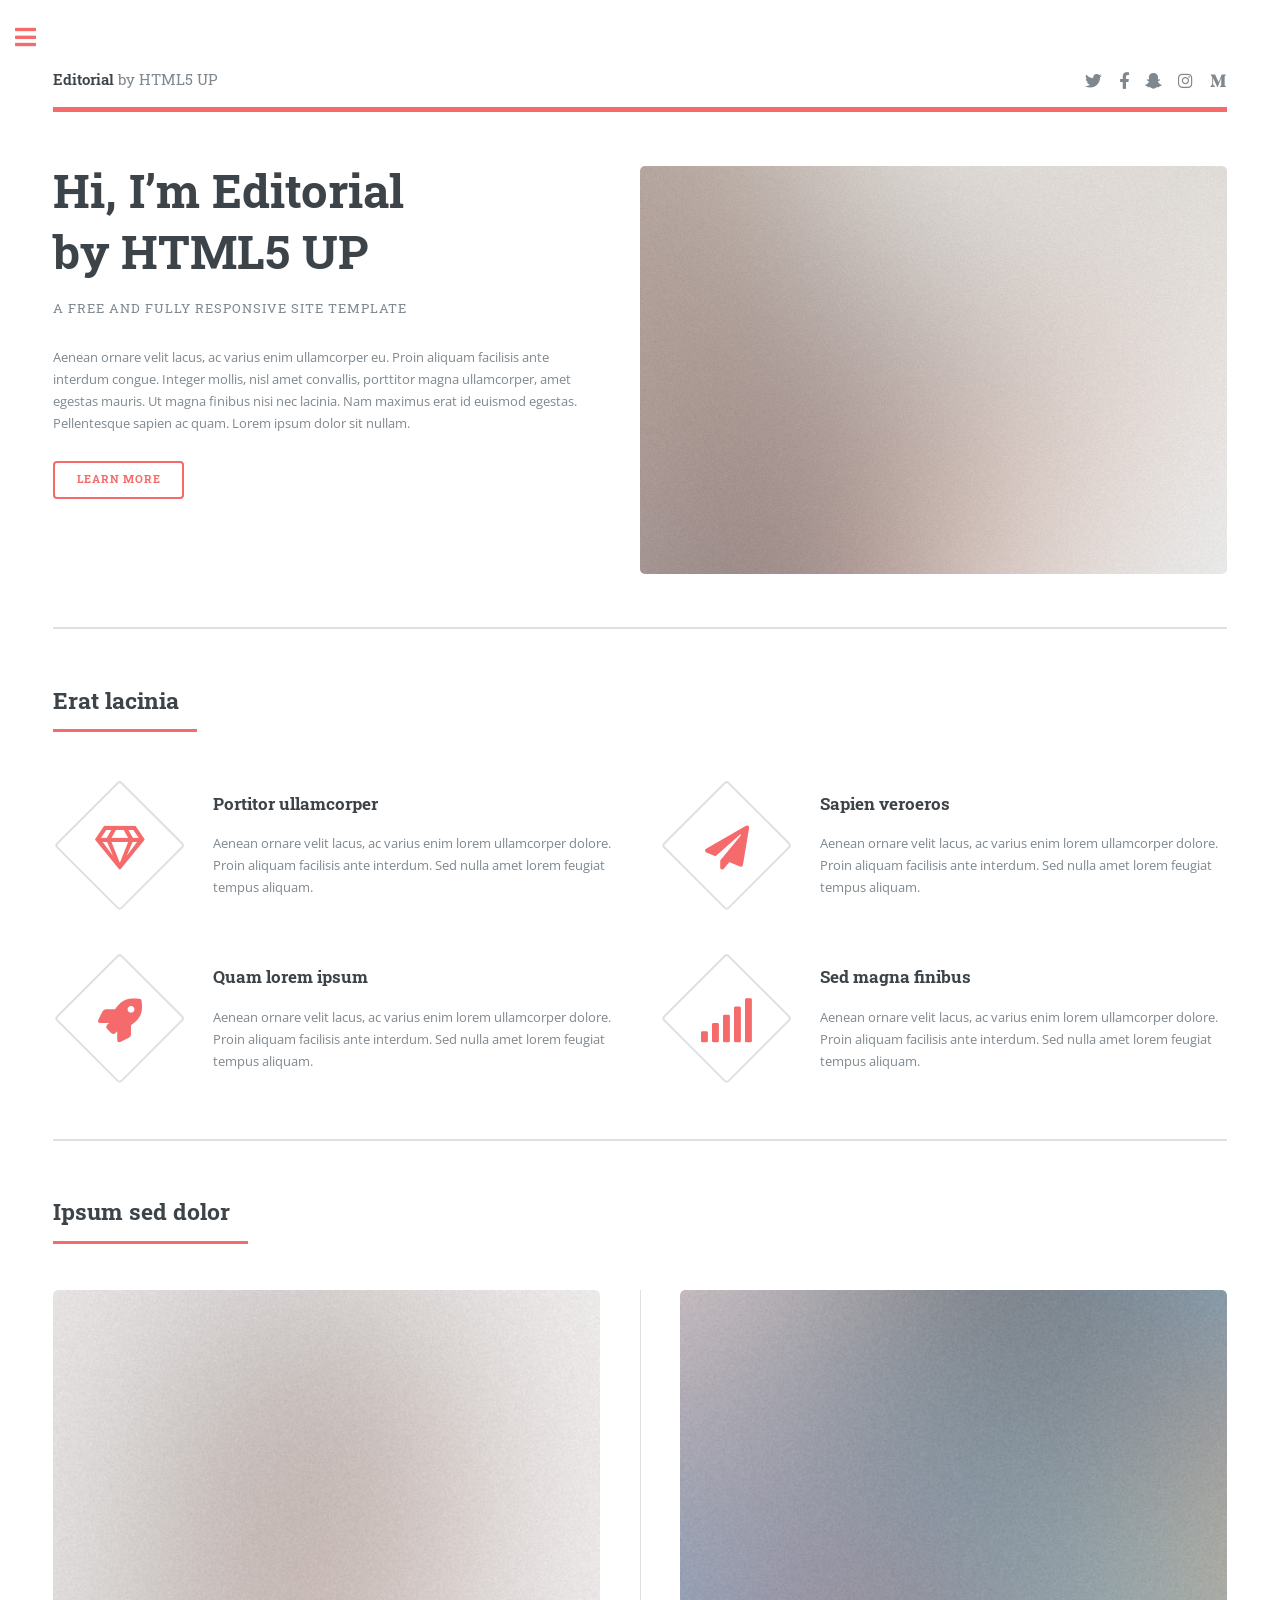
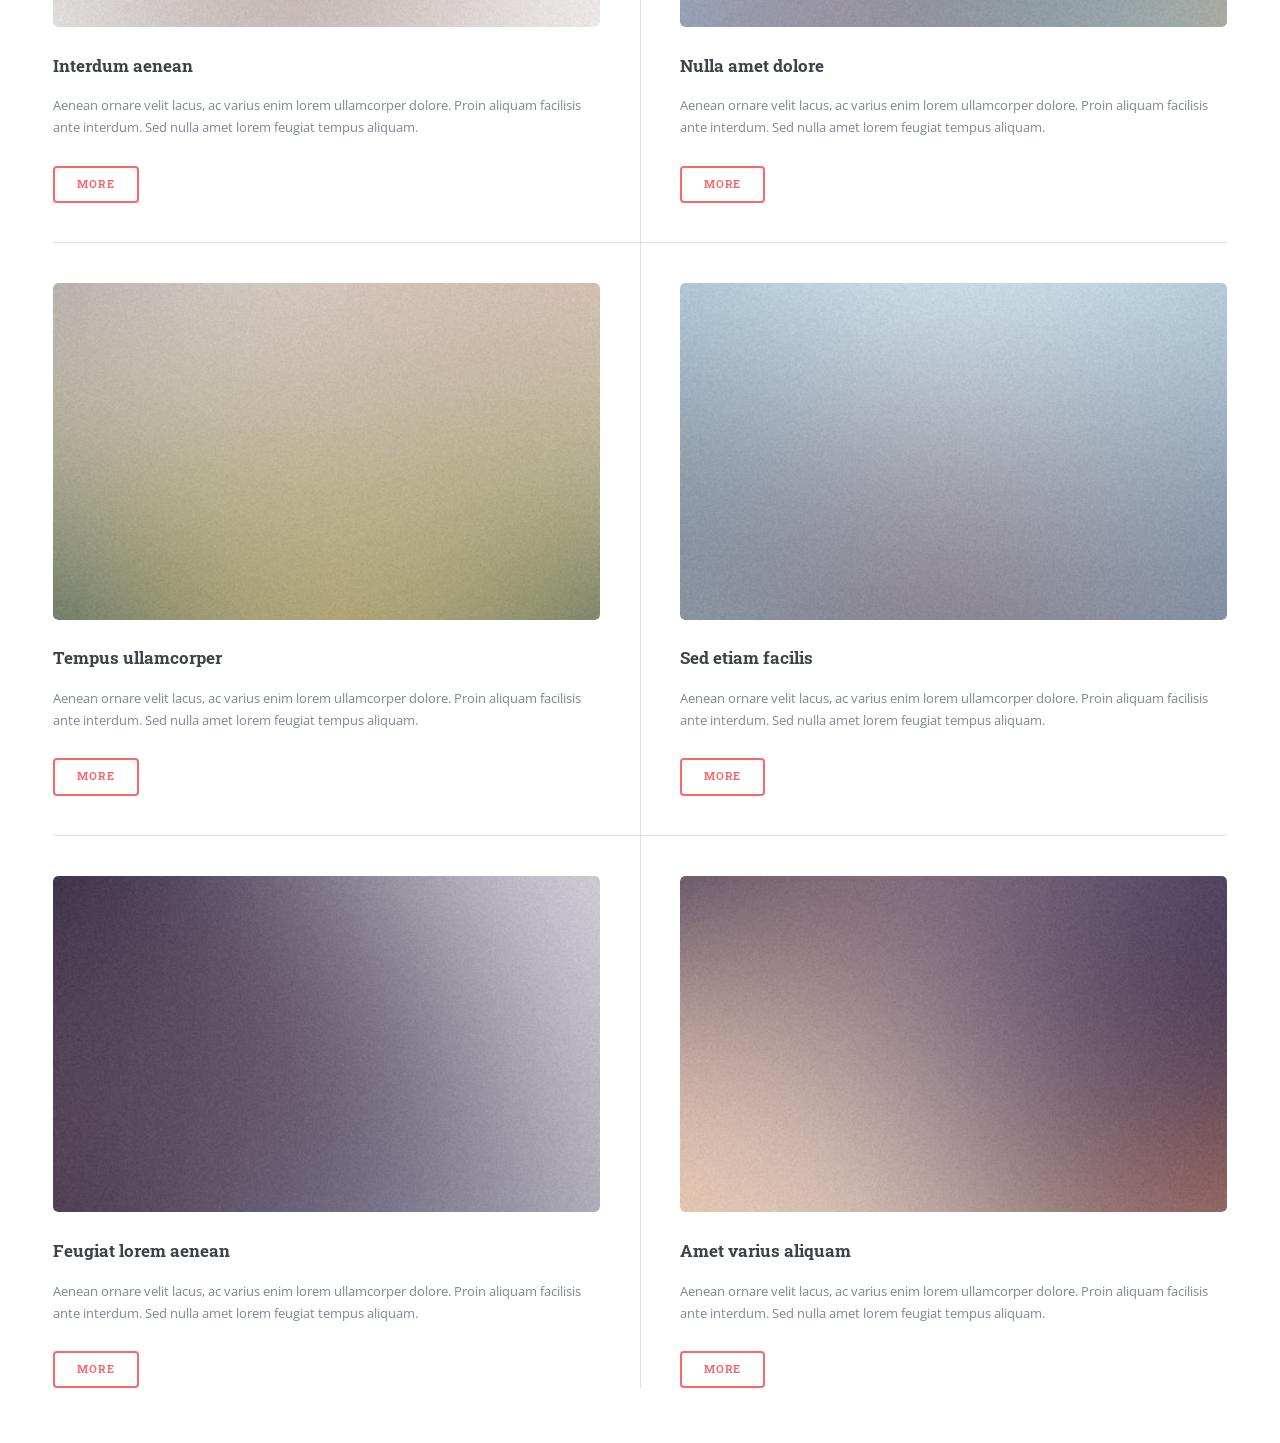
==== index.html @ febcaa9e "Template git" ====
<!DOCTYPE HTML>
<!--
	Editorial by HTML5 UP
	html5up.net | @ajlkn
	Free for personal and commercial use under the CCA 3.0 license (html5up.net/license)
-->
<html>
	<head>
		<title>Editorial by HTML5 UP</title>
		<meta charset="utf-8" />
		<meta name="viewport" content="width=device-width, initial-scale=1, user-scalable=no" />
		<link rel="stylesheet" href="assets/css/main.css" />
	</head>
	<body class="is-preload">

		<!-- Wrapper -->
			<div id="wrapper">

				<!-- Main -->
					<div id="main">
						<div class="inner">

							<!-- Header -->
								<header id="header">
									<a href="index.html" class="logo"><strong>Editorial</strong> by HTML5 UP</a>
									<ul class="icons">
										<li><a href="#" class="icon brands fa-twitter"><span class="label">Twitter</span></a></li>
										<li><a href="#" class="icon brands fa-facebook-f"><span class="label">Facebook</span></a></li>
										<li><a href="#" class="icon brands fa-snapchat-ghost"><span class="label">Snapchat</span></a></li>
										<li><a href="#" class="icon brands fa-instagram"><span class="label">Instagram</span></a></li>
										<li><a href="#" class="icon brands fa-medium-m"><span class="label">Medium</span></a></li>
									</ul>
								</header>

							<!-- Banner -->
								<section id="banner">
									<div class="content">
										<header>
											<h1>Hi, I’m Editorial<br />
											by HTML5 UP</h1>
											<p>A free and fully responsive site template</p>
										</header>
										<p>Aenean ornare velit lacus, ac varius enim ullamcorper eu. Proin aliquam facilisis ante interdum congue. Integer mollis, nisl amet convallis, porttitor magna ullamcorper, amet egestas mauris. Ut magna finibus nisi nec lacinia. Nam maximus erat id euismod egestas. Pellentesque sapien ac quam. Lorem ipsum dolor sit nullam.</p>
										<ul class="actions">
											<li><a href="#" class="button big">Learn More</a></li>
										</ul>
									</div>
									<span class="image object">
										<img src="images/pic10.jpg" alt="" />
									</span>
								</section>

							<!-- Section -->
								<section>
									<header class="major">
										<h2>Erat lacinia</h2>
									</header>
									<div class="features">
										<article>
											<span class="icon fa-gem"></span>
											<div class="content">
												<h3>Portitor ullamcorper</h3>
												<p>Aenean ornare velit lacus, ac varius enim lorem ullamcorper dolore. Proin aliquam facilisis ante interdum. Sed nulla amet lorem feugiat tempus aliquam.</p>
											</div>
										</article>
										<article>
											<span class="icon solid fa-paper-plane"></span>
											<div class="content">
												<h3>Sapien veroeros</h3>
												<p>Aenean ornare velit lacus, ac varius enim lorem ullamcorper dolore. Proin aliquam facilisis ante interdum. Sed nulla amet lorem feugiat tempus aliquam.</p>
											</div>
										</article>
										<article>
											<span class="icon solid fa-rocket"></span>
											<div class="content">
												<h3>Quam lorem ipsum</h3>
												<p>Aenean ornare velit lacus, ac varius enim lorem ullamcorper dolore. Proin aliquam facilisis ante interdum. Sed nulla amet lorem feugiat tempus aliquam.</p>
											</div>
										</article>
										<article>
											<span class="icon solid fa-signal"></span>
											<div class="content">
												<h3>Sed magna finibus</h3>
												<p>Aenean ornare velit lacus, ac varius enim lorem ullamcorper dolore. Proin aliquam facilisis ante interdum. Sed nulla amet lorem feugiat tempus aliquam.</p>
											</div>
										</article>
									</div>
								</section>

							<!-- Section -->
								<section>
									<header class="major">
										<h2>Ipsum sed dolor</h2>
									</header>
									<div class="posts">
										<article>
											<a href="#" class="image"><img src="images/pic01.jpg" alt="" /></a>
											<h3>Interdum aenean</h3>
											<p>Aenean ornare velit lacus, ac varius enim lorem ullamcorper dolore. Proin aliquam facilisis ante interdum. Sed nulla amet lorem feugiat tempus aliquam.</p>
											<ul class="actions">
												<li><a href="#" class="button">More</a></li>
											</ul>
										</article>
										<article>
											<a href="#" class="image"><img src="images/pic02.jpg" alt="" /></a>
											<h3>Nulla amet dolore</h3>
											<p>Aenean ornare velit lacus, ac varius enim lorem ullamcorper dolore. Proin aliquam facilisis ante interdum. Sed nulla amet lorem feugiat tempus aliquam.</p>
											<ul class="actions">
												<li><a href="#" class="button">More</a></li>
											</ul>
										</article>
										<article>
											<a href="#" class="image"><img src="images/pic03.jpg" alt="" /></a>
											<h3>Tempus ullamcorper</h3>
											<p>Aenean ornare velit lacus, ac varius enim lorem ullamcorper dolore. Proin aliquam facilisis ante interdum. Sed nulla amet lorem feugiat tempus aliquam.</p>
											<ul class="actions">
												<li><a href="#" class="button">More</a></li>
											</ul>
										</article>
										<article>
											<a href="#" class="image"><img src="images/pic04.jpg" alt="" /></a>
											<h3>Sed etiam facilis</h3>
											<p>Aenean ornare velit lacus, ac varius enim lorem ullamcorper dolore. Proin aliquam facilisis ante interdum. Sed nulla amet lorem feugiat tempus aliquam.</p>
											<ul class="actions">
												<li><a href="#" class="button">More</a></li>
											</ul>
										</article>
										<article>
											<a href="#" class="image"><img src="images/pic05.jpg" alt="" /></a>
											<h3>Feugiat lorem aenean</h3>
											<p>Aenean ornare velit lacus, ac varius enim lorem ullamcorper dolore. Proin aliquam facilisis ante interdum. Sed nulla amet lorem feugiat tempus aliquam.</p>
											<ul class="actions">
												<li><a href="#" class="button">More</a></li>
											</ul>
										</article>
										<article>
											<a href="#" class="image"><img src="images/pic06.jpg" alt="" /></a>
											<h3>Amet varius aliquam</h3>
											<p>Aenean ornare velit lacus, ac varius enim lorem ullamcorper dolore. Proin aliquam facilisis ante interdum. Sed nulla amet lorem feugiat tempus aliquam.</p>
											<ul class="actions">
												<li><a href="#" class="button">More</a></li>
											</ul>
										</article>
									</div>
								</section>

						</div>
					</div>

				<!-- Sidebar -->
					<div id="sidebar">
						<div class="inner">

							<!-- Search -->
								<section id="search" class="alt">
									<form method="post" action="#">
										<input type="text" name="query" id="query" placeholder="Search" />
									</form>
								</section>

							<!-- Menu -->
								<nav id="menu">
									<header class="major">
										<h2>Menu</h2>
									</header>
									<ul>
										<li><a href="index.html">Homepage</a></li>
										<li><a href="generic.html">Generic</a></li>
										<li><a href="elements.html">Elements</a></li>
										<li>
											<span class="opener">Submenu</span>
											<ul>
												<li><a href="#">Lorem Dolor</a></li>
												<li><a href="#">Ipsum Adipiscing</a></li>
												<li><a href="#">Tempus Magna</a></li>
												<li><a href="#">Feugiat Veroeros</a></li>
											</ul>
										</li>
										<li><a href="#">Etiam Dolore</a></li>
										<li><a href="#">Adipiscing</a></li>
										<li>
											<span class="opener">Another Submenu</span>
											<ul>
												<li><a href="#">Lorem Dolor</a></li>
												<li><a href="#">Ipsum Adipiscing</a></li>
												<li><a href="#">Tempus Magna</a></li>
												<li><a href="#">Feugiat Veroeros</a></li>
											</ul>
										</li>
										<li><a href="#">Maximus Erat</a></li>
										<li><a href="#">Sapien Mauris</a></li>
										<li><a href="#">Amet Lacinia</a></li>
									</ul>
								</nav>

							<!-- Section -->
								<section>
									<header class="major">
										<h2>Ante interdum</h2>
									</header>
									<div class="mini-posts">
										<article>
											<a href="#" class="image"><img src="images/pic07.jpg" alt="" /></a>
											<p>Aenean ornare velit lacus, ac varius enim lorem ullamcorper dolore aliquam.</p>
										</article>
										<article>
											<a href="#" class="image"><img src="images/pic08.jpg" alt="" /></a>
											<p>Aenean ornare velit lacus, ac varius enim lorem ullamcorper dolore aliquam.</p>
										</article>
										<article>
											<a href="#" class="image"><img src="images/pic09.jpg" alt="" /></a>
											<p>Aenean ornare velit lacus, ac varius enim lorem ullamcorper dolore aliquam.</p>
										</article>
									</div>
									<ul class="actions">
										<li><a href="#" class="button">More</a></li>
									</ul>
								</section>

							<!-- Section -->
								<section>
									<header class="major">
										<h2>Get in touch</h2>
									</header>
									<p>Sed varius enim lorem ullamcorper dolore aliquam aenean ornare velit lacus, ac varius enim lorem ullamcorper dolore. Proin sed aliquam facilisis ante interdum. Sed nulla amet lorem feugiat tempus aliquam.</p>
									<ul class="contact">
										<li class="icon solid fa-envelope"><a href="#">information@untitled.tld</a></li>
										<li class="icon solid fa-phone">(000) 000-0000</li>
										<li class="icon solid fa-home">1234 Somewhere Road #8254<br />
										Nashville, TN 00000-0000</li>
									</ul>
								</section>

							<!-- Footer -->
								<footer id="footer">
									<p class="copyright">&copy; Untitled. All rights reserved. Demo Images: <a href="https://unsplash.com">Unsplash</a>. Design: <a href="https://html5up.net">HTML5 UP</a>.</p>
								</footer>

						</div>
					</div>

			</div>

		<!-- Scripts -->
			<script src="assets/js/jquery.min.js"></script>
			<script src="assets/js/browser.min.js"></script>
			<script src="assets/js/breakpoints.min.js"></script>
			<script src="assets/js/util.js"></script>
			<script src="assets/js/main.js"></script>

	</body>
</html>
---- assets/css/main.css ----
@import url(fontawesome-all.min.css);
@import url("https://fonts.googleapis.com/css?family=Open+Sans:400,600,400italic,600italic|Roboto+Slab:400,700");
/*
	Editorial by HTML5 UP
	html5up.net | @ajlkn
	Free for personal and commercial use under the CCA 3.0 license (html5up.net/license)
*/
html, body, div, span, applet, object,
iframe, h1, h2, h3, h4, h5, h6, p, blockquote,
pre, a, abbr, acronym, address, big, cite,
code, del, dfn, em, img, ins, kbd, q, s, samp,
small, strike, strong, sub, sup, tt, var, b,
u, i, center, dl, dt, dd, ol, ul, li, fieldset,
form, label, legend, table, caption, tbody,
tfoot, thead, tr, th, td, article, aside,
canvas, details, embed, figure, figcaption,
footer, header, hgroup, menu, nav, output, ruby,
section, summary, time, mark, audio, video {
  margin: 0;
  padding: 0;
  border: 0;
  font-size: 100%;
  font: inherit;
  vertical-align: baseline; }

article, aside, details, figcaption, figure,
footer, header, hgroup, menu, nav, section {
  display: block; }

body {
  line-height: 1; }

ol, ul {
  list-style: none; }

blockquote, q {
  quotes: none; }
  blockquote:before, blockquote:after, q:before, q:after {
    content: '';
    content: none; }

table {
  border-collapse: collapse;
  border-spacing: 0; }

body {
  -webkit-text-size-adjust: none; }

mark {
  background-color: transparent;
  color: inherit; }

input::-moz-focus-inner {
  border: 0;
  padding: 0; }

input, select, textarea {
  -moz-appearance: none;
  -webkit-appearance: none;
  -ms-appearance: none;
  appearance: none; }

/* Basic */
@-ms-viewport {
  width: device-width; }

body {
  -ms-overflow-style: scrollbar; }

@media screen and (max-width: 480px) {
  html, body {
    min-width: 320px; } }

html {
  box-sizing: border-box; }

*, *:before, *:after {
  box-sizing: inherit; }

body {
  background: #ffffff; }
  body.is-preload *, body.is-preload *:before, body.is-preload *:after, body.is-resizing *, body.is-resizing *:before, body.is-resizing *:after {
    -moz-animation: none !important;
    -webkit-animation: none !important;
    -ms-animation: none !important;
    animation: none !important;
    -moz-transition: none !important;
    -webkit-transition: none !important;
    -ms-transition: none !important;
    transition: none !important; }

/* Type */
body, input, select, textarea {
  color: #7f888f;
  font-family: "Open Sans", sans-serif;
  font-size: 13pt;
  font-weight: 400;
  line-height: 1.65; }
  @media screen and (max-width: 1680px) {
    body, input, select, textarea {
      font-size: 11pt; } }
  @media screen and (max-width: 1280px) {
    body, input, select, textarea {
      font-size: 10pt; } }
  @media screen and (max-width: 360px) {
    body, input, select, textarea {
      font-size: 9pt; } }

a {
  -moz-transition: color 0.2s ease-in-out, border-bottom-color 0.2s ease-in-out;
  -webkit-transition: color 0.2s ease-in-out, border-bottom-color 0.2s ease-in-out;
  -ms-transition: color 0.2s ease-in-out, border-bottom-color 0.2s ease-in-out;
  transition: color 0.2s ease-in-out, border-bottom-color 0.2s ease-in-out;
  border-bottom: dotted 1px;
  color: #f56a6a;
  text-decoration: none; }
  a:hover {
    border-bottom-color: #f56a6a;
    color: #f56a6a !important; }
    a:hover strong {
      color: inherit; }

strong, b {
  color: #3d4449;
  font-weight: 600; }

em, i {
  font-style: italic; }

p {
  margin: 0 0 2em 0; }

h1, h2, h3, h4, h5, h6 {
  color: #3d4449;
  font-family: "Roboto Slab", serif;
  font-weight: 700;
  line-height: 1.5;
  margin: 0 0 1em 0; }
  h1 a, h2 a, h3 a, h4 a, h5 a, h6 a {
    color: inherit;
    text-decoration: none;
    border-bottom: 0; }

h1 {
  font-size: 4em;
  margin: 0 0 0.5em 0;
  line-height: 1.3; }

h2 {
  font-size: 1.75em; }

h3 {
  font-size: 1.25em; }

h4 {
  font-size: 1.1em; }

h5 {
  font-size: 0.9em; }

h6 {
  font-size: 0.7em; }

@media screen and (max-width: 1680px) {
  h1 {
    font-size: 3.5em; } }

@media screen and (max-width: 980px) {
  h1 {
    font-size: 3.25em; } }

@media screen and (max-width: 736px) {
  h1 {
    font-size: 2em;
    line-height: 1.4; }
  h2 {
    font-size: 1.5em; } }

sub {
  font-size: 0.8em;
  position: relative;
  top: 0.5em; }

sup {
  font-size: 0.8em;
  position: relative;
  top: -0.5em; }

blockquote {
  border-left: solid 3px rgba(210, 215, 217, 0.75);
  font-style: italic;
  margin: 0 0 2em 0;
  padding: 0.5em 0 0.5em 2em; }

code {
  background: rgba(230, 235, 237, 0.25);
  border-radius: 0.375em;
  border: solid 1px rgba(210, 215, 217, 0.75);
  font-family: "Courier New", monospace;
  font-size: 0.9em;
  margin: 0 0.25em;
  padding: 0.25em 0.65em; }

pre {
  -webkit-overflow-scrolling: touch;
  font-family: "Courier New", monospace;
  font-size: 0.9em;
  margin: 0 0 2em 0; }
  pre code {
    display: block;
    line-height: 1.75;
    padding: 1em 1.5em;
    overflow-x: auto; }

hr {
  border: 0;
  border-bottom: solid 1px rgba(210, 215, 217, 0.75);
  margin: 2em 0; }
  hr.major {
    margin: 3em 0; }

.align-left {
  text-align: left; }

.align-center {
  text-align: center; }

.align-right {
  text-align: right; }

/* Row */
.row {
  display: flex;
  flex-wrap: wrap;
  box-sizing: border-box;
  align-items: stretch; }
  .row > * {
    box-sizing: border-box; }
  .row.gtr-uniform > * > :last-child {
    margin-bottom: 0; }
  .row.aln-left {
    justify-content: flex-start; }
  .row.aln-center {
    justify-content: center; }
  .row.aln-right {
    justify-content: flex-end; }
  .row.aln-top {
    align-items: flex-start; }
  .row.aln-middle {
    align-items: center; }
  .row.aln-bottom {
    align-items: flex-end; }
  .row > .imp {
    order: -1; }
  .row > .col-1 {
    width: 8.33333%; }
  .row > .off-1 {
    margin-left: 8.33333%; }
  .row > .col-2 {
    width: 16.66667%; }
  .row > .off-2 {
    margin-left: 16.66667%; }
  .row > .col-3 {
    width: 25%; }
  .row > .off-3 {
    margin-left: 25%; }
  .row > .col-4 {
    width: 33.33333%; }
  .row > .off-4 {
    margin-left: 33.33333%; }
  .row > .col-5 {
    width: 41.66667%; }
  .row > .off-5 {
    margin-left: 41.66667%; }
  .row > .col-6 {
    width: 50%; }
  .row > .off-6 {
    margin-left: 50%; }
  .row > .col-7 {
    width: 58.33333%; }
  .row > .off-7 {
    margin-left: 58.33333%; }
  .row > .col-8 {
    width: 66.66667%; }
  .row > .off-8 {
    margin-left: 66.66667%; }
  .row > .col-9 {
    width: 75%; }
  .row > .off-9 {
    margin-left: 75%; }
  .row > .col-10 {
    width: 83.33333%; }
  .row > .off-10 {
    margin-left: 83.33333%; }
  .row > .col-11 {
    width: 91.66667%; }
  .row > .off-11 {
    margin-left: 91.66667%; }
  .row > .col-12 {
    width: 100%; }
  .row > .off-12 {
    margin-left: 100%; }
  .row.gtr-0 {
    margin-top: 0;
    margin-left: 0em; }
    .row.gtr-0 > * {
      padding: 0 0 0 0em; }
    .row.gtr-0.gtr-uniform {
      margin-top: 0em; }
      .row.gtr-0.gtr-uniform > * {
        padding-top: 0em; }
  .row.gtr-25 {
    margin-top: 0;
    margin-left: -0.375em; }
    .row.gtr-25 > * {
      padding: 0 0 0 0.375em; }
    .row.gtr-25.gtr-uniform {
      margin-top: -0.375em; }
      .row.gtr-25.gtr-uniform > * {
        padding-top: 0.375em; }
  .row.gtr-50 {
    margin-top: 0;
    margin-left: -0.75em; }
    .row.gtr-50 > * {
      padding: 0 0 0 0.75em; }
    .row.gtr-50.gtr-uniform {
      margin-top: -0.75em; }
      .row.gtr-50.gtr-uniform > * {
        padding-top: 0.75em; }
  .row {
    margin-top: 0;
    margin-left: -1.5em; }
    .row > * {
      padding: 0 0 0 1.5em; }
    .row.gtr-uniform {
      margin-top: -1.5em; }
      .row.gtr-uniform > * {
        padding-top: 1.5em; }
  .row.gtr-150 {
    margin-top: 0;
    margin-left: -2.25em; }
    .row.gtr-150 > * {
      padding: 0 0 0 2.25em; }
    .row.gtr-150.gtr-uniform {
      margin-top: -2.25em; }
      .row.gtr-150.gtr-uniform > * {
        padding-top: 2.25em; }
  .row.gtr-200 {
    margin-top: 0;
    margin-left: -3em; }
    .row.gtr-200 > * {
      padding: 0 0 0 3em; }
    .row.gtr-200.gtr-uniform {
      margin-top: -3em; }
      .row.gtr-200.gtr-uniform > * {
        padding-top: 3em; }
  @media screen and (max-width: 1680px) {
    .row {
      display: flex;
      flex-wrap: wrap;
      box-sizing: border-box;
      align-items: stretch; }
      .row > * {
        box-sizing: border-box; }
      .row.gtr-uniform > * > :last-child {
        margin-bottom: 0; }
      .row.aln-left {
        justify-content: flex-start; }
      .row.aln-center {
        justify-content: center; }
      .row.aln-right {
        justify-content: flex-end; }
      .row.aln-top {
        align-items: flex-start; }
      .row.aln-middle {
        align-items: center; }
      .row.aln-bottom {
        align-items: flex-end; }
      .row > .imp-xlarge {
        order: -1; }
      .row > .col-1-xlarge {
        width: 8.33333%; }
      .row > .off-1-xlarge {
        margin-left: 8.33333%; }
      .row > .col-2-xlarge {
        width: 16.66667%; }
      .row > .off-2-xlarge {
        margin-left: 16.66667%; }
      .row > .col-3-xlarge {
        width: 25%; }
      .row > .off-3-xlarge {
        margin-left: 25%; }
      .row > .col-4-xlarge {
        width: 33.33333%; }
      .row > .off-4-xlarge {
        margin-left: 33.33333%; }
      .row > .col-5-xlarge {
        width: 41.66667%; }
      .row > .off-5-xlarge {
        margin-left: 41.66667%; }
      .row > .col-6-xlarge {
        width: 50%; }
      .row > .off-6-xlarge {
        margin-left: 50%; }
      .row > .col-7-xlarge {
        width: 58.33333%; }
      .row > .off-7-xlarge {
        margin-left: 58.33333%; }
      .row > .col-8-xlarge {
        width: 66.66667%; }
      .row > .off-8-xlarge {
        margin-left: 66.66667%; }
      .row > .col-9-xlarge {
        width: 75%; }
      .row > .off-9-xlarge {
        margin-left: 75%; }
      .row > .col-10-xlarge {
        width: 83.33333%; }
      .row > .off-10-xlarge {
        margin-left: 83.33333%; }
      .row > .col-11-xlarge {
        width: 91.66667%; }
      .row > .off-11-xlarge {
        margin-left: 91.66667%; }
      .row > .col-12-xlarge {
        width: 100%; }
      .row > .off-12-xlarge {
        margin-left: 100%; }
      .row.gtr-0 {
        margin-top: 0;
        margin-left: 0em; }
        .row.gtr-0 > * {
          padding: 0 0 0 0em; }
        .row.gtr-0.gtr-uniform {
          margin-top: 0em; }
          .row.gtr-0.gtr-uniform > * {
            padding-top: 0em; }
      .row.gtr-25 {
        margin-top: 0;
        margin-left: -0.375em; }
        .row.gtr-25 > * {
          padding: 0 0 0 0.375em; }
        .row.gtr-25.gtr-uniform {
          margin-top: -0.375em; }
          .row.gtr-25.gtr-uniform > * {
            padding-top: 0.375em; }
      .row.gtr-50 {
        margin-top: 0;
        margin-left: -0.75em; }
        .row.gtr-50 > * {
          padding: 0 0 0 0.75em; }
        .row.gtr-50.gtr-uniform {
          margin-top: -0.75em; }
          .row.gtr-50.gtr-uniform > * {
            padding-top: 0.75em; }
      .row {
        margin-top: 0;
        margin-left: -1.5em; }
        .row > * {
          padding: 0 0 0 1.5em; }
        .row.gtr-uniform {
          margin-top: -1.5em; }
          .row.gtr-uniform > * {
            padding-top: 1.5em; }
      .row.gtr-150 {
        margin-top: 0;
        margin-left: -2.25em; }
        .row.gtr-150 > * {
          padding: 0 0 0 2.25em; }
        .row.gtr-150.gtr-uniform {
          margin-top: -2.25em; }
          .row.gtr-150.gtr-uniform > * {
            padding-top: 2.25em; }
      .row.gtr-200 {
        margin-top: 0;
        margin-left: -3em; }
        .row.gtr-200 > * {
          padding: 0 0 0 3em; }
        .row.gtr-200.gtr-uniform {
          margin-top: -3em; }
          .row.gtr-200.gtr-uniform > * {
            padding-top: 3em; } }
  @media screen and (max-width: 1280px) {
    .row {
      display: flex;
      flex-wrap: wrap;
      box-sizing: border-box;
      align-items: stretch; }
      .row > * {
        box-sizing: border-box; }
      .row.gtr-uniform > * > :last-child {
        margin-bottom: 0; }
      .row.aln-left {
        justify-content: flex-start; }
      .row.aln-center {
        justify-content: center; }
      .row.aln-right {
        justify-content: flex-end; }
      .row.aln-top {
        align-items: flex-start; }
      .row.aln-middle {
        align-items: center; }
      .row.aln-bottom {
        align-items: flex-end; }
      .row > .imp-large {
        order: -1; }
      .row > .col-1-large {
        width: 8.33333%; }
      .row > .off-1-large {
        margin-left: 8.33333%; }
      .row > .col-2-large {
        width: 16.66667%; }
      .row > .off-2-large {
        margin-left: 16.66667%; }
      .row > .col-3-large {
        width: 25%; }
      .row > .off-3-large {
        margin-left: 25%; }
      .row > .col-4-large {
        width: 33.33333%; }
      .row > .off-4-large {
        margin-left: 33.33333%; }
      .row > .col-5-large {
        width: 41.66667%; }
      .row > .off-5-large {
        margin-left: 41.66667%; }
      .row > .col-6-large {
        width: 50%; }
      .row > .off-6-large {
        margin-left: 50%; }
      .row > .col-7-large {
        width: 58.33333%; }
      .row > .off-7-large {
        margin-left: 58.33333%; }
      .row > .col-8-large {
        width: 66.66667%; }
      .row > .off-8-large {
        margin-left: 66.66667%; }
      .row > .col-9-large {
        width: 75%; }
      .row > .off-9-large {
        margin-left: 75%; }
      .row > .col-10-large {
        width: 83.33333%; }
      .row > .off-10-large {
        margin-left: 83.33333%; }
      .row > .col-11-large {
        width: 91.66667%; }
      .row > .off-11-large {
        margin-left: 91.66667%; }
      .row > .col-12-large {
        width: 100%; }
      .row > .off-12-large {
        margin-left: 100%; }
      .row.gtr-0 {
        margin-top: 0;
        margin-left: 0em; }
        .row.gtr-0 > * {
          padding: 0 0 0 0em; }
        .row.gtr-0.gtr-uniform {
          margin-top: 0em; }
          .row.gtr-0.gtr-uniform > * {
            padding-top: 0em; }
      .row.gtr-25 {
        margin-top: 0;
        margin-left: -0.375em; }
        .row.gtr-25 > * {
          padding: 0 0 0 0.375em; }
        .row.gtr-25.gtr-uniform {
          margin-top: -0.375em; }
          .row.gtr-25.gtr-uniform > * {
            padding-top: 0.375em; }
      .row.gtr-50 {
        margin-top: 0;
        margin-left: -0.75em; }
        .row.gtr-50 > * {
          padding: 0 0 0 0.75em; }
        .row.gtr-50.gtr-uniform {
          margin-top: -0.75em; }
          .row.gtr-50.gtr-uniform > * {
            padding-top: 0.75em; }
      .row {
        margin-top: 0;
        margin-left: -1.5em; }
        .row > * {
          padding: 0 0 0 1.5em; }
        .row.gtr-uniform {
          margin-top: -1.5em; }
          .row.gtr-uniform > * {
            padding-top: 1.5em; }
      .row.gtr-150 {
        margin-top: 0;
        margin-left: -2.25em; }
        .row.gtr-150 > * {
          padding: 0 0 0 2.25em; }
        .row.gtr-150.gtr-uniform {
          margin-top: -2.25em; }
          .row.gtr-150.gtr-uniform > * {
            padding-top: 2.25em; }
      .row.gtr-200 {
        margin-top: 0;
        margin-left: -3em; }
        .row.gtr-200 > * {
          padding: 0 0 0 3em; }
        .row.gtr-200.gtr-uniform {
          margin-top: -3em; }
          .row.gtr-200.gtr-uniform > * {
            padding-top: 3em; } }
  @media screen and (max-width: 980px) {
    .row {
      display: flex;
      flex-wrap: wrap;
      box-sizing: border-box;
      align-items: stretch; }
      .row > * {
        box-sizing: border-box; }
      .row.gtr-uniform > * > :last-child {
        margin-bottom: 0; }
      .row.aln-left {
        justify-content: flex-start; }
      .row.aln-center {
        justify-content: center; }
      .row.aln-right {
        justify-content: flex-end; }
      .row.aln-top {
        align-items: flex-start; }
      .row.aln-middle {
        align-items: center; }
      .row.aln-bottom {
        align-items: flex-end; }
      .row > .imp-medium {
        order: -1; }
      .row > .col-1-medium {
        width: 8.33333%; }
      .row > .off-1-medium {
        margin-left: 8.33333%; }
      .row > .col-2-medium {
        width: 16.66667%; }
      .row > .off-2-medium {
        margin-left: 16.66667%; }
      .row > .col-3-medium {
        width: 25%; }
      .row > .off-3-medium {
        margin-left: 25%; }
      .row > .col-4-medium {
        width: 33.33333%; }
      .row > .off-4-medium {
        margin-left: 33.33333%; }
      .row > .col-5-medium {
        width: 41.66667%; }
      .row > .off-5-medium {
        margin-left: 41.66667%; }
      .row > .col-6-medium {
        width: 50%; }
      .row > .off-6-medium {
        margin-left: 50%; }
      .row > .col-7-medium {
        width: 58.33333%; }
      .row > .off-7-medium {
        margin-left: 58.33333%; }
      .row > .col-8-medium {
        width: 66.66667%; }
      .row > .off-8-medium {
        margin-left: 66.66667%; }
      .row > .col-9-medium {
        width: 75%; }
      .row > .off-9-medium {
        margin-left: 75%; }
      .row > .col-10-medium {
        width: 83.33333%; }
      .row > .off-10-medium {
        margin-left: 83.33333%; }
      .row > .col-11-medium {
        width: 91.66667%; }
      .row > .off-11-medium {
        margin-left: 91.66667%; }
      .row > .col-12-medium {
        width: 100%; }
      .row > .off-12-medium {
        margin-left: 100%; }
      .row.gtr-0 {
        margin-top: 0;
        margin-left: 0em; }
        .row.gtr-0 > * {
          padding: 0 0 0 0em; }
        .row.gtr-0.gtr-uniform {
          margin-top: 0em; }
          .row.gtr-0.gtr-uniform > * {
            padding-top: 0em; }
      .row.gtr-25 {
        margin-top: 0;
        margin-left: -0.375em; }
        .row.gtr-25 > * {
          padding: 0 0 0 0.375em; }
        .row.gtr-25.gtr-uniform {
          margin-top: -0.375em; }
          .row.gtr-25.gtr-uniform > * {
            padding-top: 0.375em; }
      .row.gtr-50 {
        margin-top: 0;
        margin-left: -0.75em; }
        .row.gtr-50 > * {
          padding: 0 0 0 0.75em; }
        .row.gtr-50.gtr-uniform {
          margin-top: -0.75em; }
          .row.gtr-50.gtr-uniform > * {
            padding-top: 0.75em; }
      .row {
        margin-top: 0;
        margin-left: -1.5em; }
        .row > * {
          padding: 0 0 0 1.5em; }
        .row.gtr-uniform {
          margin-top: -1.5em; }
          .row.gtr-uniform > * {
            padding-top: 1.5em; }
      .row.gtr-150 {
        margin-top: 0;
        margin-left: -2.25em; }
        .row.gtr-150 > * {
          padding: 0 0 0 2.25em; }
        .row.gtr-150.gtr-uniform {
          margin-top: -2.25em; }
          .row.gtr-150.gtr-uniform > * {
            padding-top: 2.25em; }
      .row.gtr-200 {
        margin-top: 0;
        margin-left: -3em; }
        .row.gtr-200 > * {
          padding: 0 0 0 3em; }
        .row.gtr-200.gtr-uniform {
          margin-top: -3em; }
          .row.gtr-200.gtr-uniform > * {
            padding-top: 3em; } }
  @media screen and (max-width: 736px) {
    .row {
      display: flex;
      flex-wrap: wrap;
      box-sizing: border-box;
      align-items: stretch; }
      .row > * {
        box-sizing: border-box; }
      .row.gtr-uniform > * > :last-child {
        margin-bottom: 0; }
      .row.aln-left {
        justify-content: flex-start; }
      .row.aln-center {
        justify-content: center; }
      .row.aln-right {
        justify-content: flex-end; }
      .row.aln-top {
        align-items: flex-start; }
      .row.aln-middle {
        align-items: center; }
      .row.aln-bottom {
        align-items: flex-end; }
      .row > .imp-small {
        order: -1; }
      .row > .col-1-small {
        width: 8.33333%; }
      .row > .off-1-small {
        margin-left: 8.33333%; }
      .row > .col-2-small {
        width: 16.66667%; }
      .row > .off-2-small {
        margin-left: 16.66667%; }
      .row > .col-3-small {
        width: 25%; }
      .row > .off-3-small {
        margin-left: 25%; }
      .row > .col-4-small {
        width: 33.33333%; }
      .row > .off-4-small {
        margin-left: 33.33333%; }
      .row > .col-5-small {
        width: 41.66667%; }
      .row > .off-5-small {
        margin-left: 41.66667%; }
      .row > .col-6-small {
        width: 50%; }
      .row > .off-6-small {
        margin-left: 50%; }
      .row > .col-7-small {
        width: 58.33333%; }
      .row > .off-7-small {
        margin-left: 58.33333%; }
      .row > .col-8-small {
        width: 66.66667%; }
      .row > .off-8-small {
        margin-left: 66.66667%; }
      .row > .col-9-small {
        width: 75%; }
      .row > .off-9-small {
        margin-left: 75%; }
      .row > .col-10-small {
        width: 83.33333%; }
      .row > .off-10-small {
        margin-left: 83.33333%; }
      .row > .col-11-small {
        width: 91.66667%; }
      .row > .off-11-small {
        margin-left: 91.66667%; }
      .row > .col-12-small {
        width: 100%; }
      .row > .off-12-small {
        margin-left: 100%; }
      .row.gtr-0 {
        margin-top: 0;
        margin-left: 0em; }
        .row.gtr-0 > * {
          padding: 0 0 0 0em; }
        .row.gtr-0.gtr-uniform {
          margin-top: 0em; }
          .row.gtr-0.gtr-uniform > * {
            padding-top: 0em; }
      .row.gtr-25 {
        margin-top: 0;
        margin-left: -0.375em; }
        .row.gtr-25 > * {
          padding: 0 0 0 0.375em; }
        .row.gtr-25.gtr-uniform {
          margin-top: -0.375em; }
          .row.gtr-25.gtr-uniform > * {
            padding-top: 0.375em; }
      .row.gtr-50 {
        margin-top: 0;
        margin-left: -0.75em; }
        .row.gtr-50 > * {
          padding: 0 0 0 0.75em; }
        .row.gtr-50.gtr-uniform {
          margin-top: -0.75em; }
          .row.gtr-50.gtr-uniform > * {
            padding-top: 0.75em; }
      .row {
        margin-top: 0;
        margin-left: -1.5em; }
        .row > * {
          padding: 0 0 0 1.5em; }
        .row.gtr-uniform {
          margin-top: -1.5em; }
          .row.gtr-uniform > * {
            padding-top: 1.5em; }
      .row.gtr-150 {
        margin-top: 0;
        margin-left: -2.25em; }
        .row.gtr-150 > * {
          padding: 0 0 0 2.25em; }
        .row.gtr-150.gtr-uniform {
          margin-top: -2.25em; }
          .row.gtr-150.gtr-uniform > * {
            padding-top: 2.25em; }
      .row.gtr-200 {
        margin-top: 0;
        margin-left: -3em; }
        .row.gtr-200 > * {
          padding: 0 0 0 3em; }
        .row.gtr-200.gtr-uniform {
          margin-top: -3em; }
          .row.gtr-200.gtr-uniform > * {
            padding-top: 3em; } }
  @media screen and (max-width: 480px) {
    .row {
      display: flex;
      flex-wrap: wrap;
      box-sizing: border-box;
      align-items: stretch; }
      .row > * {
        box-sizing: border-box; }
      .row.gtr-uniform > * > :last-child {
        margin-bottom: 0; }
      .row.aln-left {
        justify-content: flex-start; }
      .row.aln-center {
        justify-content: center; }
      .row.aln-right {
        justify-content: flex-end; }
      .row.aln-top {
        align-items: flex-start; }
      .row.aln-middle {
        align-items: center; }
      .row.aln-bottom {
        align-items: flex-end; }
      .row > .imp-xsmall {
        order: -1; }
      .row > .col-1-xsmall {
        width: 8.33333%; }
      .row > .off-1-xsmall {
        margin-left: 8.33333%; }
      .row > .col-2-xsmall {
        width: 16.66667%; }
      .row > .off-2-xsmall {
        margin-left: 16.66667%; }
      .row > .col-3-xsmall {
        width: 25%; }
      .row > .off-3-xsmall {
        margin-left: 25%; }
      .row > .col-4-xsmall {
        width: 33.33333%; }
      .row > .off-4-xsmall {
        margin-left: 33.33333%; }
      .row > .col-5-xsmall {
        width: 41.66667%; }
      .row > .off-5-xsmall {
        margin-left: 41.66667%; }
      .row > .col-6-xsmall {
        width: 50%; }
      .row > .off-6-xsmall {
        margin-left: 50%; }
      .row > .col-7-xsmall {
        width: 58.33333%; }
      .row > .off-7-xsmall {
        margin-left: 58.33333%; }
      .row > .col-8-xsmall {
        width: 66.66667%; }
      .row > .off-8-xsmall {
        margin-left: 66.66667%; }
      .row > .col-9-xsmall {
        width: 75%; }
      .row > .off-9-xsmall {
        margin-left: 75%; }
      .row > .col-10-xsmall {
        width: 83.33333%; }
      .row > .off-10-xsmall {
        margin-left: 83.33333%; }
      .row > .col-11-xsmall {
        width: 91.66667%; }
      .row > .off-11-xsmall {
        margin-left: 91.66667%; }
      .row > .col-12-xsmall {
        width: 100%; }
      .row > .off-12-xsmall {
        margin-left: 100%; }
      .row.gtr-0 {
        margin-top: 0;
        margin-left: 0em; }
        .row.gtr-0 > * {
          padding: 0 0 0 0em; }
        .row.gtr-0.gtr-uniform {
          margin-top: 0em; }
          .row.gtr-0.gtr-uniform > * {
            padding-top: 0em; }
      .row.gtr-25 {
        margin-top: 0;
        margin-left: -0.375em; }
        .row.gtr-25 > * {
          padding: 0 0 0 0.375em; }
        .row.gtr-25.gtr-uniform {
          margin-top: -0.375em; }
          .row.gtr-25.gtr-uniform > * {
            padding-top: 0.375em; }
      .row.gtr-50 {
        margin-top: 0;
        margin-left: -0.75em; }
        .row.gtr-50 > * {
          padding: 0 0 0 0.75em; }
        .row.gtr-50.gtr-uniform {
          margin-top: -0.75em; }
          .row.gtr-50.gtr-uniform > * {
            padding-top: 0.75em; }
      .row {
        margin-top: 0;
        margin-left: -1.5em; }
        .row > * {
          padding: 0 0 0 1.5em; }
        .row.gtr-uniform {
          margin-top: -1.5em; }
          .row.gtr-uniform > * {
            padding-top: 1.5em; }
      .row.gtr-150 {
        margin-top: 0;
        margin-left: -2.25em; }
        .row.gtr-150 > * {
          padding: 0 0 0 2.25em; }
        .row.gtr-150.gtr-uniform {
          margin-top: -2.25em; }
          .row.gtr-150.gtr-uniform > * {
            padding-top: 2.25em; }
      .row.gtr-200 {
        margin-top: 0;
        margin-left: -3em; }
        .row.gtr-200 > * {
          padding: 0 0 0 3em; }
        .row.gtr-200.gtr-uniform {
          margin-top: -3em; }
          .row.gtr-200.gtr-uniform > * {
            padding-top: 3em; } }

/* Section/Article */
section.special, article.special {
  text-align: center; }

header p {
  font-family: "Roboto Slab", serif;
  font-size: 1em;
  font-weight: 400;
  letter-spacing: 0.075em;
  margin-top: -0.5em;
  text-transform: uppercase; }

header.major > :last-child {
  border-bottom: solid 3px #f56a6a;
  display: inline-block;
  margin: 0 0 2em 0;
  padding: 0 0.75em 0.5em 0; }

header.main > :last-child {
  margin: 0 0 1em 0; }

/* Form */
form {
  margin: 0 0 2em 0; }

label {
  color: #3d4449;
  display: block;
  font-size: 0.9em;
  font-weight: 600;
  margin: 0 0 1em 0; }

input[type="text"],
input[type="password"],
input[type="email"],
input[type="tel"],
input[type="search"],
input[type="url"],
select,
textarea {
  -moz-appearance: none;
  -webkit-appearance: none;
  -ms-appearance: none;
  appearance: none;
  background: #ffffff;
  border-radius: 0.375em;
  border: none;
  border: solid 1px rgba(210, 215, 217, 0.75);
  color: inherit;
  display: block;
  outline: 0;
  padding: 0 1em;
  text-decoration: none;
  width: 100%; }
  input[type="text"]:invalid,
  input[type="password"]:invalid,
  input[type="email"]:invalid,
  input[type="tel"]:invalid,
  input[type="search"]:invalid,
  input[type="url"]:invalid,
  select:invalid,
  textarea:invalid {
    box-shadow: none; }
  input[type="text"]:focus,
  input[type="password"]:focus,
  input[type="email"]:focus,
  input[type="tel"]:focus,
  input[type="search"]:focus,
  input[type="url"]:focus,
  select:focus,
  textarea:focus {
    border-color: #f56a6a;
    box-shadow: 0 0 0 1px #f56a6a; }

select {
  background-image: url("data:image/svg+xml;charset=utf8,%3Csvg xmlns='http://www.w3.org/2000/svg' width='40' height='40' preserveAspectRatio='none' viewBox='0 0 40 40'%3E%3Cpath d='M9.4,12.3l10.4,10.4l10.4-10.4c0.2-0.2,0.5-0.4,0.9-0.4c0.3,0,0.6,0.1,0.9,0.4l3.3,3.3c0.2,0.2,0.4,0.5,0.4,0.9 c0,0.4-0.1,0.6-0.4,0.9L20.7,31.9c-0.2,0.2-0.5,0.4-0.9,0.4c-0.3,0-0.6-0.1-0.9-0.4L4.3,17.3c-0.2-0.2-0.4-0.5-0.4-0.9 c0-0.4,0.1-0.6,0.4-0.9l3.3-3.3c0.2-0.2,0.5-0.4,0.9-0.4S9.1,12.1,9.4,12.3z' fill='rgba(210, 215, 217, 0.75)' /%3E%3C/svg%3E");
  background-size: 1.25em;
  background-repeat: no-repeat;
  background-position: calc(100% - 1em) center;
  height: 2.75em;
  padding-right: 2.75em;
  text-overflow: ellipsis; }
  select option {
    color: #3d4449;
    background: #ffffff; }
  select:focus::-ms-value {
    background-color: transparent; }
  select::-ms-expand {
    display: none; }

input[type="text"],
input[type="password"],
input[type="email"],
input[type="tel"],
input[type="search"],
input[type="url"],
select {
  height: 2.75em; }

textarea {
  padding: 0.75em 1em; }

input[type="checkbox"],
input[type="radio"] {
  -moz-appearance: none;
  -webkit-appearance: none;
  -ms-appearance: none;
  appearance: none;
  display: block;
  float: left;
  margin-right: -2em;
  opacity: 0;
  width: 1em;
  z-index: -1; }
  input[type="checkbox"] + label,
  input[type="radio"] + label {
    text-decoration: none;
    color: #7f888f;
    cursor: pointer;
    display: inline-block;
    font-size: 1em;
    font-weight: 400;
    padding-left: 2.4em;
    padding-right: 0.75em;
    position: relative; }
    input[type="checkbox"] + label:before,
    input[type="radio"] + label:before {
      -moz-osx-font-smoothing: grayscale;
      -webkit-font-smoothing: antialiased;
      display: inline-block;
      font-style: normal;
      font-variant: normal;
      text-rendering: auto;
      line-height: 1;
      text-transform: none !important;
      font-family: 'Font Awesome 5 Free';
      font-weight: 900; }
    input[type="checkbox"] + label:before,
    input[type="radio"] + label:before {
      background: #ffffff;
      border-radius: 0.375em;
      border: solid 1px rgba(210, 215, 217, 0.75);
      content: '';
      display: inline-block;
      font-size: 0.8em;
      height: 2.0625em;
      left: 0;
      line-height: 2.0625em;
      position: absolute;
      text-align: center;
      top: 0;
      width: 2.0625em; }
  input[type="checkbox"]:checked + label:before,
  input[type="radio"]:checked + label:before {
    background: #3d4449;
    border-color: #3d4449;
    color: #ffffff;
    content: '\f00c'; }
  input[type="checkbox"]:focus + label:before,
  input[type="radio"]:focus + label:before {
    border-color: #f56a6a;
    box-shadow: 0 0 0 1px #f56a6a; }

input[type="checkbox"] + label:before {
  border-radius: 0.375em; }

input[type="radio"] + label:before {
  border-radius: 100%; }

::-webkit-input-placeholder {
  color: #9fa3a6 !important;
  opacity: 1.0; }

:-moz-placeholder {
  color: #9fa3a6 !important;
  opacity: 1.0; }

::-moz-placeholder {
  color: #9fa3a6 !important;
  opacity: 1.0; }

:-ms-input-placeholder {
  color: #9fa3a6 !important;
  opacity: 1.0; }

/* Box */
.box {
  border-radius: 0.375em;
  border: solid 1px rgba(210, 215, 217, 0.75);
  margin-bottom: 2em;
  padding: 1.5em; }
  .box > :last-child,
  .box > :last-child > :last-child,
  .box > :last-child > :last-child > :last-child {
    margin-bottom: 0; }
  .box.alt {
    border: 0;
    border-radius: 0;
    padding: 0; }

/* Icon */
.icon {
  text-decoration: none;
  border-bottom: none;
  position: relative; }
  .icon:before {
    -moz-osx-font-smoothing: grayscale;
    -webkit-font-smoothing: antialiased;
    display: inline-block;
    font-style: normal;
    font-variant: normal;
    text-rendering: auto;
    line-height: 1;
    text-transform: none !important;
    font-family: 'Font Awesome 5 Free';
    font-weight: 400; }
  .icon > .label {
    display: none; }
  .icon:before {
    line-height: inherit; }
  .icon.solid:before {
    font-weight: 900; }
  .icon.brands:before {
    font-family: 'Font Awesome 5 Brands'; }

/* Image */
.image {
  border-radius: 0.375em;
  border: 0;
  display: inline-block;
  position: relative; }
  .image img {
    border-radius: 0.375em;
    display: block; }
  .image.left, .image.right {
    max-width: 40%; }
    .image.left img, .image.right img {
      width: 100%; }
  .image.left {
    float: left;
    padding: 0 1.5em 1em 0;
    top: 0.25em; }
  .image.right {
    float: right;
    padding: 0 0 1em 1.5em;
    top: 0.25em; }
  .image.fit {
    display: block;
    margin: 0 0 2em 0;
    width: 100%; }
    .image.fit img {
      width: 100%; }
  .image.main {
    display: block;
    margin: 0 0 3em 0;
    width: 100%; }
    .image.main img {
      width: 100%; }

a.image {
  overflow: hidden; }
  a.image img {
    -moz-transition: -moz-transform 0.2s ease;
    -webkit-transition: -webkit-transform 0.2s ease;
    -ms-transition: -ms-transform 0.2s ease;
    transition: transform 0.2s ease; }
  a.image:hover img {
    -moz-transform: scale(1.075);
    -webkit-transform: scale(1.075);
    -ms-transform: scale(1.075);
    transform: scale(1.075); }

/* List */
ol {
  list-style: decimal;
  margin: 0 0 2em 0;
  padding-left: 1.25em; }
  ol li {
    padding-left: 0.25em; }

ul {
  list-style: disc;
  margin: 0 0 2em 0;
  padding-left: 1em; }
  ul li {
    padding-left: 0.5em; }
  ul.alt {
    list-style: none;
    padding-left: 0; }
    ul.alt li {
      border-top: solid 1px rgba(210, 215, 217, 0.75);
      padding: 0.5em 0; }
      ul.alt li:first-child {
        border-top: 0;
        padding-top: 0; }

dl {
  margin: 0 0 2em 0; }
  dl dt {
    display: block;
    font-weight: 600;
    margin: 0 0 1em 0; }
  dl dd {
    margin-left: 2em; }

/* Actions */
ul.actions {
  display: -moz-flex;
  display: -webkit-flex;
  display: -ms-flex;
  display: flex;
  cursor: default;
  list-style: none;
  margin-left: -1em;
  padding-left: 0; }
  ul.actions li {
    padding: 0 0 0 1em;
    vertical-align: middle; }
  ul.actions.special {
    -moz-justify-content: center;
    -webkit-justify-content: center;
    -ms-justify-content: center;
    justify-content: center;
    width: 100%;
    margin-left: 0; }
    ul.actions.special li:first-child {
      padding-left: 0; }
  ul.actions.stacked {
    -moz-flex-direction: column;
    -webkit-flex-direction: column;
    -ms-flex-direction: column;
    flex-direction: column;
    margin-left: 0; }
    ul.actions.stacked li {
      padding: 1.3em 0 0 0; }
      ul.actions.stacked li:first-child {
        padding-top: 0; }
  ul.actions.fit {
    width: calc(100% + 1em); }
    ul.actions.fit li {
      -moz-flex-grow: 1;
      -webkit-flex-grow: 1;
      -ms-flex-grow: 1;
      flex-grow: 1;
      -moz-flex-shrink: 1;
      -webkit-flex-shrink: 1;
      -ms-flex-shrink: 1;
      flex-shrink: 1;
      width: 100%; }
      ul.actions.fit li > * {
        width: 100%; }
    ul.actions.fit.stacked {
      width: 100%; }

/* Icons */
ul.icons {
  cursor: default;
  list-style: none;
  padding-left: 0; }
  ul.icons li {
    display: inline-block;
    padding: 0 1em 0 0; }
    ul.icons li:last-child {
      padding-right: 0; }
    ul.icons li .icon {
      color: inherit; }
      ul.icons li .icon:before {
        font-size: 1.25em; }

/* Contact */
ul.contact {
  list-style: none;
  padding: 0; }
  ul.contact li {
    text-decoration: none;
    border-top: solid 1px rgba(210, 215, 217, 0.75);
    margin: 1.5em 0 0 0;
    padding: 1.5em 0 0 3em;
    position: relative; }
    ul.contact li:before {
      -moz-osx-font-smoothing: grayscale;
      -webkit-font-smoothing: antialiased;
      display: inline-block;
      font-style: normal;
      font-variant: normal;
      text-rendering: auto;
      line-height: 1;
      text-transform: none !important;
      font-family: 'Font Awesome 5 Free';
      font-weight: 400; }
    ul.contact li:before {
      color: #f56a6a;
      display: inline-block;
      font-size: 1.5em;
      height: 1.125em;
      left: 0;
      line-height: 1.125em;
      position: absolute;
      text-align: center;
      top: 1em;
      width: 1.5em; }
    ul.contact li:first-child {
      border-top: 0;
      margin-top: 0;
      padding-top: 0; }
      ul.contact li:first-child:before {
        top: 0; }
    ul.contact li a {
      color: inherit; }

/* Pagination */
ul.pagination {
  cursor: default;
  list-style: none;
  padding-left: 0; }
  ul.pagination li {
    display: inline-block;
    padding-left: 0;
    vertical-align: middle; }
    ul.pagination li > .page {
      -moz-transition: background-color 0.2s ease-in-out, color 0.2s ease-in-out;
      -webkit-transition: background-color 0.2s ease-in-out, color 0.2s ease-in-out;
      -ms-transition: background-color 0.2s ease-in-out, color 0.2s ease-in-out;
      transition: background-color 0.2s ease-in-out, color 0.2s ease-in-out;
      border-bottom: 0;
      border-radius: 0.375em;
      display: inline-block;
      font-size: 0.8em;
      font-weight: 600;
      height: 2em;
      line-height: 2em;
      margin: 0 0.125em;
      min-width: 2em;
      padding: 0 0.5em;
      text-align: center; }
      ul.pagination li > .page.active {
        background-color: #f56a6a;
        color: #ffffff !important; }
        ul.pagination li > .page.active:hover {
          background-color: #f67878; }
        ul.pagination li > .page.active:active {
          background-color: #f45c5c; }
    ul.pagination li:first-child {
      padding-right: 0.75em; }
    ul.pagination li:last-child {
      padding-left: 0.75em; }
  @media screen and (max-width: 480px) {
    ul.pagination li:nth-child(n+2):nth-last-child(n+2) {
      display: none; }
    ul.pagination li:first-child {
      padding-right: 0; } }

/* Table */
.table-wrapper {
  -webkit-overflow-scrolling: touch;
  overflow-x: auto; }

table {
  margin: 0 0 2em 0;
  width: 100%; }
  table tbody tr {
    border: solid 1px rgba(210, 215, 217, 0.75);
    border-left: 0;
    border-right: 0; }
    table tbody tr:nth-child(2n + 1) {
      background-color: rgba(230, 235, 237, 0.25); }
  table td {
    padding: 0.75em 0.75em; }
  table th {
    color: #3d4449;
    font-size: 0.9em;
    font-weight: 600;
    padding: 0 0.75em 0.75em 0.75em;
    text-align: left; }
  table thead {
    border-bottom: solid 2px rgba(210, 215, 217, 0.75); }
  table tfoot {
    border-top: solid 2px rgba(210, 215, 217, 0.75); }
  table.alt {
    border-collapse: separate; }
    table.alt tbody tr td {
      border: solid 1px rgba(210, 215, 217, 0.75);
      border-left-width: 0;
      border-top-width: 0; }
      table.alt tbody tr td:first-child {
        border-left-width: 1px; }
    table.alt tbody tr:first-child td {
      border-top-width: 1px; }
    table.alt thead {
      border-bottom: 0; }
    table.alt tfoot {
      border-top: 0; }

/* Button */
input[type="submit"],
input[type="reset"],
input[type="button"],
button,
.button {
  -moz-appearance: none;
  -webkit-appearance: none;
  -ms-appearance: none;
  appearance: none;
  -moz-transition: background-color 0.2s ease-in-out, color 0.2s ease-in-out;
  -webkit-transition: background-color 0.2s ease-in-out, color 0.2s ease-in-out;
  -ms-transition: background-color 0.2s ease-in-out, color 0.2s ease-in-out;
  transition: background-color 0.2s ease-in-out, color 0.2s ease-in-out;
  background-color: transparent;
  border-radius: 0.375em;
  border: 0;
  box-shadow: inset 0 0 0 2px #f56a6a;
  color: #f56a6a !important;
  cursor: pointer;
  display: inline-block;
  font-family: "Roboto Slab", serif;
  font-size: 0.8em;
  font-weight: 700;
  height: 3.5em;
  letter-spacing: 0.075em;
  line-height: 3.5em;
  padding: 0 2.25em;
  text-align: center;
  text-decoration: none;
  text-transform: uppercase;
  white-space: nowrap; }
  input[type="submit"]:hover,
  input[type="reset"]:hover,
  input[type="button"]:hover,
  button:hover,
  .button:hover {
    background-color: rgba(245, 106, 106, 0.05); }
  input[type="submit"]:active,
  input[type="reset"]:active,
  input[type="button"]:active,
  button:active,
  .button:active {
    background-color: rgba(245, 106, 106, 0.15); }
  input[type="submit"].icon:before,
  input[type="reset"].icon:before,
  input[type="button"].icon:before,
  button.icon:before,
  .button.icon:before {
    margin-right: 0.5em; }
  input[type="submit"].fit,
  input[type="reset"].fit,
  input[type="button"].fit,
  button.fit,
  .button.fit {
    width: 100%; }
  input[type="submit"].small,
  input[type="reset"].small,
  input[type="button"].small,
  button.small,
  .button.small {
    font-size: 0.6em; }
  input[type="submit"].large,
  input[type="reset"].large,
  input[type="button"].large,
  button.large,
  .button.large {
    font-size: 1em;
    height: 3.65em;
    line-height: 3.65em; }
  input[type="submit"].primary,
  input[type="reset"].primary,
  input[type="button"].primary,
  button.primary,
  .button.primary {
    background-color: #f56a6a;
    box-shadow: none;
    color: #ffffff !important; }
    input[type="submit"].primary:hover,
    input[type="reset"].primary:hover,
    input[type="button"].primary:hover,
    button.primary:hover,
    .button.primary:hover {
      background-color: #f67878; }
    input[type="submit"].primary:active,
    input[type="reset"].primary:active,
    input[type="button"].primary:active,
    button.primary:active,
    .button.primary:active {
      background-color: #f45c5c; }
  input[type="submit"].disabled, input[type="submit"]:disabled,
  input[type="reset"].disabled,
  input[type="reset"]:disabled,
  input[type="button"].disabled,
  input[type="button"]:disabled,
  button.disabled,
  button:disabled,
  .button.disabled,
  .button:disabled {
    pointer-events: none;
    opacity: 0.25; }

/* Mini Posts */
.mini-posts article {
  border-top: solid 1px rgba(210, 215, 217, 0.75);
  margin-top: 2em;
  padding-top: 2em; }
  .mini-posts article .image {
    display: block;
    margin: 0 0 1.5em 0; }
    .mini-posts article .image img {
      display: block;
      width: 100%; }
  .mini-posts article:first-child {
    border-top: 0;
    margin-top: 0;
    padding-top: 0; }

/* Features */
.features {
  display: -moz-flex;
  display: -webkit-flex;
  display: -ms-flex;
  display: flex;
  -moz-flex-wrap: wrap;
  -webkit-flex-wrap: wrap;
  -ms-flex-wrap: wrap;
  flex-wrap: wrap;
  margin: 0 0 2em -3em;
  width: calc(100% + 3em); }
  .features article {
    -moz-align-items: center;
    -webkit-align-items: center;
    -ms-align-items: center;
    align-items: center;
    display: -moz-flex;
    display: -webkit-flex;
    display: -ms-flex;
    display: flex;
    margin: 0 0 3em 3em;
    position: relative;
    width: calc(50% - 3em); }
    .features article:nth-child(2n - 1) {
      margin-right: 1.5em; }
    .features article:nth-child(2n) {
      margin-left: 1.5em; }
    .features article:nth-last-child(1), .features article:nth-last-child(2) {
      margin-bottom: 0; }
    .features article .icon {
      -moz-flex-grow: 0;
      -webkit-flex-grow: 0;
      -ms-flex-grow: 0;
      flex-grow: 0;
      -moz-flex-shrink: 0;
      -webkit-flex-shrink: 0;
      -ms-flex-shrink: 0;
      flex-shrink: 0;
      display: block;
      height: 10em;
      line-height: 10em;
      margin: 0 2em 0 0;
      text-align: center;
      width: 10em; }
      .features article .icon:before {
        color: #f56a6a;
        font-size: 2.75rem;
        position: relative;
        top: 0.05em; }
      .features article .icon:after {
        -moz-transform: rotate(45deg);
        -webkit-transform: rotate(45deg);
        -ms-transform: rotate(45deg);
        transform: rotate(45deg);
        border-radius: 0.25rem;
        border: solid 2px rgba(210, 215, 217, 0.75);
        content: '';
        display: block;
        height: 7em;
        left: 50%;
        margin: -3.5em 0 0 -3.5em;
        position: absolute;
        top: 50%;
        width: 7em; }
    .features article .content {
      -moz-flex-grow: 1;
      -webkit-flex-grow: 1;
      -ms-flex-grow: 1;
      flex-grow: 1;
      -moz-flex-shrink: 1;
      -webkit-flex-shrink: 1;
      -ms-flex-shrink: 1;
      flex-shrink: 1;
      width: 100%; }
      .features article .content > :last-child {
        margin-bottom: 0; }
  @media screen and (max-width: 980px) {
    .features {
      margin: 0 0 2em 0;
      width: 100%; }
      .features article {
        margin: 0 0 3em 0;
        width: 100%; }
        .features article:nth-child(2n - 1) {
          margin-right: 0; }
        .features article:nth-child(2n) {
          margin-left: 0; }
        .features article:nth-last-child(1), .features article:nth-last-child(2) {
          margin-bottom: 3em; }
        .features article:last-child {
          margin-bottom: 0; }
        .features article .icon {
          height: 8em;
          line-height: 8em;
          width: 8em; }
          .features article .icon:before {
            font-size: 2.25rem; }
          .features article .icon:after {
            height: 6em;
            margin: -3em 0 0 -3em;
            width: 6em; } }
  @media screen and (max-width: 480px) {
    .features article {
      -moz-flex-direction: column;
      -webkit-flex-direction: column;
      -ms-flex-direction: column;
      flex-direction: column;
      -moz-align-items: -moz-flex-start;
      -webkit-align-items: -webkit-flex-start;
      -ms-align-items: -ms-flex-start;
      align-items: flex-start; }
      .features article .icon {
        height: 6em;
        line-height: 6em;
        margin: 0 0 1.5em 0;
        width: 6em; }
        .features article .icon:before {
          font-size: 1.5rem; }
        .features article .icon:after {
          height: 4em;
          margin: -2em 0 0 -2em;
          width: 4em; } }
  @media screen and (max-width: 480px) {
    .features article .icon:before {
      font-size: 1.25rem; } }

/* Posts */
.posts {
  display: -moz-flex;
  display: -webkit-flex;
  display: -ms-flex;
  display: flex;
  -moz-flex-wrap: wrap;
  -webkit-flex-wrap: wrap;
  -ms-flex-wrap: wrap;
  flex-wrap: wrap;
  margin: 0 0 2em -6em;
  width: calc(100% + 6em); }
  .posts article {
    -moz-flex-grow: 0;
    -webkit-flex-grow: 0;
    -ms-flex-grow: 0;
    flex-grow: 0;
    -moz-flex-shrink: 1;
    -webkit-flex-shrink: 1;
    -ms-flex-shrink: 1;
    flex-shrink: 1;
    margin: 0 0 6em 6em;
    position: relative;
    width: calc(33.33333% - 6em); }
    .posts article:before {
      background: rgba(210, 215, 217, 0.75);
      content: '';
      display: block;
      height: calc(100% + 6em);
      left: -3em;
      position: absolute;
      top: 0;
      width: 1px; }
    .posts article:after {
      background: rgba(210, 215, 217, 0.75);
      bottom: -3em;
      content: '';
      display: block;
      height: 1px;
      position: absolute;
      right: 0;
      width: calc(100% + 6em); }
    .posts article > :last-child {
      margin-bottom: 0; }
    .posts article .image {
      display: block;
      margin: 0 0 2em 0; }
      .posts article .image img {
        display: block;
        width: 100%; }
  @media screen and (min-width: 1681px) {
    .posts article:nth-child(3n + 1):before {
      display: none; }
    .posts article:nth-child(3n + 1):after {
      width: 100%; }
    .posts article:nth-last-child(1), .posts article:nth-last-child(2), .posts article:nth-last-child(3) {
      margin-bottom: 0; }
      .posts article:nth-last-child(1):before, .posts article:nth-last-child(2):before, .posts article:nth-last-child(3):before {
        height: 100%; }
      .posts article:nth-last-child(1):after, .posts article:nth-last-child(2):after, .posts article:nth-last-child(3):after {
        display: none; } }
  @media screen and (max-width: 1680px) {
    .posts article {
      width: calc(50% - 6em); }
      .posts article:nth-last-child(3) {
        margin-bottom: 6em; } }
  @media screen and (min-width: 481px) and (max-width: 1680px) {
    .posts article:nth-child(2n + 1):before {
      display: none; }
    .posts article:nth-child(2n + 1):after {
      width: 100%; }
    .posts article:nth-last-child(1), .posts article:nth-last-child(2) {
      margin-bottom: 0; }
      .posts article:nth-last-child(1):before, .posts article:nth-last-child(2):before {
        height: 100%; }
      .posts article:nth-last-child(1):after, .posts article:nth-last-child(2):after {
        display: none; } }
  @media screen and (max-width: 736px) {
    .posts {
      margin: 0 0 2em -4.5em;
      width: calc(100% + 4.5em); }
      .posts article {
        margin: 0 0 4.5em 4.5em;
        width: calc(50% - 4.5em); }
        .posts article:before {
          height: calc(100% + 4.5em);
          left: -2.25em; }
        .posts article:after {
          bottom: -2.25em;
          width: calc(100% + 4.5em); }
        .posts article:nth-last-child(3) {
          margin-bottom: 4.5em; } }
  @media screen and (max-width: 480px) {
    .posts {
      margin: 0 0 2em 0;
      width: 100%; }
      .posts article {
        margin: 0 0 4.5em 0;
        width: 100%; }
        .posts article:before {
          display: none; }
        .posts article:after {
          width: 100%; }
        .posts article:last-child {
          margin-bottom: 0; }
          .posts article:last-child:after {
            display: none; } }

/* Wrapper */
#wrapper {
  display: -moz-flex;
  display: -webkit-flex;
  display: -ms-flex;
  display: flex;
  -moz-flex-direction: row-reverse;
  -webkit-flex-direction: row-reverse;
  -ms-flex-direction: row-reverse;
  flex-direction: row-reverse;
  min-height: 100vh; }

/* Main */
#main {
  -moz-flex-grow: 1;
  -webkit-flex-grow: 1;
  -ms-flex-grow: 1;
  flex-grow: 1;
  -moz-flex-shrink: 1;
  -webkit-flex-shrink: 1;
  -ms-flex-shrink: 1;
  flex-shrink: 1;
  width: 100%; }
  #main > .inner {
    padding: 0 6em 0.1em 6em ;
    margin: 0 auto;
    max-width: 110em; }
    #main > .inner > section {
      padding: 6em 0 4em 0 ;
      border-top: solid 2px rgba(210, 215, 217, 0.75); }
      #main > .inner > section:first-of-type {
        border-top: 0 !important; }
  @media screen and (max-width: 1680px) {
    #main > .inner {
      padding: 0 5em 0.1em 5em ; }
      #main > .inner > section {
        padding: 5em 0 3em 0 ; } }
  @media screen and (max-width: 1280px) {
    #main > .inner {
      padding: 0 4em 0.1em 4em ; }
      #main > .inner > section {
        padding: 4em 0 2em 0 ; } }
  @media screen and (max-width: 736px) {
    #main > .inner {
      padding: 0 2em 0.1em 2em ; }
      #main > .inner > section {
        padding: 3em 0 1em 0 ; } }

/* Sidebar */
#search form {
  text-decoration: none;
  position: relative; }
  #search form:before {
    -moz-osx-font-smoothing: grayscale;
    -webkit-font-smoothing: antialiased;
    display: inline-block;
    font-style: normal;
    font-variant: normal;
    text-rendering: auto;
    line-height: 1;
    text-transform: none !important;
    font-family: 'Font Awesome 5 Free';
    font-weight: 900; }
  #search form:before {
    -moz-transform: scaleX(-1);
    -webkit-transform: scaleX(-1);
    -ms-transform: scaleX(-1);
    transform: scaleX(-1);
    color: #7f888f;
    content: '\f002';
    cursor: default;
    display: block;
    font-size: 1.5em;
    height: 2em;
    line-height: 2em;
    opacity: 0.325;
    position: absolute;
    right: 0;
    text-align: center;
    top: 0;
    width: 2em; }
  #search form input[type="text"] {
    padding-right: 2.75em; }

#sidebar {
  -moz-flex-grow: 0;
  -webkit-flex-grow: 0;
  -ms-flex-grow: 0;
  flex-grow: 0;
  -moz-flex-shrink: 0;
  -webkit-flex-shrink: 0;
  -ms-flex-shrink: 0;
  flex-shrink: 0;
  -moz-transition: margin-left 0.5s ease, box-shadow 0.5s ease;
  -webkit-transition: margin-left 0.5s ease, box-shadow 0.5s ease;
  -ms-transition: margin-left 0.5s ease, box-shadow 0.5s ease;
  transition: margin-left 0.5s ease, box-shadow 0.5s ease;
  background-color: #f5f6f7;
  font-size: 0.9em;
  position: relative;
  width: 26em; }
  #sidebar h2 {
    font-size: 1.38889em; }
  #sidebar > .inner {
    padding: 2.22222em 2.22222em 2.44444em 2.22222em ;
    position: relative;
    width: 26em; }
    #sidebar > .inner > * {
      border-bottom: solid 2px rgba(210, 215, 217, 0.75);
      margin: 0 0 3.5em 0;
      padding: 0 0 3.5em 0; }
      #sidebar > .inner > * > :last-child {
        margin-bottom: 0; }
      #sidebar > .inner > *:last-child {
        border-bottom: 0;
        margin-bottom: 0;
        padding-bottom: 0; }
    #sidebar > .inner > .alt {
      background-color: #eff1f2;
      border-bottom: 0;
      margin: -2.22222em 0 4.44444em -2.22222em;
      padding: 2.22222em;
      width: calc(100% + 4.44444em); }
  #sidebar .toggle {
    text-decoration: none;
    -moz-transition: left 0.5s ease;
    -webkit-transition: left 0.5s ease;
    -ms-transition: left 0.5s ease;
    transition: left 0.5s ease;
    -webkit-tap-highlight-color: rgba(255, 255, 255, 0);
    border: 0;
    display: block;
    height: 7.5em;
    left: 26em;
    line-height: 7.5em;
    outline: 0;
    overflow: hidden;
    position: absolute;
    text-align: center;
    text-indent: -15em;
    white-space: nowrap;
    top: 0;
    width: 6em;
    z-index: 10000; }
    #sidebar .toggle:before {
      -moz-osx-font-smoothing: grayscale;
      -webkit-font-smoothing: antialiased;
      display: inline-block;
      font-style: normal;
      font-variant: normal;
      text-rendering: auto;
      line-height: 1;
      text-transform: none !important;
      font-family: 'Font Awesome 5 Free';
      font-weight: 900; }
    #sidebar .toggle:before {
      content: '\f0c9';
      font-size: 2rem;
      height: inherit;
      left: 0;
      line-height: inherit;
      position: absolute;
      text-indent: 0;
      top: 0;
      width: inherit; }
  #sidebar.inactive {
    margin-left: -26em; }
  @media screen and (max-width: 1680px) {
    #sidebar {
      width: 24em; }
      #sidebar > .inner {
        padding: 1.66667em 1.66667em 1.33333em 1.66667em ;
        width: 24em; }
        #sidebar > .inner > .alt {
          margin: -1.66667em 0 3.33333em -1.66667em;
          padding: 1.66667em;
          width: calc(100% + 3.33333em); }
      #sidebar .toggle {
        height: 6.25em;
        left: 24em;
        line-height: 6.25em;
        text-indent: 5em;
        width: 5em; }
        #sidebar .toggle:before {
          font-size: 1.5rem; }
      #sidebar.inactive {
        margin-left: -24em; } }
  @media screen and (max-width: 1280px) {
    #sidebar {
      box-shadow: 0 0 5em 0 rgba(0, 0, 0, 0.175);
      height: 100%;
      left: 0;
      position: fixed;
      top: 0;
      z-index: 10000; }
      #sidebar.inactive {
        box-shadow: none; }
      #sidebar > .inner {
        -webkit-overflow-scrolling: touch;
        height: 100%;
        left: 0;
        overflow-x: hidden;
        overflow-y: auto;
        position: absolute;
        top: 0; }
        #sidebar > .inner:after {
          content: '';
          display: block;
          height: 4em;
          width: 100%; }
      #sidebar .toggle {
        text-indent: 6em;
        width: 6em; }
        #sidebar .toggle:before {
          font-size: 1.5rem;
          margin-left: -0.4375em; }
      body.is-preload #sidebar {
        display: none; } }
  @media screen and (max-width: 736px) {
    #sidebar .toggle {
      text-indent: 7.25em;
      width: 7.25em; }
      #sidebar .toggle:before {
        color: #7f888f;
        margin-left: -0.0625em;
        margin-top: -0.25em;
        font-size: 1.1rem;
        z-index: 1; }
      #sidebar .toggle:after {
        background: rgba(222, 225, 226, 0.75);
        border-radius: 0.375em;
        content: '';
        height: 3.5em;
        left: 1em;
        position: absolute;
        top: 1em;
        width: 5em; } }

/* Header */
#header {
  display: -moz-flex;
  display: -webkit-flex;
  display: -ms-flex;
  display: flex;
  border-bottom: solid 5px #f56a6a;
  padding: 6em 0 1em 0;
  position: relative; }
  #header > * {
    -moz-flex: 1;
    -webkit-flex: 1;
    -ms-flex: 1;
    flex: 1;
    margin-bottom: 0; }
  #header .logo {
    border-bottom: 0;
    color: inherit;
    font-family: "Roboto Slab", serif;
    font-size: 1.125em; }
  #header .icons {
    text-align: right; }
  @media screen and (max-width: 1680px) {
    #header {
      padding-top: 5em; } }
  @media screen and (max-width: 736px) {
    #header {
      padding-top: 6.5em; }
      #header .logo {
        font-size: 1.25em;
        margin: 0; }
      #header .icons {
        height: 5em;
        line-height: 5em;
        position: absolute;
        right: -0.5em;
        top: 0; } }

/* Banner */
#banner {
  padding: 6em 0 4em 0 ;
  display: -moz-flex;
  display: -webkit-flex;
  display: -ms-flex;
  display: flex; }
  #banner h1 {
    margin-top: -0.125em; }
  #banner .content {
    -moz-flex-grow: 1;
    -webkit-flex-grow: 1;
    -ms-flex-grow: 1;
    flex-grow: 1;
    -moz-flex-shrink: 1;
    -webkit-flex-shrink: 1;
    -ms-flex-shrink: 1;
    flex-shrink: 1;
    width: 50%; }
  #banner .image {
    -moz-flex-grow: 0;
    -webkit-flex-grow: 0;
    -ms-flex-grow: 0;
    flex-grow: 0;
    -moz-flex-shrink: 0;
    -webkit-flex-shrink: 0;
    -ms-flex-shrink: 0;
    flex-shrink: 0;
    display: block;
    margin: 0 0 2em 4em;
    width: 50%; }
    #banner .image img {
      height: 100%;
      -moz-object-fit: cover;
      -webkit-object-fit: cover;
      -ms-object-fit: cover;
      object-fit: cover;
      -moz-object-position: center;
      -webkit-object-position: center;
      -ms-object-position: center;
      object-position: center;
      width: 100%; }
  @media screen and (orientation: portrait) {
    #banner {
      -moz-flex-direction: column-reverse;
      -webkit-flex-direction: column-reverse;
      -ms-flex-direction: column-reverse;
      flex-direction: column-reverse; }
      #banner h1 br {
        display: none; }
      #banner .content {
        -moz-flex-grow: 0;
        -webkit-flex-grow: 0;
        -ms-flex-grow: 0;
        flex-grow: 0;
        -moz-flex-shrink: 0;
        -webkit-flex-shrink: 0;
        -ms-flex-shrink: 0;
        flex-shrink: 0;
        width: 100%; }
      #banner .image {
        -moz-flex-grow: 0;
        -webkit-flex-grow: 0;
        -ms-flex-grow: 0;
        flex-grow: 0;
        -moz-flex-shrink: 0;
        -webkit-flex-shrink: 0;
        -ms-flex-shrink: 0;
        flex-shrink: 0;
        margin: 0 0 4em 0;
        height: 25em;
        max-height: 50vh;
        min-height: 18em;
        width: 100%; } }
  @media screen and (orientation: portrait) and (max-width: 480px) {
    #banner .image {
      max-height: 35vh; } }

/* Footer */
#footer .copyright {
  color: #9fa3a6;
  font-size: 0.9em; }
  #footer .copyright a {
    color: inherit; }

/* Menu */
#menu ul {
  -moz-user-select: none;
  -webkit-user-select: none;
  -ms-user-select: none;
  user-select: none;
  color: #3d4449;
  font-family: "Roboto Slab", serif;
  font-weight: 400;
  letter-spacing: 0.075em;
  list-style: none;
  margin-bottom: 0;
  padding: 0;
  text-transform: uppercase; }
  #menu ul a, #menu ul span {
    border-bottom: 0;
    color: inherit;
    cursor: pointer;
    display: block;
    font-size: 0.9em;
    padding: 0.625em 0; }
    #menu ul a:hover, #menu ul span:hover {
      color: #f56a6a; }
    #menu ul a.opener, #menu ul span.opener {
      -moz-transition: color 0.2s ease-in-out;
      -webkit-transition: color 0.2s ease-in-out;
      -ms-transition: color 0.2s ease-in-out;
      transition: color 0.2s ease-in-out;
      text-decoration: none;
      -webkit-tap-highlight-color: rgba(255, 255, 255, 0);
      position: relative; }
      #menu ul a.opener:before, #menu ul span.opener:before {
        -moz-osx-font-smoothing: grayscale;
        -webkit-font-smoothing: antialiased;
        display: inline-block;
        font-style: normal;
        font-variant: normal;
        text-rendering: auto;
        line-height: 1;
        text-transform: none !important;
        font-family: 'Font Awesome 5 Free';
        font-weight: 900; }
      #menu ul a.opener:before, #menu ul span.opener:before {
        -moz-transition: color 0.2s ease-in-out, -moz-transform 0.2s ease-in-out;
        -webkit-transition: color 0.2s ease-in-out, -webkit-transform 0.2s ease-in-out;
        -ms-transition: color 0.2s ease-in-out, -ms-transform 0.2s ease-in-out;
        transition: color 0.2s ease-in-out, transform 0.2s ease-in-out;
        color: #9fa3a6;
        content: '\f078';
        position: absolute;
        right: 0; }
      #menu ul a.opener:hover:before, #menu ul span.opener:hover:before {
        color: #f56a6a; }
      #menu ul a.opener.active + ul, #menu ul span.opener.active + ul {
        display: block; }
      #menu ul a.opener.active:before, #menu ul span.opener.active:before {
        -moz-transform: rotate(-180deg);
        -webkit-transform: rotate(-180deg);
        -ms-transform: rotate(-180deg);
        transform: rotate(-180deg); }

#menu > ul > li {
  border-top: solid 1px rgba(210, 215, 217, 0.75);
  margin: 0.5em 0 0 0;
  padding: 0.5em 0 0 0; }
  #menu > ul > li > ul {
    color: #9fa3a6;
    display: none;
    margin: 0.5em 0 1.5em 0;
    padding-left: 1em; }
    #menu > ul > li > ul a, #menu > ul > li > ul span {
      font-size: 0.8em; }
    #menu > ul > li > ul > li {
      margin: 0.125em 0 0 0;
      padding: 0.125em 0 0 0; }
  #menu > ul > li:first-child {
    border-top: 0;
    margin-top: 0;
    padding-top: 0; }
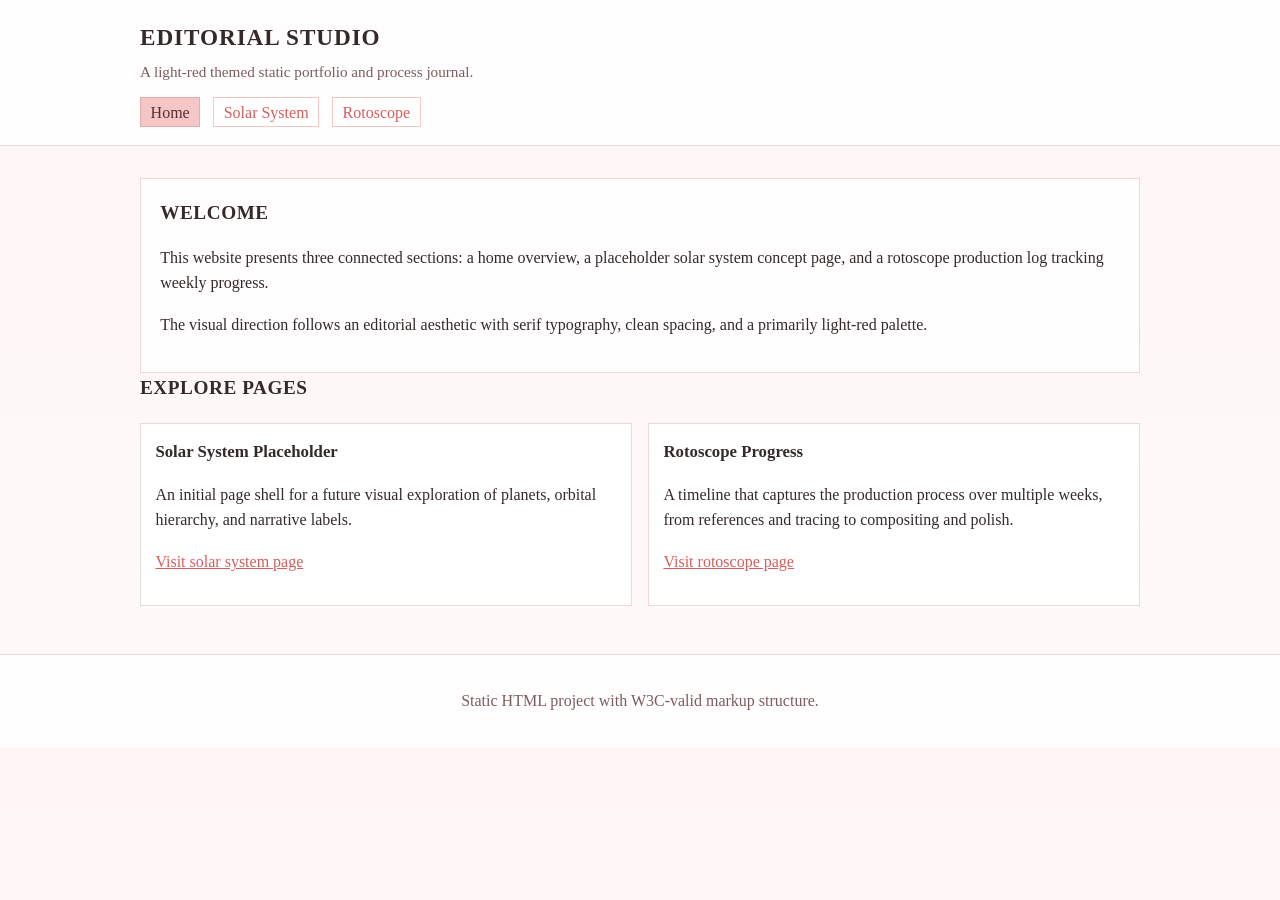
==== commit a13c7a06: "AI generated website :(" ====
--- a/index.html
+++ b/index.html
@@ -1,252 +1,64 @@
-<!DOCTYPE HTML>
-<!--
-	Editorial by HTML5 UP
-	html5up.net | @ajlkn
-	Free for personal and commercial use under the CCA 3.0 license (html5up.net/license)
--->
-<html>
-	<head>
-		<title>Editorial by HTML5 UP</title>
-		<meta charset="utf-8" />
-		<meta name="viewport" content="width=device-width, initial-scale=1, user-scalable=no" />
-		<link rel="stylesheet" href="assets/css/main.css" />
-	</head>
-	<body class="is-preload">
+<!DOCTYPE html>
+<html lang="en">
+<head>
+  <meta charset="utf-8">
+  <meta name="viewport" content="width=device-width, initial-scale=1">
+  <title>Editorial Studio | Home</title>
+  <link rel="stylesheet" href="styles.css">
+</head>
+<body>
+  <header class="site-header">
+    <div class="header-inner">
+      <h1 class="title">Editorial Studio</h1>
+      <p class="subtitle">A light-red themed static portfolio and process journal.</p>
+      <nav class="main-nav" aria-label="Main navigation">
+        <ul>
+          <li><a href="index.html" aria-current="page">Home</a></li>
+          <li><a href="solar-system.html">Solar System</a></li>
+          <li><a href="rotoscope.html">Rotoscope</a></li>
+        </ul>
+      </nav>
+    </div>
+  </header>
 
-		<!-- Wrapper -->
-			<div id="wrapper">
+  <main>
+    <section class="hero">
+      <h2 class="section-title">Welcome</h2>
+      <p>
+        This website presents three connected sections: a home overview, a placeholder
+        solar system concept page, and a rotoscope production log tracking weekly progress.
+      </p>
+      <p>
+        The visual direction follows an editorial aesthetic with serif typography, clean
+        spacing, and a primarily light-red palette.
+      </p>
+    </section>
 
-				<!-- Main -->
-					<div id="main">
-						<div class="inner">
+    <section aria-labelledby="explore-title">
+      <h2 class="section-title" id="explore-title">Explore Pages</h2>
+      <div class="grid">
+        <article class="card">
+          <h3>Solar System Placeholder</h3>
+          <p>
+            An initial page shell for a future visual exploration of planets,
+            orbital hierarchy, and narrative labels.
+          </p>
+          <p><a href="solar-system.html">Visit solar system page</a></p>
+        </article>
+        <article class="card">
+          <h3>Rotoscope Progress</h3>
+          <p>
+            A timeline that captures the production process over multiple weeks,
+            from references and tracing to compositing and polish.
+          </p>
+          <p><a href="rotoscope.html">Visit rotoscope page</a></p>
+        </article>
+      </div>
+    </section>
+  </main>
 
-							<!-- Header -->
-								<header id="header">
-									<a href="index.html" class="logo"><strong>Editorial</strong> by HTML5 UP</a>
-									<ul class="icons">
-										<li><a href="#" class="icon brands fa-twitter"><span class="label">Twitter</span></a></li>
-										<li><a href="#" class="icon brands fa-facebook-f"><span class="label">Facebook</span></a></li>
-										<li><a href="#" class="icon brands fa-snapchat-ghost"><span class="label">Snapchat</span></a></li>
-										<li><a href="#" class="icon brands fa-instagram"><span class="label">Instagram</span></a></li>
-										<li><a href="#" class="icon brands fa-medium-m"><span class="label">Medium</span></a></li>
-									</ul>
-								</header>
-
-							<!-- Banner -->
-								<section id="banner">
-									<div class="content">
-										<header>
-											<h1>Hi, I’m Editorial<br />
-											by HTML5 UP</h1>
-											<p>A free and fully responsive site template</p>
-										</header>
-										<p>Aenean ornare velit lacus, ac varius enim ullamcorper eu. Proin aliquam facilisis ante interdum congue. Integer mollis, nisl amet convallis, porttitor magna ullamcorper, amet egestas mauris. Ut magna finibus nisi nec lacinia. Nam maximus erat id euismod egestas. Pellentesque sapien ac quam. Lorem ipsum dolor sit nullam.</p>
-										<ul class="actions">
-											<li><a href="#" class="button big">Learn More</a></li>
-										</ul>
-									</div>
-									<span class="image object">
-										<img src="images/pic10.jpg" alt="" />
-									</span>
-								</section>
-
-							<!-- Section -->
-								<section>
-									<header class="major">
-										<h2>Erat lacinia</h2>
-									</header>
-									<div class="features">
-										<article>
-											<span class="icon fa-gem"></span>
-											<div class="content">
-												<h3>Portitor ullamcorper</h3>
-												<p>Aenean ornare velit lacus, ac varius enim lorem ullamcorper dolore. Proin aliquam facilisis ante interdum. Sed nulla amet lorem feugiat tempus aliquam.</p>
-											</div>
-										</article>
-										<article>
-											<span class="icon solid fa-paper-plane"></span>
-											<div class="content">
-												<h3>Sapien veroeros</h3>
-												<p>Aenean ornare velit lacus, ac varius enim lorem ullamcorper dolore. Proin aliquam facilisis ante interdum. Sed nulla amet lorem feugiat tempus aliquam.</p>
-											</div>
-										</article>
-										<article>
-											<span class="icon solid fa-rocket"></span>
-											<div class="content">
-												<h3>Quam lorem ipsum</h3>
-												<p>Aenean ornare velit lacus, ac varius enim lorem ullamcorper dolore. Proin aliquam facilisis ante interdum. Sed nulla amet lorem feugiat tempus aliquam.</p>
-											</div>
-										</article>
-										<article>
-											<span class="icon solid fa-signal"></span>
-											<div class="content">
-												<h3>Sed magna finibus</h3>
-												<p>Aenean ornare velit lacus, ac varius enim lorem ullamcorper dolore. Proin aliquam facilisis ante interdum. Sed nulla amet lorem feugiat tempus aliquam.</p>
-											</div>
-										</article>
-									</div>
-								</section>
-
-							<!-- Section -->
-								<section>
-									<header class="major">
-										<h2>Ipsum sed dolor</h2>
-									</header>
-									<div class="posts">
-										<article>
-											<a href="#" class="image"><img src="images/pic01.jpg" alt="" /></a>
-											<h3>Interdum aenean</h3>
-											<p>Aenean ornare velit lacus, ac varius enim lorem ullamcorper dolore. Proin aliquam facilisis ante interdum. Sed nulla amet lorem feugiat tempus aliquam.</p>
-											<ul class="actions">
-												<li><a href="#" class="button">More</a></li>
-											</ul>
-										</article>
-										<article>
-											<a href="#" class="image"><img src="images/pic02.jpg" alt="" /></a>
-											<h3>Nulla amet dolore</h3>
-											<p>Aenean ornare velit lacus, ac varius enim lorem ullamcorper dolore. Proin aliquam facilisis ante interdum. Sed nulla amet lorem feugiat tempus aliquam.</p>
-											<ul class="actions">
-												<li><a href="#" class="button">More</a></li>
-											</ul>
-										</article>
-										<article>
-											<a href="#" class="image"><img src="images/pic03.jpg" alt="" /></a>
-											<h3>Tempus ullamcorper</h3>
-											<p>Aenean ornare velit lacus, ac varius enim lorem ullamcorper dolore. Proin aliquam facilisis ante interdum. Sed nulla amet lorem feugiat tempus aliquam.</p>
-											<ul class="actions">
-												<li><a href="#" class="button">More</a></li>
-											</ul>
-										</article>
-										<article>
-											<a href="#" class="image"><img src="images/pic04.jpg" alt="" /></a>
-											<h3>Sed etiam facilis</h3>
-											<p>Aenean ornare velit lacus, ac varius enim lorem ullamcorper dolore. Proin aliquam facilisis ante interdum. Sed nulla amet lorem feugiat tempus aliquam.</p>
-											<ul class="actions">
-												<li><a href="#" class="button">More</a></li>
-											</ul>
-										</article>
-										<article>
-											<a href="#" class="image"><img src="images/pic05.jpg" alt="" /></a>
-											<h3>Feugiat lorem aenean</h3>
-											<p>Aenean ornare velit lacus, ac varius enim lorem ullamcorper dolore. Proin aliquam facilisis ante interdum. Sed nulla amet lorem feugiat tempus aliquam.</p>
-											<ul class="actions">
-												<li><a href="#" class="button">More</a></li>
-											</ul>
-										</article>
-										<article>
-											<a href="#" class="image"><img src="images/pic06.jpg" alt="" /></a>
-											<h3>Amet varius aliquam</h3>
-											<p>Aenean ornare velit lacus, ac varius enim lorem ullamcorper dolore. Proin aliquam facilisis ante interdum. Sed nulla amet lorem feugiat tempus aliquam.</p>
-											<ul class="actions">
-												<li><a href="#" class="button">More</a></li>
-											</ul>
-										</article>
-									</div>
-								</section>
-
-						</div>
-					</div>
-
-				<!-- Sidebar -->
-					<div id="sidebar">
-						<div class="inner">
-
-							<!-- Search -->
-								<section id="search" class="alt">
-									<form method="post" action="#">
-										<input type="text" name="query" id="query" placeholder="Search" />
-									</form>
-								</section>
-
-							<!-- Menu -->
-								<nav id="menu">
-									<header class="major">
-										<h2>Menu</h2>
-									</header>
-									<ul>
-										<li><a href="index.html">Homepage</a></li>
-										<li><a href="generic.html">Generic</a></li>
-										<li><a href="elements.html">Elements</a></li>
-										<li>
-											<span class="opener">Submenu</span>
-											<ul>
-												<li><a href="#">Lorem Dolor</a></li>
-												<li><a href="#">Ipsum Adipiscing</a></li>
-												<li><a href="#">Tempus Magna</a></li>
-												<li><a href="#">Feugiat Veroeros</a></li>
-											</ul>
-										</li>
-										<li><a href="#">Etiam Dolore</a></li>
-										<li><a href="#">Adipiscing</a></li>
-										<li>
-											<span class="opener">Another Submenu</span>
-											<ul>
-												<li><a href="#">Lorem Dolor</a></li>
-												<li><a href="#">Ipsum Adipiscing</a></li>
-												<li><a href="#">Tempus Magna</a></li>
-												<li><a href="#">Feugiat Veroeros</a></li>
-											</ul>
-										</li>
-										<li><a href="#">Maximus Erat</a></li>
-										<li><a href="#">Sapien Mauris</a></li>
-										<li><a href="#">Amet Lacinia</a></li>
-									</ul>
-								</nav>
-
-							<!-- Section -->
-								<section>
-									<header class="major">
-										<h2>Ante interdum</h2>
-									</header>
-									<div class="mini-posts">
-										<article>
-											<a href="#" class="image"><img src="images/pic07.jpg" alt="" /></a>
-											<p>Aenean ornare velit lacus, ac varius enim lorem ullamcorper dolore aliquam.</p>
-										</article>
-										<article>
-											<a href="#" class="image"><img src="images/pic08.jpg" alt="" /></a>
-											<p>Aenean ornare velit lacus, ac varius enim lorem ullamcorper dolore aliquam.</p>
-										</article>
-										<article>
-											<a href="#" class="image"><img src="images/pic09.jpg" alt="" /></a>
-											<p>Aenean ornare velit lacus, ac varius enim lorem ullamcorper dolore aliquam.</p>
-										</article>
-									</div>
-									<ul class="actions">
-										<li><a href="#" class="button">More</a></li>
-									</ul>
-								</section>
-
-							<!-- Section -->
-								<section>
-									<header class="major">
-										<h2>Get in touch</h2>
-									</header>
-									<p>Sed varius enim lorem ullamcorper dolore aliquam aenean ornare velit lacus, ac varius enim lorem ullamcorper dolore. Proin sed aliquam facilisis ante interdum. Sed nulla amet lorem feugiat tempus aliquam.</p>
-									<ul class="contact">
-										<li class="icon solid fa-envelope"><a href="#">information@untitled.tld</a></li>
-										<li class="icon solid fa-phone">(000) 000-0000</li>
-										<li class="icon solid fa-home">1234 Somewhere Road #8254<br />
-										Nashville, TN 00000-0000</li>
-									</ul>
-								</section>
-
-							<!-- Footer -->
-								<footer id="footer">
-									<p class="copyright">&copy; Untitled. All rights reserved. Demo Images: <a href="https://unsplash.com">Unsplash</a>. Design: <a href="https://html5up.net">HTML5 UP</a>.</p>
-								</footer>
-
-						</div>
-					</div>
-
-			</div>
-
-		<!-- Scripts -->
-			<script src="assets/js/jquery.min.js"></script>
-			<script src="assets/js/browser.min.js"></script>
-			<script src="assets/js/breakpoints.min.js"></script>
-			<script src="assets/js/util.js"></script>
-			<script src="assets/js/main.js"></script>
-
-	</body>
-</html>+  <footer>
+    <p>Static HTML project with W3C-valid markup structure.</p>
+  </footer>
+</body>
+</html>
--- a/styles.css
+++ b/styles.css
@@ -0,0 +1,173 @@
+:root {
+  --bg: #fff8f8;
+  --paper: #fffdfd;
+  --text: #342a2a;
+  --muted: #7b5d5d;
+  --accent: #d95c5c;
+  --accent-soft: #f4c7c7;
+  --line: #eed8d8;
+}
+
+*,
+*::before,
+*::after {
+  box-sizing: border-box;
+}
+
+html {
+  font-size: 16px;
+}
+
+body {
+  margin: 0;
+  font-family: Georgia, "Times New Roman", serif;
+  line-height: 1.6;
+  color: var(--text);
+  background: linear-gradient(to bottom, #fff5f5, #fffafa);
+}
+
+a {
+  color: var(--accent);
+}
+
+a:hover,
+a:focus {
+  color: #b34b4b;
+}
+
+.site-header {
+  border-bottom: 1px solid var(--line);
+  background: var(--paper);
+}
+
+.header-inner {
+  width: min(1000px, 92%);
+  margin: 0 auto;
+  padding: 1.2rem 0;
+}
+
+.title {
+  margin: 0;
+  font-size: 1.45rem;
+  letter-spacing: 0.04em;
+  text-transform: uppercase;
+}
+
+.subtitle {
+  margin: 0.2rem 0 0;
+  color: var(--muted);
+  font-size: 0.95rem;
+}
+
+.main-nav {
+  margin-top: 1rem;
+}
+
+.main-nav ul {
+  display: flex;
+  flex-wrap: wrap;
+  gap: 0.8rem;
+  list-style: none;
+  margin: 0;
+  padding: 0;
+}
+
+.main-nav a {
+  text-decoration: none;
+  border: 1px solid var(--accent-soft);
+  padding: 0.35rem 0.6rem;
+  background: #fff;
+}
+
+.main-nav a[aria-current="page"] {
+  background: var(--accent-soft);
+  color: #5a2f2f;
+  border-color: #e8aaaa;
+}
+
+main {
+  width: min(1000px, 92%);
+  margin: 2rem auto 3rem;
+}
+
+.hero {
+  background: var(--paper);
+  border: 1px solid var(--line);
+  padding: 1.2rem;
+}
+
+.section-title {
+  margin-top: 0;
+  font-size: 1.2rem;
+  letter-spacing: 0.03em;
+  text-transform: uppercase;
+}
+
+.grid {
+  display: grid;
+  grid-template-columns: repeat(auto-fit, minmax(220px, 1fr));
+  gap: 1rem;
+  margin-top: 1.2rem;
+}
+
+.card {
+  border: 1px solid var(--line);
+  background: #fff;
+  padding: 0.9rem;
+}
+
+.card h3 {
+  margin-top: 0;
+  margin-bottom: 0.4rem;
+  font-size: 1.05rem;
+}
+
+.timeline {
+  display: grid;
+  gap: 0.8rem;
+}
+
+.week {
+  background: #fff;
+  border-left: 4px solid #e89a9a;
+  border-top: 1px solid var(--line);
+  border-right: 1px solid var(--line);
+  border-bottom: 1px solid var(--line);
+  padding: 0.85rem;
+}
+
+.week h3 {
+  margin: 0 0 0.3rem;
+  font-size: 1.02rem;
+}
+
+.placeholder-system {
+  display: flex;
+  flex-wrap: wrap;
+  gap: 0.55rem;
+  margin: 1rem 0 0;
+  padding: 0;
+  list-style: none;
+}
+
+.placeholder-system li {
+  border: 1px solid var(--line);
+  background: #fff;
+  padding: 0.4rem 0.55rem;
+  min-width: 100px;
+  text-align: center;
+}
+
+footer {
+  border-top: 1px solid var(--line);
+  text-align: center;
+  color: var(--muted);
+  padding: 1.1rem 0;
+  background: var(--paper);
+}
+
+@media (max-width: 640px) {
+  .title {
+    font-size: 1.2rem;
+  }
+}
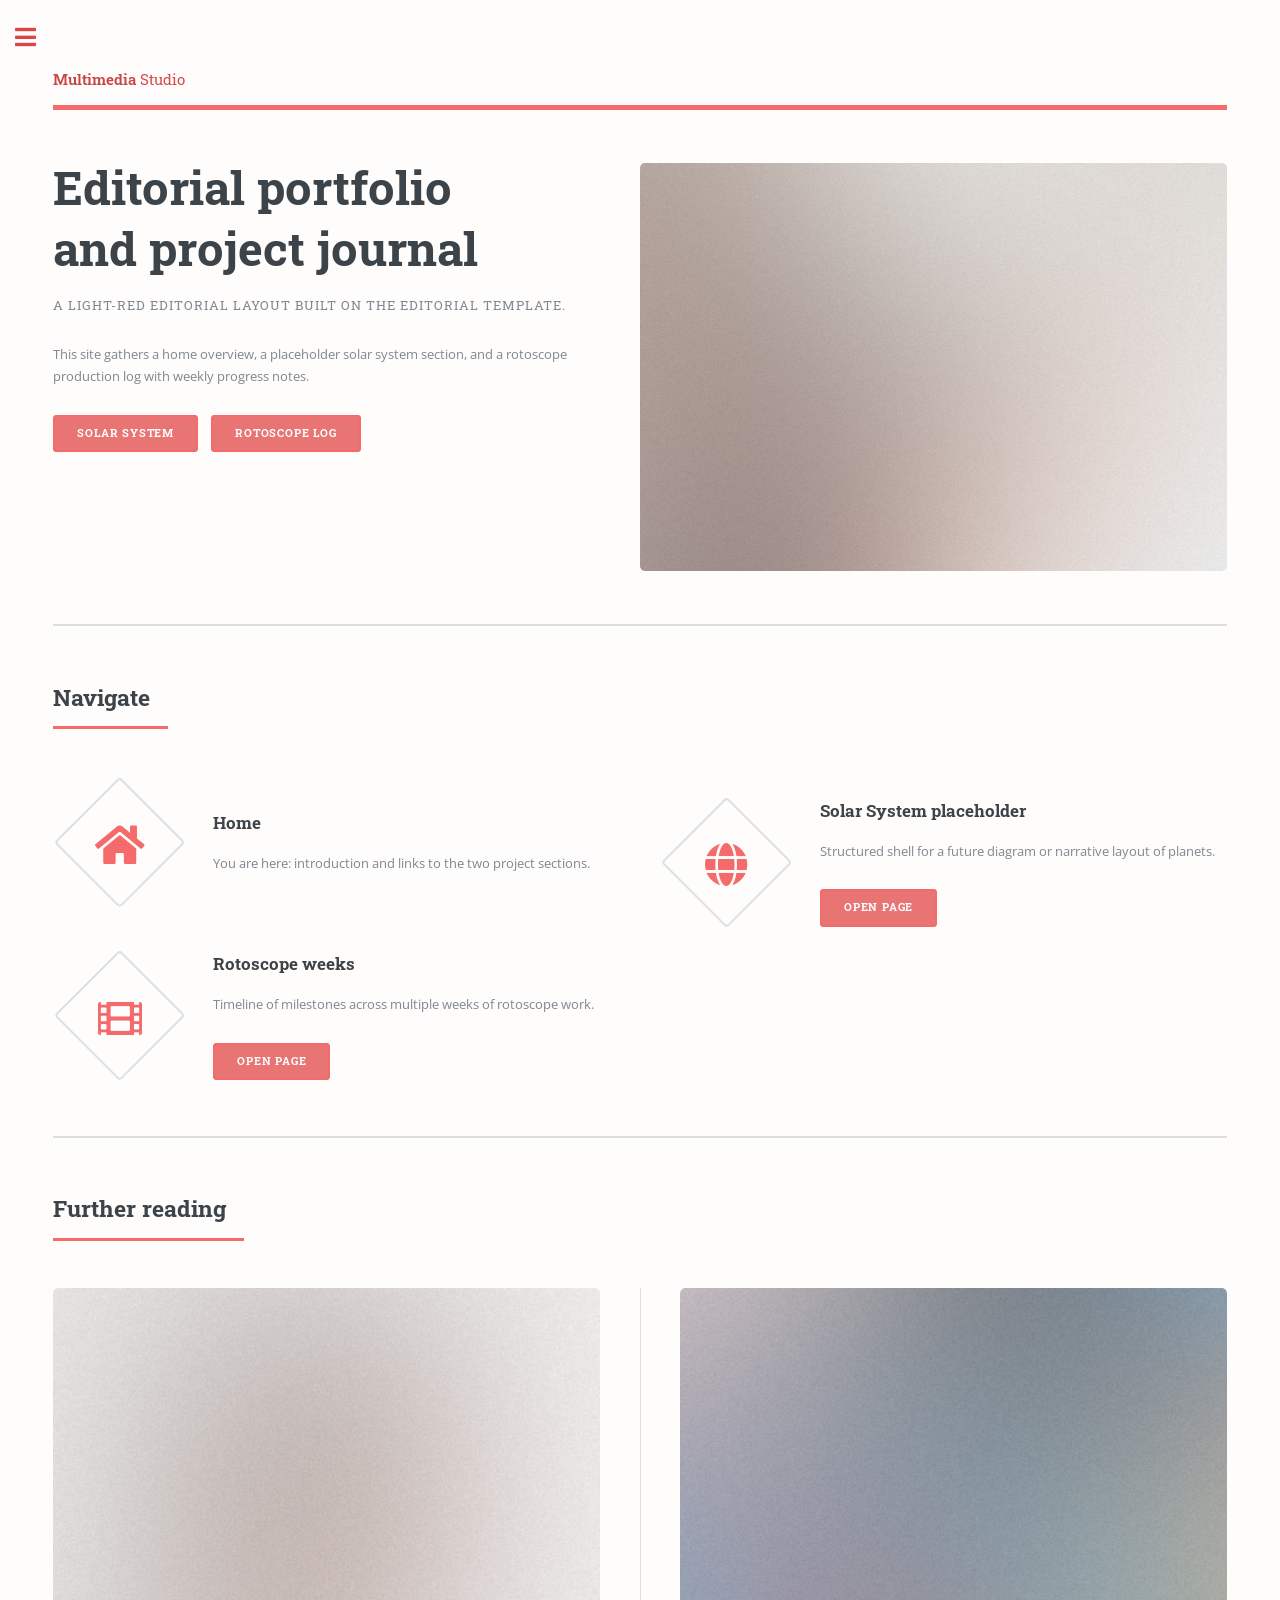
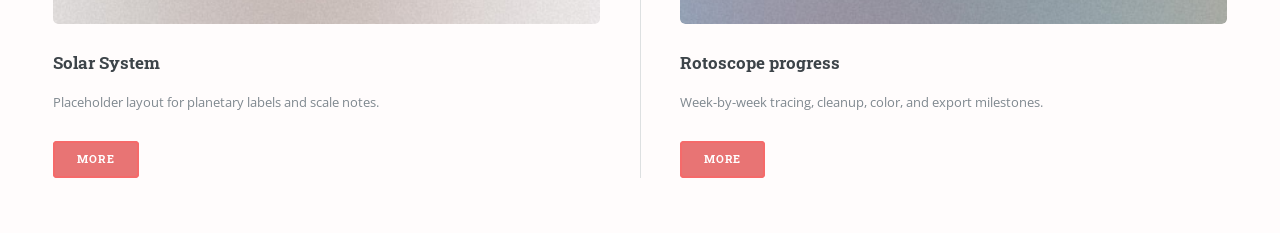
==== commit e1d8b361: "html 5 template based AI gen" ====
--- a/index.html
+++ b/index.html
@@ -1,64 +1,151 @@
 <!DOCTYPE html>
+<!--
+	Editorial by HTML5 UP — adapted for course pages.
+	html5up.net | @ajlkn | CCA 3.0 (html5up.net/license)
+-->
 <html lang="en">
 <head>
-  <meta charset="utf-8">
-  <meta name="viewport" content="width=device-width, initial-scale=1">
-  <title>Editorial Studio | Home</title>
-  <link rel="stylesheet" href="styles.css">
+	<title>Multimedia Studio | Home</title>
+	<meta charset="utf-8">
+	<meta name="viewport" content="width=device-width, initial-scale=1">
+	<link rel="stylesheet" href="assets/css/main.css">
+	<link rel="stylesheet" href="assets/css/site-theme.css">
 </head>
-<body>
-  <header class="site-header">
-    <div class="header-inner">
-      <h1 class="title">Editorial Studio</h1>
-      <p class="subtitle">A light-red themed static portfolio and process journal.</p>
-      <nav class="main-nav" aria-label="Main navigation">
-        <ul>
-          <li><a href="index.html" aria-current="page">Home</a></li>
-          <li><a href="solar-system.html">Solar System</a></li>
-          <li><a href="rotoscope.html">Rotoscope</a></li>
-        </ul>
-      </nav>
-    </div>
-  </header>
+<body class="is-preload">
 
-  <main>
-    <section class="hero">
-      <h2 class="section-title">Welcome</h2>
-      <p>
-        This website presents three connected sections: a home overview, a placeholder
-        solar system concept page, and a rotoscope production log tracking weekly progress.
-      </p>
-      <p>
-        The visual direction follows an editorial aesthetic with serif typography, clean
-        spacing, and a primarily light-red palette.
-      </p>
-    </section>
+	<div id="wrapper">
 
-    <section aria-labelledby="explore-title">
-      <h2 class="section-title" id="explore-title">Explore Pages</h2>
-      <div class="grid">
-        <article class="card">
-          <h3>Solar System Placeholder</h3>
-          <p>
-            An initial page shell for a future visual exploration of planets,
-            orbital hierarchy, and narrative labels.
-          </p>
-          <p><a href="solar-system.html">Visit solar system page</a></p>
-        </article>
-        <article class="card">
-          <h3>Rotoscope Progress</h3>
-          <p>
-            A timeline that captures the production process over multiple weeks,
-            from references and tracing to compositing and polish.
-          </p>
-          <p><a href="rotoscope.html">Visit rotoscope page</a></p>
-        </article>
-      </div>
-    </section>
-  </main>
+		<div id="main">
+			<div class="inner">
 
-  <footer>
-    <p>Static HTML project with W3C-valid markup structure.</p>
-  </footer>
+				<header id="header">
+					<a href="index.html" class="logo"><strong>Multimedia</strong> Studio</a>
+				</header>
+
+				<section id="banner">
+					<div class="content">
+						<header>
+							<h1>Editorial portfolio<br>
+							and project journal</h1>
+							<p>A light-red editorial layout built on the Editorial template.</p>
+						</header>
+						<p>This site gathers a home overview, a placeholder solar system section, and a rotoscope production log with weekly progress notes.</p>
+						<ul class="actions">
+							<li><a href="solar-system.html" class="button big">Solar System</a></li>
+							<li><a href="rotoscope.html" class="button big">Rotoscope log</a></li>
+						</ul>
+					</div>
+					<span class="image object">
+						<img src="images/pic10.jpg" alt="Abstract editorial photograph">
+					</span>
+				</section>
+
+				<section>
+					<header class="major">
+						<h2>Navigate</h2>
+					</header>
+					<div class="features">
+						<article>
+							<span class="icon solid fa-home"></span>
+							<div class="content">
+								<h3>Home</h3>
+								<p>You are here: introduction and links to the two project sections.</p>
+							</div>
+						</article>
+						<article>
+							<span class="icon solid fa-globe"></span>
+							<div class="content">
+								<h3>Solar System placeholder</h3>
+								<p>Structured shell for a future diagram or narrative layout of planets.</p>
+								<ul class="actions">
+									<li><a href="solar-system.html" class="button">Open page</a></li>
+								</ul>
+							</div>
+						</article>
+						<article>
+							<span class="icon solid fa-film"></span>
+							<div class="content">
+								<h3>Rotoscope weeks</h3>
+								<p>Timeline of milestones across multiple weeks of rotoscope work.</p>
+								<ul class="actions">
+									<li><a href="rotoscope.html" class="button">Open page</a></li>
+								</ul>
+							</div>
+						</article>
+					</div>
+				</section>
+
+				<section>
+					<header class="major">
+						<h2>Further reading</h2>
+					</header>
+					<div class="posts">
+						<article>
+							<a href="solar-system.html" class="image"><img src="images/pic01.jpg" alt="Thumbnail linking to Solar System page"></a>
+							<h3>Solar System</h3>
+							<p>Placeholder layout for planetary labels and scale notes.</p>
+							<ul class="actions">
+								<li><a href="solar-system.html" class="button">More</a></li>
+							</ul>
+						</article>
+						<article>
+							<a href="rotoscope.html" class="image"><img src="images/pic02.jpg" alt="Thumbnail linking to Rotoscope page"></a>
+							<h3>Rotoscope progress</h3>
+							<p>Week-by-week tracing, cleanup, color, and export milestones.</p>
+							<ul class="actions">
+								<li><a href="rotoscope.html" class="button">More</a></li>
+							</ul>
+						</article>
+					</div>
+				</section>
+
+			</div>
+		</div>
+
+		<div id="sidebar">
+			<div class="inner">
+
+				<nav id="menu">
+					<header class="major">
+						<h2>Menu</h2>
+					</header>
+					<ul>
+						<li><a href="index.html">Home</a></li>
+						<li><a href="solar-system.html">Solar System</a></li>
+						<li><a href="rotoscope.html">Rotoscope</a></li>
+					</ul>
+				</nav>
+
+				<section>
+					<header class="major">
+						<h2>Spotlight</h2>
+					</header>
+					<div class="mini-posts">
+						<article>
+							<a href="solar-system.html" class="image"><img src="images/pic07.jpg" alt="Solar system spotlight thumbnail"></a>
+							<p>Solar system placeholder with planet labels reserved for expansion.</p>
+						</article>
+						<article>
+							<a href="rotoscope.html" class="image"><img src="images/pic08.jpg" alt="Rotoscope spotlight thumbnail"></a>
+							<p>Rotoscope timeline spanning planning through timing adjustments.</p>
+						</article>
+					</div>
+				</section>
+
+				<footer id="footer">
+					<p class="copyright">Static HTML using Editorial by HTML5 UP. Demo images: <a href="https://unsplash.com">Unsplash</a>.</p>
+				</footer>
+
+			</div>
+		</div>
+
+	</div>
+
+	<script src="assets/js/jquery.min.js"></script>
+	<script src="assets/js/browser.min.js"></script>
+	<script src="assets/js/breakpoints.min.js"></script>
+	<script src="assets/js/util.js"></script>
+	<script src="assets/js/main.js"></script>
+
 </body>
 </html>
--- a/assets/css/main.css
+++ b/assets/css/main.css
@@ -0,0 +1,2273 @@
+@import url(fontawesome-all.min.css);
+@import url("https://fonts.googleapis.com/css?family=Open+Sans:400,600,400italic,600italic|Roboto+Slab:400,700");
+/*
+	Editorial by HTML5 UP
+	html5up.net | @ajlkn
+	Free for personal and commercial use under the CCA 3.0 license (html5up.net/license)
+*/
+html, body, div, span, applet, object,
+iframe, h1, h2, h3, h4, h5, h6, p, blockquote,
+pre, a, abbr, acronym, address, big, cite,
+code, del, dfn, em, img, ins, kbd, q, s, samp,
+small, strike, strong, sub, sup, tt, var, b,
+u, i, center, dl, dt, dd, ol, ul, li, fieldset,
+form, label, legend, table, caption, tbody,
+tfoot, thead, tr, th, td, article, aside,
+canvas, details, embed, figure, figcaption,
+footer, header, hgroup, menu, nav, output, ruby,
+section, summary, time, mark, audio, video {
+  margin: 0;
+  padding: 0;
+  border: 0;
+  font-size: 100%;
+  font: inherit;
+  vertical-align: baseline; }
+
+article, aside, details, figcaption, figure,
+footer, header, hgroup, menu, nav, section {
+  display: block; }
+
+body {
+  line-height: 1; }
+
+ol, ul {
+  list-style: none; }
+
+blockquote, q {
+  quotes: none; }
+  blockquote:before, blockquote:after, q:before, q:after {
+    content: '';
+    content: none; }
+
+table {
+  border-collapse: collapse;
+  border-spacing: 0; }
+
+body {
+  -webkit-text-size-adjust: none; }
+
+mark {
+  background-color: transparent;
+  color: inherit; }
+
+input::-moz-focus-inner {
+  border: 0;
+  padding: 0; }
+
+input, select, textarea {
+  -moz-appearance: none;
+  -webkit-appearance: none;
+  -ms-appearance: none;
+  appearance: none; }
+
+/* Basic */
+@-ms-viewport {
+  width: device-width; }
+
+body {
+  -ms-overflow-style: scrollbar; }
+
+@media screen and (max-width: 480px) {
+  html, body {
+    min-width: 320px; } }
+
+html {
+  box-sizing: border-box; }
+
+*, *:before, *:after {
+  box-sizing: inherit; }
+
+body {
+  background: #ffffff; }
+  body.is-preload *, body.is-preload *:before, body.is-preload *:after, body.is-resizing *, body.is-resizing *:before, body.is-resizing *:after {
+    -moz-animation: none !important;
+    -webkit-animation: none !important;
+    -ms-animation: none !important;
+    animation: none !important;
+    -moz-transition: none !important;
+    -webkit-transition: none !important;
+    -ms-transition: none !important;
+    transition: none !important; }
+
+/* Type */
+body, input, select, textarea {
+  color: #7f888f;
+  font-family: "Open Sans", sans-serif;
+  font-size: 13pt;
+  font-weight: 400;
+  line-height: 1.65; }
+  @media screen and (max-width: 1680px) {
+    body, input, select, textarea {
+      font-size: 11pt; } }
+  @media screen and (max-width: 1280px) {
+    body, input, select, textarea {
+      font-size: 10pt; } }
+  @media screen and (max-width: 360px) {
+    body, input, select, textarea {
+      font-size: 9pt; } }
+
+a {
+  -moz-transition: color 0.2s ease-in-out, border-bottom-color 0.2s ease-in-out;
+  -webkit-transition: color 0.2s ease-in-out, border-bottom-color 0.2s ease-in-out;
+  -ms-transition: color 0.2s ease-in-out, border-bottom-color 0.2s ease-in-out;
+  transition: color 0.2s ease-in-out, border-bottom-color 0.2s ease-in-out;
+  border-bottom: dotted 1px;
+  color: #f56a6a;
+  text-decoration: none; }
+  a:hover {
+    border-bottom-color: #f56a6a;
+    color: #f56a6a !important; }
+    a:hover strong {
+      color: inherit; }
+
+strong, b {
+  color: #3d4449;
+  font-weight: 600; }
+
+em, i {
+  font-style: italic; }
+
+p {
+  margin: 0 0 2em 0; }
+
+h1, h2, h3, h4, h5, h6 {
+  color: #3d4449;
+  font-family: "Roboto Slab", serif;
+  font-weight: 700;
+  line-height: 1.5;
+  margin: 0 0 1em 0; }
+  h1 a, h2 a, h3 a, h4 a, h5 a, h6 a {
+    color: inherit;
+    text-decoration: none;
+    border-bottom: 0; }
+
+h1 {
+  font-size: 4em;
+  margin: 0 0 0.5em 0;
+  line-height: 1.3; }
+
+h2 {
+  font-size: 1.75em; }
+
+h3 {
+  font-size: 1.25em; }
+
+h4 {
+  font-size: 1.1em; }
+
+h5 {
+  font-size: 0.9em; }
+
+h6 {
+  font-size: 0.7em; }
+
+@media screen and (max-width: 1680px) {
+  h1 {
+    font-size: 3.5em; } }
+
+@media screen and (max-width: 980px) {
+  h1 {
+    font-size: 3.25em; } }
+
+@media screen and (max-width: 736px) {
+  h1 {
+    font-size: 2em;
+    line-height: 1.4; }
+  h2 {
+    font-size: 1.5em; } }
+
+sub {
+  font-size: 0.8em;
+  position: relative;
+  top: 0.5em; }
+
+sup {
+  font-size: 0.8em;
+  position: relative;
+  top: -0.5em; }
+
+blockquote {
+  border-left: solid 3px rgba(210, 215, 217, 0.75);
+  font-style: italic;
+  margin: 0 0 2em 0;
+  padding: 0.5em 0 0.5em 2em; }
+
+code {
+  background: rgba(230, 235, 237, 0.25);
+  border-radius: 0.375em;
+  border: solid 1px rgba(210, 215, 217, 0.75);
+  font-family: "Courier New", monospace;
+  font-size: 0.9em;
+  margin: 0 0.25em;
+  padding: 0.25em 0.65em; }
+
+pre {
+  -webkit-overflow-scrolling: touch;
+  font-family: "Courier New", monospace;
+  font-size: 0.9em;
+  margin: 0 0 2em 0; }
+  pre code {
+    display: block;
+    line-height: 1.75;
+    padding: 1em 1.5em;
+    overflow-x: auto; }
+
+hr {
+  border: 0;
+  border-bottom: solid 1px rgba(210, 215, 217, 0.75);
+  margin: 2em 0; }
+  hr.major {
+    margin: 3em 0; }
+
+.align-left {
+  text-align: left; }
+
+.align-center {
+  text-align: center; }
+
+.align-right {
+  text-align: right; }
+
+/* Row */
+.row {
+  display: flex;
+  flex-wrap: wrap;
+  box-sizing: border-box;
+  align-items: stretch; }
+  .row > * {
+    box-sizing: border-box; }
+  .row.gtr-uniform > * > :last-child {
+    margin-bottom: 0; }
+  .row.aln-left {
+    justify-content: flex-start; }
+  .row.aln-center {
+    justify-content: center; }
+  .row.aln-right {
+    justify-content: flex-end; }
+  .row.aln-top {
+    align-items: flex-start; }
+  .row.aln-middle {
+    align-items: center; }
+  .row.aln-bottom {
+    align-items: flex-end; }
+  .row > .imp {
+    order: -1; }
+  .row > .col-1 {
+    width: 8.33333%; }
+  .row > .off-1 {
+    margin-left: 8.33333%; }
+  .row > .col-2 {
+    width: 16.66667%; }
+  .row > .off-2 {
+    margin-left: 16.66667%; }
+  .row > .col-3 {
+    width: 25%; }
+  .row > .off-3 {
+    margin-left: 25%; }
+  .row > .col-4 {
+    width: 33.33333%; }
+  .row > .off-4 {
+    margin-left: 33.33333%; }
+  .row > .col-5 {
+    width: 41.66667%; }
+  .row > .off-5 {
+    margin-left: 41.66667%; }
+  .row > .col-6 {
+    width: 50%; }
+  .row > .off-6 {
+    margin-left: 50%; }
+  .row > .col-7 {
+    width: 58.33333%; }
+  .row > .off-7 {
+    margin-left: 58.33333%; }
+  .row > .col-8 {
+    width: 66.66667%; }
+  .row > .off-8 {
+    margin-left: 66.66667%; }
+  .row > .col-9 {
+    width: 75%; }
+  .row > .off-9 {
+    margin-left: 75%; }
+  .row > .col-10 {
+    width: 83.33333%; }
+  .row > .off-10 {
+    margin-left: 83.33333%; }
+  .row > .col-11 {
+    width: 91.66667%; }
+  .row > .off-11 {
+    margin-left: 91.66667%; }
+  .row > .col-12 {
+    width: 100%; }
+  .row > .off-12 {
+    margin-left: 100%; }
+  .row.gtr-0 {
+    margin-top: 0;
+    margin-left: 0em; }
+    .row.gtr-0 > * {
+      padding: 0 0 0 0em; }
+    .row.gtr-0.gtr-uniform {
+      margin-top: 0em; }
+      .row.gtr-0.gtr-uniform > * {
+        padding-top: 0em; }
+  .row.gtr-25 {
+    margin-top: 0;
+    margin-left: -0.375em; }
+    .row.gtr-25 > * {
+      padding: 0 0 0 0.375em; }
+    .row.gtr-25.gtr-uniform {
+      margin-top: -0.375em; }
+      .row.gtr-25.gtr-uniform > * {
+        padding-top: 0.375em; }
+  .row.gtr-50 {
+    margin-top: 0;
+    margin-left: -0.75em; }
+    .row.gtr-50 > * {
+      padding: 0 0 0 0.75em; }
+    .row.gtr-50.gtr-uniform {
+      margin-top: -0.75em; }
+      .row.gtr-50.gtr-uniform > * {
+        padding-top: 0.75em; }
+  .row {
+    margin-top: 0;
+    margin-left: -1.5em; }
+    .row > * {
+      padding: 0 0 0 1.5em; }
+    .row.gtr-uniform {
+      margin-top: -1.5em; }
+      .row.gtr-uniform > * {
+        padding-top: 1.5em; }
+  .row.gtr-150 {
+    margin-top: 0;
+    margin-left: -2.25em; }
+    .row.gtr-150 > * {
+      padding: 0 0 0 2.25em; }
+    .row.gtr-150.gtr-uniform {
+      margin-top: -2.25em; }
+      .row.gtr-150.gtr-uniform > * {
+        padding-top: 2.25em; }
+  .row.gtr-200 {
+    margin-top: 0;
+    margin-left: -3em; }
+    .row.gtr-200 > * {
+      padding: 0 0 0 3em; }
+    .row.gtr-200.gtr-uniform {
+      margin-top: -3em; }
+      .row.gtr-200.gtr-uniform > * {
+        padding-top: 3em; }
+  @media screen and (max-width: 1680px) {
+    .row {
+      display: flex;
+      flex-wrap: wrap;
+      box-sizing: border-box;
+      align-items: stretch; }
+      .row > * {
+        box-sizing: border-box; }
+      .row.gtr-uniform > * > :last-child {
+        margin-bottom: 0; }
+      .row.aln-left {
+        justify-content: flex-start; }
+      .row.aln-center {
+        justify-content: center; }
+      .row.aln-right {
+        justify-content: flex-end; }
+      .row.aln-top {
+        align-items: flex-start; }
+      .row.aln-middle {
+        align-items: center; }
+      .row.aln-bottom {
+        align-items: flex-end; }
+      .row > .imp-xlarge {
+        order: -1; }
+      .row > .col-1-xlarge {
+        width: 8.33333%; }
+      .row > .off-1-xlarge {
+        margin-left: 8.33333%; }
+      .row > .col-2-xlarge {
+        width: 16.66667%; }
+      .row > .off-2-xlarge {
+        margin-left: 16.66667%; }
+      .row > .col-3-xlarge {
+        width: 25%; }
+      .row > .off-3-xlarge {
+        margin-left: 25%; }
+      .row > .col-4-xlarge {
+        width: 33.33333%; }
+      .row > .off-4-xlarge {
+        margin-left: 33.33333%; }
+      .row > .col-5-xlarge {
+        width: 41.66667%; }
+      .row > .off-5-xlarge {
+        margin-left: 41.66667%; }
+      .row > .col-6-xlarge {
+        width: 50%; }
+      .row > .off-6-xlarge {
+        margin-left: 50%; }
+      .row > .col-7-xlarge {
+        width: 58.33333%; }
+      .row > .off-7-xlarge {
+        margin-left: 58.33333%; }
+      .row > .col-8-xlarge {
+        width: 66.66667%; }
+      .row > .off-8-xlarge {
+        margin-left: 66.66667%; }
+      .row > .col-9-xlarge {
+        width: 75%; }
+      .row > .off-9-xlarge {
+        margin-left: 75%; }
+      .row > .col-10-xlarge {
+        width: 83.33333%; }
+      .row > .off-10-xlarge {
+        margin-left: 83.33333%; }
+      .row > .col-11-xlarge {
+        width: 91.66667%; }
+      .row > .off-11-xlarge {
+        margin-left: 91.66667%; }
+      .row > .col-12-xlarge {
+        width: 100%; }
+      .row > .off-12-xlarge {
+        margin-left: 100%; }
+      .row.gtr-0 {
+        margin-top: 0;
+        margin-left: 0em; }
+        .row.gtr-0 > * {
+          padding: 0 0 0 0em; }
+        .row.gtr-0.gtr-uniform {
+          margin-top: 0em; }
+          .row.gtr-0.gtr-uniform > * {
+            padding-top: 0em; }
+      .row.gtr-25 {
+        margin-top: 0;
+        margin-left: -0.375em; }
+        .row.gtr-25 > * {
+          padding: 0 0 0 0.375em; }
+        .row.gtr-25.gtr-uniform {
+          margin-top: -0.375em; }
+          .row.gtr-25.gtr-uniform > * {
+            padding-top: 0.375em; }
+      .row.gtr-50 {
+        margin-top: 0;
+        margin-left: -0.75em; }
+        .row.gtr-50 > * {
+          padding: 0 0 0 0.75em; }
+        .row.gtr-50.gtr-uniform {
+          margin-top: -0.75em; }
+          .row.gtr-50.gtr-uniform > * {
+            padding-top: 0.75em; }
+      .row {
+        margin-top: 0;
+        margin-left: -1.5em; }
+        .row > * {
+          padding: 0 0 0 1.5em; }
+        .row.gtr-uniform {
+          margin-top: -1.5em; }
+          .row.gtr-uniform > * {
+            padding-top: 1.5em; }
+      .row.gtr-150 {
+        margin-top: 0;
+        margin-left: -2.25em; }
+        .row.gtr-150 > * {
+          padding: 0 0 0 2.25em; }
+        .row.gtr-150.gtr-uniform {
+          margin-top: -2.25em; }
+          .row.gtr-150.gtr-uniform > * {
+            padding-top: 2.25em; }
+      .row.gtr-200 {
+        margin-top: 0;
+        margin-left: -3em; }
+        .row.gtr-200 > * {
+          padding: 0 0 0 3em; }
+        .row.gtr-200.gtr-uniform {
+          margin-top: -3em; }
+          .row.gtr-200.gtr-uniform > * {
+            padding-top: 3em; } }
+  @media screen and (max-width: 1280px) {
+    .row {
+      display: flex;
+      flex-wrap: wrap;
+      box-sizing: border-box;
+      align-items: stretch; }
+      .row > * {
+        box-sizing: border-box; }
+      .row.gtr-uniform > * > :last-child {
+        margin-bottom: 0; }
+      .row.aln-left {
+        justify-content: flex-start; }
+      .row.aln-center {
+        justify-content: center; }
+      .row.aln-right {
+        justify-content: flex-end; }
+      .row.aln-top {
+        align-items: flex-start; }
+      .row.aln-middle {
+        align-items: center; }
+      .row.aln-bottom {
+        align-items: flex-end; }
+      .row > .imp-large {
+        order: -1; }
+      .row > .col-1-large {
+        width: 8.33333%; }
+      .row > .off-1-large {
+        margin-left: 8.33333%; }
+      .row > .col-2-large {
+        width: 16.66667%; }
+      .row > .off-2-large {
+        margin-left: 16.66667%; }
+      .row > .col-3-large {
+        width: 25%; }
+      .row > .off-3-large {
+        margin-left: 25%; }
+      .row > .col-4-large {
+        width: 33.33333%; }
+      .row > .off-4-large {
+        margin-left: 33.33333%; }
+      .row > .col-5-large {
+        width: 41.66667%; }
+      .row > .off-5-large {
+        margin-left: 41.66667%; }
+      .row > .col-6-large {
+        width: 50%; }
+      .row > .off-6-large {
+        margin-left: 50%; }
+      .row > .col-7-large {
+        width: 58.33333%; }
+      .row > .off-7-large {
+        margin-left: 58.33333%; }
+      .row > .col-8-large {
+        width: 66.66667%; }
+      .row > .off-8-large {
+        margin-left: 66.66667%; }
+      .row > .col-9-large {
+        width: 75%; }
+      .row > .off-9-large {
+        margin-left: 75%; }
+      .row > .col-10-large {
+        width: 83.33333%; }
+      .row > .off-10-large {
+        margin-left: 83.33333%; }
+      .row > .col-11-large {
+        width: 91.66667%; }
+      .row > .off-11-large {
+        margin-left: 91.66667%; }
+      .row > .col-12-large {
+        width: 100%; }
+      .row > .off-12-large {
+        margin-left: 100%; }
+      .row.gtr-0 {
+        margin-top: 0;
+        margin-left: 0em; }
+        .row.gtr-0 > * {
+          padding: 0 0 0 0em; }
+        .row.gtr-0.gtr-uniform {
+          margin-top: 0em; }
+          .row.gtr-0.gtr-uniform > * {
+            padding-top: 0em; }
+      .row.gtr-25 {
+        margin-top: 0;
+        margin-left: -0.375em; }
+        .row.gtr-25 > * {
+          padding: 0 0 0 0.375em; }
+        .row.gtr-25.gtr-uniform {
+          margin-top: -0.375em; }
+          .row.gtr-25.gtr-uniform > * {
+            padding-top: 0.375em; }
+      .row.gtr-50 {
+        margin-top: 0;
+        margin-left: -0.75em; }
+        .row.gtr-50 > * {
+          padding: 0 0 0 0.75em; }
+        .row.gtr-50.gtr-uniform {
+          margin-top: -0.75em; }
+          .row.gtr-50.gtr-uniform > * {
+            padding-top: 0.75em; }
+      .row {
+        margin-top: 0;
+        margin-left: -1.5em; }
+        .row > * {
+          padding: 0 0 0 1.5em; }
+        .row.gtr-uniform {
+          margin-top: -1.5em; }
+          .row.gtr-uniform > * {
+            padding-top: 1.5em; }
+      .row.gtr-150 {
+        margin-top: 0;
+        margin-left: -2.25em; }
+        .row.gtr-150 > * {
+          padding: 0 0 0 2.25em; }
+        .row.gtr-150.gtr-uniform {
+          margin-top: -2.25em; }
+          .row.gtr-150.gtr-uniform > * {
+            padding-top: 2.25em; }
+      .row.gtr-200 {
+        margin-top: 0;
+        margin-left: -3em; }
+        .row.gtr-200 > * {
+          padding: 0 0 0 3em; }
+        .row.gtr-200.gtr-uniform {
+          margin-top: -3em; }
+          .row.gtr-200.gtr-uniform > * {
+            padding-top: 3em; } }
+  @media screen and (max-width: 980px) {
+    .row {
+      display: flex;
+      flex-wrap: wrap;
+      box-sizing: border-box;
+      align-items: stretch; }
+      .row > * {
+        box-sizing: border-box; }
+      .row.gtr-uniform > * > :last-child {
+        margin-bottom: 0; }
+      .row.aln-left {
+        justify-content: flex-start; }
+      .row.aln-center {
+        justify-content: center; }
+      .row.aln-right {
+        justify-content: flex-end; }
+      .row.aln-top {
+        align-items: flex-start; }
+      .row.aln-middle {
+        align-items: center; }
+      .row.aln-bottom {
+        align-items: flex-end; }
+      .row > .imp-medium {
+        order: -1; }
+      .row > .col-1-medium {
+        width: 8.33333%; }
+      .row > .off-1-medium {
+        margin-left: 8.33333%; }
+      .row > .col-2-medium {
+        width: 16.66667%; }
+      .row > .off-2-medium {
+        margin-left: 16.66667%; }
+      .row > .col-3-medium {
+        width: 25%; }
+      .row > .off-3-medium {
+        margin-left: 25%; }
+      .row > .col-4-medium {
+        width: 33.33333%; }
+      .row > .off-4-medium {
+        margin-left: 33.33333%; }
+      .row > .col-5-medium {
+        width: 41.66667%; }
+      .row > .off-5-medium {
+        margin-left: 41.66667%; }
+      .row > .col-6-medium {
+        width: 50%; }
+      .row > .off-6-medium {
+        margin-left: 50%; }
+      .row > .col-7-medium {
+        width: 58.33333%; }
+      .row > .off-7-medium {
+        margin-left: 58.33333%; }
+      .row > .col-8-medium {
+        width: 66.66667%; }
+      .row > .off-8-medium {
+        margin-left: 66.66667%; }
+      .row > .col-9-medium {
+        width: 75%; }
+      .row > .off-9-medium {
+        margin-left: 75%; }
+      .row > .col-10-medium {
+        width: 83.33333%; }
+      .row > .off-10-medium {
+        margin-left: 83.33333%; }
+      .row > .col-11-medium {
+        width: 91.66667%; }
+      .row > .off-11-medium {
+        margin-left: 91.66667%; }
+      .row > .col-12-medium {
+        width: 100%; }
+      .row > .off-12-medium {
+        margin-left: 100%; }
+      .row.gtr-0 {
+        margin-top: 0;
+        margin-left: 0em; }
+        .row.gtr-0 > * {
+          padding: 0 0 0 0em; }
+        .row.gtr-0.gtr-uniform {
+          margin-top: 0em; }
+          .row.gtr-0.gtr-uniform > * {
+            padding-top: 0em; }
+      .row.gtr-25 {
+        margin-top: 0;
+        margin-left: -0.375em; }
+        .row.gtr-25 > * {
+          padding: 0 0 0 0.375em; }
+        .row.gtr-25.gtr-uniform {
+          margin-top: -0.375em; }
+          .row.gtr-25.gtr-uniform > * {
+            padding-top: 0.375em; }
+      .row.gtr-50 {
+        margin-top: 0;
+        margin-left: -0.75em; }
+        .row.gtr-50 > * {
+          padding: 0 0 0 0.75em; }
+        .row.gtr-50.gtr-uniform {
+          margin-top: -0.75em; }
+          .row.gtr-50.gtr-uniform > * {
+            padding-top: 0.75em; }
+      .row {
+        margin-top: 0;
+        margin-left: -1.5em; }
+        .row > * {
+          padding: 0 0 0 1.5em; }
+        .row.gtr-uniform {
+          margin-top: -1.5em; }
+          .row.gtr-uniform > * {
+            padding-top: 1.5em; }
+      .row.gtr-150 {
+        margin-top: 0;
+        margin-left: -2.25em; }
+        .row.gtr-150 > * {
+          padding: 0 0 0 2.25em; }
+        .row.gtr-150.gtr-uniform {
+          margin-top: -2.25em; }
+          .row.gtr-150.gtr-uniform > * {
+            padding-top: 2.25em; }
+      .row.gtr-200 {
+        margin-top: 0;
+        margin-left: -3em; }
+        .row.gtr-200 > * {
+          padding: 0 0 0 3em; }
+        .row.gtr-200.gtr-uniform {
+          margin-top: -3em; }
+          .row.gtr-200.gtr-uniform > * {
+            padding-top: 3em; } }
+  @media screen and (max-width: 736px) {
+    .row {
+      display: flex;
+      flex-wrap: wrap;
+      box-sizing: border-box;
+      align-items: stretch; }
+      .row > * {
+        box-sizing: border-box; }
+      .row.gtr-uniform > * > :last-child {
+        margin-bottom: 0; }
+      .row.aln-left {
+        justify-content: flex-start; }
+      .row.aln-center {
+        justify-content: center; }
+      .row.aln-right {
+        justify-content: flex-end; }
+      .row.aln-top {
+        align-items: flex-start; }
+      .row.aln-middle {
+        align-items: center; }
+      .row.aln-bottom {
+        align-items: flex-end; }
+      .row > .imp-small {
+        order: -1; }
+      .row > .col-1-small {
+        width: 8.33333%; }
+      .row > .off-1-small {
+        margin-left: 8.33333%; }
+      .row > .col-2-small {
+        width: 16.66667%; }
+      .row > .off-2-small {
+        margin-left: 16.66667%; }
+      .row > .col-3-small {
+        width: 25%; }
+      .row > .off-3-small {
+        margin-left: 25%; }
+      .row > .col-4-small {
+        width: 33.33333%; }
+      .row > .off-4-small {
+        margin-left: 33.33333%; }
+      .row > .col-5-small {
+        width: 41.66667%; }
+      .row > .off-5-small {
+        margin-left: 41.66667%; }
+      .row > .col-6-small {
+        width: 50%; }
+      .row > .off-6-small {
+        margin-left: 50%; }
+      .row > .col-7-small {
+        width: 58.33333%; }
+      .row > .off-7-small {
+        margin-left: 58.33333%; }
+      .row > .col-8-small {
+        width: 66.66667%; }
+      .row > .off-8-small {
+        margin-left: 66.66667%; }
+      .row > .col-9-small {
+        width: 75%; }
+      .row > .off-9-small {
+        margin-left: 75%; }
+      .row > .col-10-small {
+        width: 83.33333%; }
+      .row > .off-10-small {
+        margin-left: 83.33333%; }
+      .row > .col-11-small {
+        width: 91.66667%; }
+      .row > .off-11-small {
+        margin-left: 91.66667%; }
+      .row > .col-12-small {
+        width: 100%; }
+      .row > .off-12-small {
+        margin-left: 100%; }
+      .row.gtr-0 {
+        margin-top: 0;
+        margin-left: 0em; }
+        .row.gtr-0 > * {
+          padding: 0 0 0 0em; }
+        .row.gtr-0.gtr-uniform {
+          margin-top: 0em; }
+          .row.gtr-0.gtr-uniform > * {
+            padding-top: 0em; }
+      .row.gtr-25 {
+        margin-top: 0;
+        margin-left: -0.375em; }
+        .row.gtr-25 > * {
+          padding: 0 0 0 0.375em; }
+        .row.gtr-25.gtr-uniform {
+          margin-top: -0.375em; }
+          .row.gtr-25.gtr-uniform > * {
+            padding-top: 0.375em; }
+      .row.gtr-50 {
+        margin-top: 0;
+        margin-left: -0.75em; }
+        .row.gtr-50 > * {
+          padding: 0 0 0 0.75em; }
+        .row.gtr-50.gtr-uniform {
+          margin-top: -0.75em; }
+          .row.gtr-50.gtr-uniform > * {
+            padding-top: 0.75em; }
+      .row {
+        margin-top: 0;
+        margin-left: -1.5em; }
+        .row > * {
+          padding: 0 0 0 1.5em; }
+        .row.gtr-uniform {
+          margin-top: -1.5em; }
+          .row.gtr-uniform > * {
+            padding-top: 1.5em; }
+      .row.gtr-150 {
+        margin-top: 0;
+        margin-left: -2.25em; }
+        .row.gtr-150 > * {
+          padding: 0 0 0 2.25em; }
+        .row.gtr-150.gtr-uniform {
+          margin-top: -2.25em; }
+          .row.gtr-150.gtr-uniform > * {
+            padding-top: 2.25em; }
+      .row.gtr-200 {
+        margin-top: 0;
+        margin-left: -3em; }
+        .row.gtr-200 > * {
+          padding: 0 0 0 3em; }
+        .row.gtr-200.gtr-uniform {
+          margin-top: -3em; }
+          .row.gtr-200.gtr-uniform > * {
+            padding-top: 3em; } }
+  @media screen and (max-width: 480px) {
+    .row {
+      display: flex;
+      flex-wrap: wrap;
+      box-sizing: border-box;
+      align-items: stretch; }
+      .row > * {
+        box-sizing: border-box; }
+      .row.gtr-uniform > * > :last-child {
+        margin-bottom: 0; }
+      .row.aln-left {
+        justify-content: flex-start; }
+      .row.aln-center {
+        justify-content: center; }
+      .row.aln-right {
+        justify-content: flex-end; }
+      .row.aln-top {
+        align-items: flex-start; }
+      .row.aln-middle {
+        align-items: center; }
+      .row.aln-bottom {
+        align-items: flex-end; }
+      .row > .imp-xsmall {
+        order: -1; }
+      .row > .col-1-xsmall {
+        width: 8.33333%; }
+      .row > .off-1-xsmall {
+        margin-left: 8.33333%; }
+      .row > .col-2-xsmall {
+        width: 16.66667%; }
+      .row > .off-2-xsmall {
+        margin-left: 16.66667%; }
+      .row > .col-3-xsmall {
+        width: 25%; }
+      .row > .off-3-xsmall {
+        margin-left: 25%; }
+      .row > .col-4-xsmall {
+        width: 33.33333%; }
+      .row > .off-4-xsmall {
+        margin-left: 33.33333%; }
+      .row > .col-5-xsmall {
+        width: 41.66667%; }
+      .row > .off-5-xsmall {
+        margin-left: 41.66667%; }
+      .row > .col-6-xsmall {
+        width: 50%; }
+      .row > .off-6-xsmall {
+        margin-left: 50%; }
+      .row > .col-7-xsmall {
+        width: 58.33333%; }
+      .row > .off-7-xsmall {
+        margin-left: 58.33333%; }
+      .row > .col-8-xsmall {
+        width: 66.66667%; }
+      .row > .off-8-xsmall {
+        margin-left: 66.66667%; }
+      .row > .col-9-xsmall {
+        width: 75%; }
+      .row > .off-9-xsmall {
+        margin-left: 75%; }
+      .row > .col-10-xsmall {
+        width: 83.33333%; }
+      .row > .off-10-xsmall {
+        margin-left: 83.33333%; }
+      .row > .col-11-xsmall {
+        width: 91.66667%; }
+      .row > .off-11-xsmall {
+        margin-left: 91.66667%; }
+      .row > .col-12-xsmall {
+        width: 100%; }
+      .row > .off-12-xsmall {
+        margin-left: 100%; }
+      .row.gtr-0 {
+        margin-top: 0;
+        margin-left: 0em; }
+        .row.gtr-0 > * {
+          padding: 0 0 0 0em; }
+        .row.gtr-0.gtr-uniform {
+          margin-top: 0em; }
+          .row.gtr-0.gtr-uniform > * {
+            padding-top: 0em; }
+      .row.gtr-25 {
+        margin-top: 0;
+        margin-left: -0.375em; }
+        .row.gtr-25 > * {
+          padding: 0 0 0 0.375em; }
+        .row.gtr-25.gtr-uniform {
+          margin-top: -0.375em; }
+          .row.gtr-25.gtr-uniform > * {
+            padding-top: 0.375em; }
+      .row.gtr-50 {
+        margin-top: 0;
+        margin-left: -0.75em; }
+        .row.gtr-50 > * {
+          padding: 0 0 0 0.75em; }
+        .row.gtr-50.gtr-uniform {
+          margin-top: -0.75em; }
+          .row.gtr-50.gtr-uniform > * {
+            padding-top: 0.75em; }
+      .row {
+        margin-top: 0;
+        margin-left: -1.5em; }
+        .row > * {
+          padding: 0 0 0 1.5em; }
+        .row.gtr-uniform {
+          margin-top: -1.5em; }
+          .row.gtr-uniform > * {
+            padding-top: 1.5em; }
+      .row.gtr-150 {
+        margin-top: 0;
+        margin-left: -2.25em; }
+        .row.gtr-150 > * {
+          padding: 0 0 0 2.25em; }
+        .row.gtr-150.gtr-uniform {
+          margin-top: -2.25em; }
+          .row.gtr-150.gtr-uniform > * {
+            padding-top: 2.25em; }
+      .row.gtr-200 {
+        margin-top: 0;
+        margin-left: -3em; }
+        .row.gtr-200 > * {
+          padding: 0 0 0 3em; }
+        .row.gtr-200.gtr-uniform {
+          margin-top: -3em; }
+          .row.gtr-200.gtr-uniform > * {
+            padding-top: 3em; } }
+
+/* Section/Article */
+section.special, article.special {
+  text-align: center; }
+
+header p {
+  font-family: "Roboto Slab", serif;
+  font-size: 1em;
+  font-weight: 400;
+  letter-spacing: 0.075em;
+  margin-top: -0.5em;
+  text-transform: uppercase; }
+
+header.major > :last-child {
+  border-bottom: solid 3px #f56a6a;
+  display: inline-block;
+  margin: 0 0 2em 0;
+  padding: 0 0.75em 0.5em 0; }
+
+header.main > :last-child {
+  margin: 0 0 1em 0; }
+
+/* Form */
+form {
+  margin: 0 0 2em 0; }
+
+label {
+  color: #3d4449;
+  display: block;
+  font-size: 0.9em;
+  font-weight: 600;
+  margin: 0 0 1em 0; }
+
+input[type="text"],
+input[type="password"],
+input[type="email"],
+input[type="tel"],
+input[type="search"],
+input[type="url"],
+select,
+textarea {
+  -moz-appearance: none;
+  -webkit-appearance: none;
+  -ms-appearance: none;
+  appearance: none;
+  background: #ffffff;
+  border-radius: 0.375em;
+  border: none;
+  border: solid 1px rgba(210, 215, 217, 0.75);
+  color: inherit;
+  display: block;
+  outline: 0;
+  padding: 0 1em;
+  text-decoration: none;
+  width: 100%; }
+  input[type="text"]:invalid,
+  input[type="password"]:invalid,
+  input[type="email"]:invalid,
+  input[type="tel"]:invalid,
+  input[type="search"]:invalid,
+  input[type="url"]:invalid,
+  select:invalid,
+  textarea:invalid {
+    box-shadow: none; }
+  input[type="text"]:focus,
+  input[type="password"]:focus,
+  input[type="email"]:focus,
+  input[type="tel"]:focus,
+  input[type="search"]:focus,
+  input[type="url"]:focus,
+  select:focus,
+  textarea:focus {
+    border-color: #f56a6a;
+    box-shadow: 0 0 0 1px #f56a6a; }
+
+select {
+  background-image: url("data:image/svg+xml;charset=utf8,%3Csvg xmlns='http://www.w3.org/2000/svg' width='40' height='40' preserveAspectRatio='none' viewBox='0 0 40 40'%3E%3Cpath d='M9.4,12.3l10.4,10.4l10.4-10.4c0.2-0.2,0.5-0.4,0.9-0.4c0.3,0,0.6,0.1,0.9,0.4l3.3,3.3c0.2,0.2,0.4,0.5,0.4,0.9 c0,0.4-0.1,0.6-0.4,0.9L20.7,31.9c-0.2,0.2-0.5,0.4-0.9,0.4c-0.3,0-0.6-0.1-0.9-0.4L4.3,17.3c-0.2-0.2-0.4-0.5-0.4-0.9 c0-0.4,0.1-0.6,0.4-0.9l3.3-3.3c0.2-0.2,0.5-0.4,0.9-0.4S9.1,12.1,9.4,12.3z' fill='rgba(210, 215, 217, 0.75)' /%3E%3C/svg%3E");
+  background-size: 1.25em;
+  background-repeat: no-repeat;
+  background-position: calc(100% - 1em) center;
+  height: 2.75em;
+  padding-right: 2.75em;
+  text-overflow: ellipsis; }
+  select option {
+    color: #3d4449;
+    background: #ffffff; }
+  select:focus::-ms-value {
+    background-color: transparent; }
+  select::-ms-expand {
+    display: none; }
+
+input[type="text"],
+input[type="password"],
+input[type="email"],
+input[type="tel"],
+input[type="search"],
+input[type="url"],
+select {
+  height: 2.75em; }
+
+textarea {
+  padding: 0.75em 1em; }
+
+input[type="checkbox"],
+input[type="radio"] {
+  -moz-appearance: none;
+  -webkit-appearance: none;
+  -ms-appearance: none;
+  appearance: none;
+  display: block;
+  float: left;
+  margin-right: -2em;
+  opacity: 0;
+  width: 1em;
+  z-index: -1; }
+  input[type="checkbox"] + label,
+  input[type="radio"] + label {
+    text-decoration: none;
+    color: #7f888f;
+    cursor: pointer;
+    display: inline-block;
+    font-size: 1em;
+    font-weight: 400;
+    padding-left: 2.4em;
+    padding-right: 0.75em;
+    position: relative; }
+    input[type="checkbox"] + label:before,
+    input[type="radio"] + label:before {
+      -moz-osx-font-smoothing: grayscale;
+      -webkit-font-smoothing: antialiased;
+      display: inline-block;
+      font-style: normal;
+      font-variant: normal;
+      text-rendering: auto;
+      line-height: 1;
+      text-transform: none !important;
+      font-family: 'Font Awesome 5 Free';
+      font-weight: 900; }
+    input[type="checkbox"] + label:before,
+    input[type="radio"] + label:before {
+      background: #ffffff;
+      border-radius: 0.375em;
+      border: solid 1px rgba(210, 215, 217, 0.75);
+      content: '';
+      display: inline-block;
+      font-size: 0.8em;
+      height: 2.0625em;
+      left: 0;
+      line-height: 2.0625em;
+      position: absolute;
+      text-align: center;
+      top: 0;
+      width: 2.0625em; }
+  input[type="checkbox"]:checked + label:before,
+  input[type="radio"]:checked + label:before {
+    background: #3d4449;
+    border-color: #3d4449;
+    color: #ffffff;
+    content: '\f00c'; }
+  input[type="checkbox"]:focus + label:before,
+  input[type="radio"]:focus + label:before {
+    border-color: #f56a6a;
+    box-shadow: 0 0 0 1px #f56a6a; }
+
+input[type="checkbox"] + label:before {
+  border-radius: 0.375em; }
+
+input[type="radio"] + label:before {
+  border-radius: 100%; }
+
+::-webkit-input-placeholder {
+  color: #9fa3a6 !important;
+  opacity: 1.0; }
+
+:-moz-placeholder {
+  color: #9fa3a6 !important;
+  opacity: 1.0; }
+
+::-moz-placeholder {
+  color: #9fa3a6 !important;
+  opacity: 1.0; }
+
+:-ms-input-placeholder {
+  color: #9fa3a6 !important;
+  opacity: 1.0; }
+
+/* Box */
+.box {
+  border-radius: 0.375em;
+  border: solid 1px rgba(210, 215, 217, 0.75);
+  margin-bottom: 2em;
+  padding: 1.5em; }
+  .box > :last-child,
+  .box > :last-child > :last-child,
+  .box > :last-child > :last-child > :last-child {
+    margin-bottom: 0; }
+  .box.alt {
+    border: 0;
+    border-radius: 0;
+    padding: 0; }
+
+/* Icon */
+.icon {
+  text-decoration: none;
+  border-bottom: none;
+  position: relative; }
+  .icon:before {
+    -moz-osx-font-smoothing: grayscale;
+    -webkit-font-smoothing: antialiased;
+    display: inline-block;
+    font-style: normal;
+    font-variant: normal;
+    text-rendering: auto;
+    line-height: 1;
+    text-transform: none !important;
+    font-family: 'Font Awesome 5 Free';
+    font-weight: 400; }
+  .icon > .label {
+    display: none; }
+  .icon:before {
+    line-height: inherit; }
+  .icon.solid:before {
+    font-weight: 900; }
+  .icon.brands:before {
+    font-family: 'Font Awesome 5 Brands'; }
+
+/* Image */
+.image {
+  border-radius: 0.375em;
+  border: 0;
+  display: inline-block;
+  position: relative; }
+  .image img {
+    border-radius: 0.375em;
+    display: block; }
+  .image.left, .image.right {
+    max-width: 40%; }
+    .image.left img, .image.right img {
+      width: 100%; }
+  .image.left {
+    float: left;
+    padding: 0 1.5em 1em 0;
+    top: 0.25em; }
+  .image.right {
+    float: right;
+    padding: 0 0 1em 1.5em;
+    top: 0.25em; }
+  .image.fit {
+    display: block;
+    margin: 0 0 2em 0;
+    width: 100%; }
+    .image.fit img {
+      width: 100%; }
+  .image.main {
+    display: block;
+    margin: 0 0 3em 0;
+    width: 100%; }
+    .image.main img {
+      width: 100%; }
+
+a.image {
+  overflow: hidden; }
+  a.image img {
+    -moz-transition: -moz-transform 0.2s ease;
+    -webkit-transition: -webkit-transform 0.2s ease;
+    -ms-transition: -ms-transform 0.2s ease;
+    transition: transform 0.2s ease; }
+  a.image:hover img {
+    -moz-transform: scale(1.075);
+    -webkit-transform: scale(1.075);
+    -ms-transform: scale(1.075);
+    transform: scale(1.075); }
+
+/* List */
+ol {
+  list-style: decimal;
+  margin: 0 0 2em 0;
+  padding-left: 1.25em; }
+  ol li {
+    padding-left: 0.25em; }
+
+ul {
+  list-style: disc;
+  margin: 0 0 2em 0;
+  padding-left: 1em; }
+  ul li {
+    padding-left: 0.5em; }
+  ul.alt {
+    list-style: none;
+    padding-left: 0; }
+    ul.alt li {
+      border-top: solid 1px rgba(210, 215, 217, 0.75);
+      padding: 0.5em 0; }
+      ul.alt li:first-child {
+        border-top: 0;
+        padding-top: 0; }
+
+dl {
+  margin: 0 0 2em 0; }
+  dl dt {
+    display: block;
+    font-weight: 600;
+    margin: 0 0 1em 0; }
+  dl dd {
+    margin-left: 2em; }
+
+/* Actions */
+ul.actions {
+  display: -moz-flex;
+  display: -webkit-flex;
+  display: -ms-flex;
+  display: flex;
+  cursor: default;
+  list-style: none;
+  margin-left: -1em;
+  padding-left: 0; }
+  ul.actions li {
+    padding: 0 0 0 1em;
+    vertical-align: middle; }
+  ul.actions.special {
+    -moz-justify-content: center;
+    -webkit-justify-content: center;
+    -ms-justify-content: center;
+    justify-content: center;
+    width: 100%;
+    margin-left: 0; }
+    ul.actions.special li:first-child {
+      padding-left: 0; }
+  ul.actions.stacked {
+    -moz-flex-direction: column;
+    -webkit-flex-direction: column;
+    -ms-flex-direction: column;
+    flex-direction: column;
+    margin-left: 0; }
+    ul.actions.stacked li {
+      padding: 1.3em 0 0 0; }
+      ul.actions.stacked li:first-child {
+        padding-top: 0; }
+  ul.actions.fit {
+    width: calc(100% + 1em); }
+    ul.actions.fit li {
+      -moz-flex-grow: 1;
+      -webkit-flex-grow: 1;
+      -ms-flex-grow: 1;
+      flex-grow: 1;
+      -moz-flex-shrink: 1;
+      -webkit-flex-shrink: 1;
+      -ms-flex-shrink: 1;
+      flex-shrink: 1;
+      width: 100%; }
+      ul.actions.fit li > * {
+        width: 100%; }
+    ul.actions.fit.stacked {
+      width: 100%; }
+
+/* Icons */
+ul.icons {
+  cursor: default;
+  list-style: none;
+  padding-left: 0; }
+  ul.icons li {
+    display: inline-block;
+    padding: 0 1em 0 0; }
+    ul.icons li:last-child {
+      padding-right: 0; }
+    ul.icons li .icon {
+      color: inherit; }
+      ul.icons li .icon:before {
+        font-size: 1.25em; }
+
+/* Contact */
+ul.contact {
+  list-style: none;
+  padding: 0; }
+  ul.contact li {
+    text-decoration: none;
+    border-top: solid 1px rgba(210, 215, 217, 0.75);
+    margin: 1.5em 0 0 0;
+    padding: 1.5em 0 0 3em;
+    position: relative; }
+    ul.contact li:before {
+      -moz-osx-font-smoothing: grayscale;
+      -webkit-font-smoothing: antialiased;
+      display: inline-block;
+      font-style: normal;
+      font-variant: normal;
+      text-rendering: auto;
+      line-height: 1;
+      text-transform: none !important;
+      font-family: 'Font Awesome 5 Free';
+      font-weight: 400; }
+    ul.contact li:before {
+      color: #f56a6a;
+      display: inline-block;
+      font-size: 1.5em;
+      height: 1.125em;
+      left: 0;
+      line-height: 1.125em;
+      position: absolute;
+      text-align: center;
+      top: 1em;
+      width: 1.5em; }
+    ul.contact li:first-child {
+      border-top: 0;
+      margin-top: 0;
+      padding-top: 0; }
+      ul.contact li:first-child:before {
+        top: 0; }
+    ul.contact li a {
+      color: inherit; }
+
+/* Pagination */
+ul.pagination {
+  cursor: default;
+  list-style: none;
+  padding-left: 0; }
+  ul.pagination li {
+    display: inline-block;
+    padding-left: 0;
+    vertical-align: middle; }
+    ul.pagination li > .page {
+      -moz-transition: background-color 0.2s ease-in-out, color 0.2s ease-in-out;
+      -webkit-transition: background-color 0.2s ease-in-out, color 0.2s ease-in-out;
+      -ms-transition: background-color 0.2s ease-in-out, color 0.2s ease-in-out;
+      transition: background-color 0.2s ease-in-out, color 0.2s ease-in-out;
+      border-bottom: 0;
+      border-radius: 0.375em;
+      display: inline-block;
+      font-size: 0.8em;
+      font-weight: 600;
+      height: 2em;
+      line-height: 2em;
+      margin: 0 0.125em;
+      min-width: 2em;
+      padding: 0 0.5em;
+      text-align: center; }
+      ul.pagination li > .page.active {
+        background-color: #f56a6a;
+        color: #ffffff !important; }
+        ul.pagination li > .page.active:hover {
+          background-color: #f67878; }
+        ul.pagination li > .page.active:active {
+          background-color: #f45c5c; }
+    ul.pagination li:first-child {
+      padding-right: 0.75em; }
+    ul.pagination li:last-child {
+      padding-left: 0.75em; }
+  @media screen and (max-width: 480px) {
+    ul.pagination li:nth-child(n+2):nth-last-child(n+2) {
+      display: none; }
+    ul.pagination li:first-child {
+      padding-right: 0; } }
+
+/* Table */
+.table-wrapper {
+  -webkit-overflow-scrolling: touch;
+  overflow-x: auto; }
+
+table {
+  margin: 0 0 2em 0;
+  width: 100%; }
+  table tbody tr {
+    border: solid 1px rgba(210, 215, 217, 0.75);
+    border-left: 0;
+    border-right: 0; }
+    table tbody tr:nth-child(2n + 1) {
+      background-color: rgba(230, 235, 237, 0.25); }
+  table td {
+    padding: 0.75em 0.75em; }
+  table th {
+    color: #3d4449;
+    font-size: 0.9em;
+    font-weight: 600;
+    padding: 0 0.75em 0.75em 0.75em;
+    text-align: left; }
+  table thead {
+    border-bottom: solid 2px rgba(210, 215, 217, 0.75); }
+  table tfoot {
+    border-top: solid 2px rgba(210, 215, 217, 0.75); }
+  table.alt {
+    border-collapse: separate; }
+    table.alt tbody tr td {
+      border: solid 1px rgba(210, 215, 217, 0.75);
+      border-left-width: 0;
+      border-top-width: 0; }
+      table.alt tbody tr td:first-child {
+        border-left-width: 1px; }
+    table.alt tbody tr:first-child td {
+      border-top-width: 1px; }
+    table.alt thead {
+      border-bottom: 0; }
+    table.alt tfoot {
+      border-top: 0; }
+
+/* Button */
+input[type="submit"],
+input[type="reset"],
+input[type="button"],
+button,
+.button {
+  -moz-appearance: none;
+  -webkit-appearance: none;
+  -ms-appearance: none;
+  appearance: none;
+  -moz-transition: background-color 0.2s ease-in-out, color 0.2s ease-in-out;
+  -webkit-transition: background-color 0.2s ease-in-out, color 0.2s ease-in-out;
+  -ms-transition: background-color 0.2s ease-in-out, color 0.2s ease-in-out;
+  transition: background-color 0.2s ease-in-out, color 0.2s ease-in-out;
+  background-color: transparent;
+  border-radius: 0.375em;
+  border: 0;
+  box-shadow: inset 0 0 0 2px #f56a6a;
+  color: #f56a6a !important;
+  cursor: pointer;
+  display: inline-block;
+  font-family: "Roboto Slab", serif;
+  font-size: 0.8em;
+  font-weight: 700;
+  height: 3.5em;
+  letter-spacing: 0.075em;
+  line-height: 3.5em;
+  padding: 0 2.25em;
+  text-align: center;
+  text-decoration: none;
+  text-transform: uppercase;
+  white-space: nowrap; }
+  input[type="submit"]:hover,
+  input[type="reset"]:hover,
+  input[type="button"]:hover,
+  button:hover,
+  .button:hover {
+    background-color: rgba(245, 106, 106, 0.05); }
+  input[type="submit"]:active,
+  input[type="reset"]:active,
+  input[type="button"]:active,
+  button:active,
+  .button:active {
+    background-color: rgba(245, 106, 106, 0.15); }
+  input[type="submit"].icon:before,
+  input[type="reset"].icon:before,
+  input[type="button"].icon:before,
+  button.icon:before,
+  .button.icon:before {
+    margin-right: 0.5em; }
+  input[type="submit"].fit,
+  input[type="reset"].fit,
+  input[type="button"].fit,
+  button.fit,
+  .button.fit {
+    width: 100%; }
+  input[type="submit"].small,
+  input[type="reset"].small,
+  input[type="button"].small,
+  button.small,
+  .button.small {
+    font-size: 0.6em; }
+  input[type="submit"].large,
+  input[type="reset"].large,
+  input[type="button"].large,
+  button.large,
+  .button.large {
+    font-size: 1em;
+    height: 3.65em;
+    line-height: 3.65em; }
+  input[type="submit"].primary,
+  input[type="reset"].primary,
+  input[type="button"].primary,
+  button.primary,
+  .button.primary {
+    background-color: #f56a6a;
+    box-shadow: none;
+    color: #ffffff !important; }
+    input[type="submit"].primary:hover,
+    input[type="reset"].primary:hover,
+    input[type="button"].primary:hover,
+    button.primary:hover,
+    .button.primary:hover {
+      background-color: #f67878; }
+    input[type="submit"].primary:active,
+    input[type="reset"].primary:active,
+    input[type="button"].primary:active,
+    button.primary:active,
+    .button.primary:active {
+      background-color: #f45c5c; }
+  input[type="submit"].disabled, input[type="submit"]:disabled,
+  input[type="reset"].disabled,
+  input[type="reset"]:disabled,
+  input[type="button"].disabled,
+  input[type="button"]:disabled,
+  button.disabled,
+  button:disabled,
+  .button.disabled,
+  .button:disabled {
+    pointer-events: none;
+    opacity: 0.25; }
+
+/* Mini Posts */
+.mini-posts article {
+  border-top: solid 1px rgba(210, 215, 217, 0.75);
+  margin-top: 2em;
+  padding-top: 2em; }
+  .mini-posts article .image {
+    display: block;
+    margin: 0 0 1.5em 0; }
+    .mini-posts article .image img {
+      display: block;
+      width: 100%; }
+  .mini-posts article:first-child {
+    border-top: 0;
+    margin-top: 0;
+    padding-top: 0; }
+
+/* Features */
+.features {
+  display: -moz-flex;
+  display: -webkit-flex;
+  display: -ms-flex;
+  display: flex;
+  -moz-flex-wrap: wrap;
+  -webkit-flex-wrap: wrap;
+  -ms-flex-wrap: wrap;
+  flex-wrap: wrap;
+  margin: 0 0 2em -3em;
+  width: calc(100% + 3em); }
+  .features article {
+    -moz-align-items: center;
+    -webkit-align-items: center;
+    -ms-align-items: center;
+    align-items: center;
+    display: -moz-flex;
+    display: -webkit-flex;
+    display: -ms-flex;
+    display: flex;
+    margin: 0 0 3em 3em;
+    position: relative;
+    width: calc(50% - 3em); }
+    .features article:nth-child(2n - 1) {
+      margin-right: 1.5em; }
+    .features article:nth-child(2n) {
+      margin-left: 1.5em; }
+    .features article:nth-last-child(1), .features article:nth-last-child(2) {
+      margin-bottom: 0; }
+    .features article .icon {
+      -moz-flex-grow: 0;
+      -webkit-flex-grow: 0;
+      -ms-flex-grow: 0;
+      flex-grow: 0;
+      -moz-flex-shrink: 0;
+      -webkit-flex-shrink: 0;
+      -ms-flex-shrink: 0;
+      flex-shrink: 0;
+      display: block;
+      height: 10em;
+      line-height: 10em;
+      margin: 0 2em 0 0;
+      text-align: center;
+      width: 10em; }
+      .features article .icon:before {
+        color: #f56a6a;
+        font-size: 2.75rem;
+        position: relative;
+        top: 0.05em; }
+      .features article .icon:after {
+        -moz-transform: rotate(45deg);
+        -webkit-transform: rotate(45deg);
+        -ms-transform: rotate(45deg);
+        transform: rotate(45deg);
+        border-radius: 0.25rem;
+        border: solid 2px rgba(210, 215, 217, 0.75);
+        content: '';
+        display: block;
+        height: 7em;
+        left: 50%;
+        margin: -3.5em 0 0 -3.5em;
+        position: absolute;
+        top: 50%;
+        width: 7em; }
+    .features article .content {
+      -moz-flex-grow: 1;
+      -webkit-flex-grow: 1;
+      -ms-flex-grow: 1;
+      flex-grow: 1;
+      -moz-flex-shrink: 1;
+      -webkit-flex-shrink: 1;
+      -ms-flex-shrink: 1;
+      flex-shrink: 1;
+      width: 100%; }
+      .features article .content > :last-child {
+        margin-bottom: 0; }
+  @media screen and (max-width: 980px) {
+    .features {
+      margin: 0 0 2em 0;
+      width: 100%; }
+      .features article {
+        margin: 0 0 3em 0;
+        width: 100%; }
+        .features article:nth-child(2n - 1) {
+          margin-right: 0; }
+        .features article:nth-child(2n) {
+          margin-left: 0; }
+        .features article:nth-last-child(1), .features article:nth-last-child(2) {
+          margin-bottom: 3em; }
+        .features article:last-child {
+          margin-bottom: 0; }
+        .features article .icon {
+          height: 8em;
+          line-height: 8em;
+          width: 8em; }
+          .features article .icon:before {
+            font-size: 2.25rem; }
+          .features article .icon:after {
+            height: 6em;
+            margin: -3em 0 0 -3em;
+            width: 6em; } }
+  @media screen and (max-width: 480px) {
+    .features article {
+      -moz-flex-direction: column;
+      -webkit-flex-direction: column;
+      -ms-flex-direction: column;
+      flex-direction: column;
+      -moz-align-items: -moz-flex-start;
+      -webkit-align-items: -webkit-flex-start;
+      -ms-align-items: -ms-flex-start;
+      align-items: flex-start; }
+      .features article .icon {
+        height: 6em;
+        line-height: 6em;
+        margin: 0 0 1.5em 0;
+        width: 6em; }
+        .features article .icon:before {
+          font-size: 1.5rem; }
+        .features article .icon:after {
+          height: 4em;
+          margin: -2em 0 0 -2em;
+          width: 4em; } }
+  @media screen and (max-width: 480px) {
+    .features article .icon:before {
+      font-size: 1.25rem; } }
+
+/* Posts */
+.posts {
+  display: -moz-flex;
+  display: -webkit-flex;
+  display: -ms-flex;
+  display: flex;
+  -moz-flex-wrap: wrap;
+  -webkit-flex-wrap: wrap;
+  -ms-flex-wrap: wrap;
+  flex-wrap: wrap;
+  margin: 0 0 2em -6em;
+  width: calc(100% + 6em); }
+  .posts article {
+    -moz-flex-grow: 0;
+    -webkit-flex-grow: 0;
+    -ms-flex-grow: 0;
+    flex-grow: 0;
+    -moz-flex-shrink: 1;
+    -webkit-flex-shrink: 1;
+    -ms-flex-shrink: 1;
+    flex-shrink: 1;
+    margin: 0 0 6em 6em;
+    position: relative;
+    width: calc(33.33333% - 6em); }
+    .posts article:before {
+      background: rgba(210, 215, 217, 0.75);
+      content: '';
+      display: block;
+      height: calc(100% + 6em);
+      left: -3em;
+      position: absolute;
+      top: 0;
+      width: 1px; }
+    .posts article:after {
+      background: rgba(210, 215, 217, 0.75);
+      bottom: -3em;
+      content: '';
+      display: block;
+      height: 1px;
+      position: absolute;
+      right: 0;
+      width: calc(100% + 6em); }
+    .posts article > :last-child {
+      margin-bottom: 0; }
+    .posts article .image {
+      display: block;
+      margin: 0 0 2em 0; }
+      .posts article .image img {
+        display: block;
+        width: 100%; }
+  @media screen and (min-width: 1681px) {
+    .posts article:nth-child(3n + 1):before {
+      display: none; }
+    .posts article:nth-child(3n + 1):after {
+      width: 100%; }
+    .posts article:nth-last-child(1), .posts article:nth-last-child(2), .posts article:nth-last-child(3) {
+      margin-bottom: 0; }
+      .posts article:nth-last-child(1):before, .posts article:nth-last-child(2):before, .posts article:nth-last-child(3):before {
+        height: 100%; }
+      .posts article:nth-last-child(1):after, .posts article:nth-last-child(2):after, .posts article:nth-last-child(3):after {
+        display: none; } }
+  @media screen and (max-width: 1680px) {
+    .posts article {
+      width: calc(50% - 6em); }
+      .posts article:nth-last-child(3) {
+        margin-bottom: 6em; } }
+  @media screen and (min-width: 481px) and (max-width: 1680px) {
+    .posts article:nth-child(2n + 1):before {
+      display: none; }
+    .posts article:nth-child(2n + 1):after {
+      width: 100%; }
+    .posts article:nth-last-child(1), .posts article:nth-last-child(2) {
+      margin-bottom: 0; }
+      .posts article:nth-last-child(1):before, .posts article:nth-last-child(2):before {
+        height: 100%; }
+      .posts article:nth-last-child(1):after, .posts article:nth-last-child(2):after {
+        display: none; } }
+  @media screen and (max-width: 736px) {
+    .posts {
+      margin: 0 0 2em -4.5em;
+      width: calc(100% + 4.5em); }
+      .posts article {
+        margin: 0 0 4.5em 4.5em;
+        width: calc(50% - 4.5em); }
+        .posts article:before {
+          height: calc(100% + 4.5em);
+          left: -2.25em; }
+        .posts article:after {
+          bottom: -2.25em;
+          width: calc(100% + 4.5em); }
+        .posts article:nth-last-child(3) {
+          margin-bottom: 4.5em; } }
+  @media screen and (max-width: 480px) {
+    .posts {
+      margin: 0 0 2em 0;
+      width: 100%; }
+      .posts article {
+        margin: 0 0 4.5em 0;
+        width: 100%; }
+        .posts article:before {
+          display: none; }
+        .posts article:after {
+          width: 100%; }
+        .posts article:last-child {
+          margin-bottom: 0; }
+          .posts article:last-child:after {
+            display: none; } }
+
+/* Wrapper */
+#wrapper {
+  display: -moz-flex;
+  display: -webkit-flex;
+  display: -ms-flex;
+  display: flex;
+  -moz-flex-direction: row-reverse;
+  -webkit-flex-direction: row-reverse;
+  -ms-flex-direction: row-reverse;
+  flex-direction: row-reverse;
+  min-height: 100vh; }
+
+/* Main */
+#main {
+  -moz-flex-grow: 1;
+  -webkit-flex-grow: 1;
+  -ms-flex-grow: 1;
+  flex-grow: 1;
+  -moz-flex-shrink: 1;
+  -webkit-flex-shrink: 1;
+  -ms-flex-shrink: 1;
+  flex-shrink: 1;
+  width: 100%; }
+  #main > .inner {
+    padding: 0 6em 0.1em 6em ;
+    margin: 0 auto;
+    max-width: 110em; }
+    #main > .inner > section {
+      padding: 6em 0 4em 0 ;
+      border-top: solid 2px rgba(210, 215, 217, 0.75); }
+      #main > .inner > section:first-of-type {
+        border-top: 0 !important; }
+  @media screen and (max-width: 1680px) {
+    #main > .inner {
+      padding: 0 5em 0.1em 5em ; }
+      #main > .inner > section {
+        padding: 5em 0 3em 0 ; } }
+  @media screen and (max-width: 1280px) {
+    #main > .inner {
+      padding: 0 4em 0.1em 4em ; }
+      #main > .inner > section {
+        padding: 4em 0 2em 0 ; } }
+  @media screen and (max-width: 736px) {
+    #main > .inner {
+      padding: 0 2em 0.1em 2em ; }
+      #main > .inner > section {
+        padding: 3em 0 1em 0 ; } }
+
+/* Sidebar */
+#search form {
+  text-decoration: none;
+  position: relative; }
+  #search form:before {
+    -moz-osx-font-smoothing: grayscale;
+    -webkit-font-smoothing: antialiased;
+    display: inline-block;
+    font-style: normal;
+    font-variant: normal;
+    text-rendering: auto;
+    line-height: 1;
+    text-transform: none !important;
+    font-family: 'Font Awesome 5 Free';
+    font-weight: 900; }
+  #search form:before {
+    -moz-transform: scaleX(-1);
+    -webkit-transform: scaleX(-1);
+    -ms-transform: scaleX(-1);
+    transform: scaleX(-1);
+    color: #7f888f;
+    content: '\f002';
+    cursor: default;
+    display: block;
+    font-size: 1.5em;
+    height: 2em;
+    line-height: 2em;
+    opacity: 0.325;
+    position: absolute;
+    right: 0;
+    text-align: center;
+    top: 0;
+    width: 2em; }
+  #search form input[type="text"] {
+    padding-right: 2.75em; }
+
+#sidebar {
+  -moz-flex-grow: 0;
+  -webkit-flex-grow: 0;
+  -ms-flex-grow: 0;
+  flex-grow: 0;
+  -moz-flex-shrink: 0;
+  -webkit-flex-shrink: 0;
+  -ms-flex-shrink: 0;
+  flex-shrink: 0;
+  -moz-transition: margin-left 0.5s ease, box-shadow 0.5s ease;
+  -webkit-transition: margin-left 0.5s ease, box-shadow 0.5s ease;
+  -ms-transition: margin-left 0.5s ease, box-shadow 0.5s ease;
+  transition: margin-left 0.5s ease, box-shadow 0.5s ease;
+  background-color: #f5f6f7;
+  font-size: 0.9em;
+  position: relative;
+  width: 26em; }
+  #sidebar h2 {
+    font-size: 1.38889em; }
+  #sidebar > .inner {
+    padding: 2.22222em 2.22222em 2.44444em 2.22222em ;
+    position: relative;
+    width: 26em; }
+    #sidebar > .inner > * {
+      border-bottom: solid 2px rgba(210, 215, 217, 0.75);
+      margin: 0 0 3.5em 0;
+      padding: 0 0 3.5em 0; }
+      #sidebar > .inner > * > :last-child {
+        margin-bottom: 0; }
+      #sidebar > .inner > *:last-child {
+        border-bottom: 0;
+        margin-bottom: 0;
+        padding-bottom: 0; }
+    #sidebar > .inner > .alt {
+      background-color: #eff1f2;
+      border-bottom: 0;
+      margin: -2.22222em 0 4.44444em -2.22222em;
+      padding: 2.22222em;
+      width: calc(100% + 4.44444em); }
+  #sidebar .toggle {
+    text-decoration: none;
+    -moz-transition: left 0.5s ease;
+    -webkit-transition: left 0.5s ease;
+    -ms-transition: left 0.5s ease;
+    transition: left 0.5s ease;
+    -webkit-tap-highlight-color: rgba(255, 255, 255, 0);
+    border: 0;
+    display: block;
+    height: 7.5em;
+    left: 26em;
+    line-height: 7.5em;
+    outline: 0;
+    overflow: hidden;
+    position: absolute;
+    text-align: center;
+    text-indent: -15em;
+    white-space: nowrap;
+    top: 0;
+    width: 6em;
+    z-index: 10000; }
+    #sidebar .toggle:before {
+      -moz-osx-font-smoothing: grayscale;
+      -webkit-font-smoothing: antialiased;
+      display: inline-block;
+      font-style: normal;
+      font-variant: normal;
+      text-rendering: auto;
+      line-height: 1;
+      text-transform: none !important;
+      font-family: 'Font Awesome 5 Free';
+      font-weight: 900; }
+    #sidebar .toggle:before {
+      content: '\f0c9';
+      font-size: 2rem;
+      height: inherit;
+      left: 0;
+      line-height: inherit;
+      position: absolute;
+      text-indent: 0;
+      top: 0;
+      width: inherit; }
+  #sidebar.inactive {
+    margin-left: -26em; }
+  @media screen and (max-width: 1680px) {
+    #sidebar {
+      width: 24em; }
+      #sidebar > .inner {
+        padding: 1.66667em 1.66667em 1.33333em 1.66667em ;
+        width: 24em; }
+        #sidebar > .inner > .alt {
+          margin: -1.66667em 0 3.33333em -1.66667em;
+          padding: 1.66667em;
+          width: calc(100% + 3.33333em); }
+      #sidebar .toggle {
+        height: 6.25em;
+        left: 24em;
+        line-height: 6.25em;
+        text-indent: 5em;
+        width: 5em; }
+        #sidebar .toggle:before {
+          font-size: 1.5rem; }
+      #sidebar.inactive {
+        margin-left: -24em; } }
+  @media screen and (max-width: 1280px) {
+    #sidebar {
+      box-shadow: 0 0 5em 0 rgba(0, 0, 0, 0.175);
+      height: 100%;
+      left: 0;
+      position: fixed;
+      top: 0;
+      z-index: 10000; }
+      #sidebar.inactive {
+        box-shadow: none; }
+      #sidebar > .inner {
+        -webkit-overflow-scrolling: touch;
+        height: 100%;
+        left: 0;
+        overflow-x: hidden;
+        overflow-y: auto;
+        position: absolute;
+        top: 0; }
+        #sidebar > .inner:after {
+          content: '';
+          display: block;
+          height: 4em;
+          width: 100%; }
+      #sidebar .toggle {
+        text-indent: 6em;
+        width: 6em; }
+        #sidebar .toggle:before {
+          font-size: 1.5rem;
+          margin-left: -0.4375em; }
+      body.is-preload #sidebar {
+        display: none; } }
+  @media screen and (max-width: 736px) {
+    #sidebar .toggle {
+      text-indent: 7.25em;
+      width: 7.25em; }
+      #sidebar .toggle:before {
+        color: #7f888f;
+        margin-left: -0.0625em;
+        margin-top: -0.25em;
+        font-size: 1.1rem;
+        z-index: 1; }
+      #sidebar .toggle:after {
+        background: rgba(222, 225, 226, 0.75);
+        border-radius: 0.375em;
+        content: '';
+        height: 3.5em;
+        left: 1em;
+        position: absolute;
+        top: 1em;
+        width: 5em; } }
+
+/* Header */
+#header {
+  display: -moz-flex;
+  display: -webkit-flex;
+  display: -ms-flex;
+  display: flex;
+  border-bottom: solid 5px #f56a6a;
+  padding: 6em 0 1em 0;
+  position: relative; }
+  #header > * {
+    -moz-flex: 1;
+    -webkit-flex: 1;
+    -ms-flex: 1;
+    flex: 1;
+    margin-bottom: 0; }
+  #header .logo {
+    border-bottom: 0;
+    color: inherit;
+    font-family: "Roboto Slab", serif;
+    font-size: 1.125em; }
+  #header .icons {
+    text-align: right; }
+  @media screen and (max-width: 1680px) {
+    #header {
+      padding-top: 5em; } }
+  @media screen and (max-width: 736px) {
+    #header {
+      padding-top: 6.5em; }
+      #header .logo {
+        font-size: 1.25em;
+        margin: 0; }
+      #header .icons {
+        height: 5em;
+        line-height: 5em;
+        position: absolute;
+        right: -0.5em;
+        top: 0; } }
+
+/* Banner */
+#banner {
+  padding: 6em 0 4em 0 ;
+  display: -moz-flex;
+  display: -webkit-flex;
+  display: -ms-flex;
+  display: flex; }
+  #banner h1 {
+    margin-top: -0.125em; }
+  #banner .content {
+    -moz-flex-grow: 1;
+    -webkit-flex-grow: 1;
+    -ms-flex-grow: 1;
+    flex-grow: 1;
+    -moz-flex-shrink: 1;
+    -webkit-flex-shrink: 1;
+    -ms-flex-shrink: 1;
+    flex-shrink: 1;
+    width: 50%; }
+  #banner .image {
+    -moz-flex-grow: 0;
+    -webkit-flex-grow: 0;
+    -ms-flex-grow: 0;
+    flex-grow: 0;
+    -moz-flex-shrink: 0;
+    -webkit-flex-shrink: 0;
+    -ms-flex-shrink: 0;
+    flex-shrink: 0;
+    display: block;
+    margin: 0 0 2em 4em;
+    width: 50%; }
+    #banner .image img {
+      height: 100%;
+      -moz-object-fit: cover;
+      -webkit-object-fit: cover;
+      -ms-object-fit: cover;
+      object-fit: cover;
+      -moz-object-position: center;
+      -webkit-object-position: center;
+      -ms-object-position: center;
+      object-position: center;
+      width: 100%; }
+  @media screen and (orientation: portrait) {
+    #banner {
+      -moz-flex-direction: column-reverse;
+      -webkit-flex-direction: column-reverse;
+      -ms-flex-direction: column-reverse;
+      flex-direction: column-reverse; }
+      #banner h1 br {
+        display: none; }
+      #banner .content {
+        -moz-flex-grow: 0;
+        -webkit-flex-grow: 0;
+        -ms-flex-grow: 0;
+        flex-grow: 0;
+        -moz-flex-shrink: 0;
+        -webkit-flex-shrink: 0;
+        -ms-flex-shrink: 0;
+        flex-shrink: 0;
+        width: 100%; }
+      #banner .image {
+        -moz-flex-grow: 0;
+        -webkit-flex-grow: 0;
+        -ms-flex-grow: 0;
+        flex-grow: 0;
+        -moz-flex-shrink: 0;
+        -webkit-flex-shrink: 0;
+        -ms-flex-shrink: 0;
+        flex-shrink: 0;
+        margin: 0 0 4em 0;
+        height: 25em;
+        max-height: 50vh;
+        min-height: 18em;
+        width: 100%; } }
+  @media screen and (orientation: portrait) and (max-width: 480px) {
+    #banner .image {
+      max-height: 35vh; } }
+
+/* Footer */
+#footer .copyright {
+  color: #9fa3a6;
+  font-size: 0.9em; }
+  #footer .copyright a {
+    color: inherit; }
+
+/* Menu */
+#menu ul {
+  -moz-user-select: none;
+  -webkit-user-select: none;
+  -ms-user-select: none;
+  user-select: none;
+  color: #3d4449;
+  font-family: "Roboto Slab", serif;
+  font-weight: 400;
+  letter-spacing: 0.075em;
+  list-style: none;
+  margin-bottom: 0;
+  padding: 0;
+  text-transform: uppercase; }
+  #menu ul a, #menu ul span {
+    border-bottom: 0;
+    color: inherit;
+    cursor: pointer;
+    display: block;
+    font-size: 0.9em;
+    padding: 0.625em 0; }
+    #menu ul a:hover, #menu ul span:hover {
+      color: #f56a6a; }
+    #menu ul a.opener, #menu ul span.opener {
+      -moz-transition: color 0.2s ease-in-out;
+      -webkit-transition: color 0.2s ease-in-out;
+      -ms-transition: color 0.2s ease-in-out;
+      transition: color 0.2s ease-in-out;
+      text-decoration: none;
+      -webkit-tap-highlight-color: rgba(255, 255, 255, 0);
+      position: relative; }
+      #menu ul a.opener:before, #menu ul span.opener:before {
+        -moz-osx-font-smoothing: grayscale;
+        -webkit-font-smoothing: antialiased;
+        display: inline-block;
+        font-style: normal;
+        font-variant: normal;
+        text-rendering: auto;
+        line-height: 1;
+        text-transform: none !important;
+        font-family: 'Font Awesome 5 Free';
+        font-weight: 900; }
+      #menu ul a.opener:before, #menu ul span.opener:before {
+        -moz-transition: color 0.2s ease-in-out, -moz-transform 0.2s ease-in-out;
+        -webkit-transition: color 0.2s ease-in-out, -webkit-transform 0.2s ease-in-out;
+        -ms-transition: color 0.2s ease-in-out, -ms-transform 0.2s ease-in-out;
+        transition: color 0.2s ease-in-out, transform 0.2s ease-in-out;
+        color: #9fa3a6;
+        content: '\f078';
+        position: absolute;
+        right: 0; }
+      #menu ul a.opener:hover:before, #menu ul span.opener:hover:before {
+        color: #f56a6a; }
+      #menu ul a.opener.active + ul, #menu ul span.opener.active + ul {
+        display: block; }
+      #menu ul a.opener.active:before, #menu ul span.opener.active:before {
+        -moz-transform: rotate(-180deg);
+        -webkit-transform: rotate(-180deg);
+        -ms-transform: rotate(-180deg);
+        transform: rotate(-180deg); }
+
+#menu > ul > li {
+  border-top: solid 1px rgba(210, 215, 217, 0.75);
+  margin: 0.5em 0 0 0;
+  padding: 0.5em 0 0 0; }
+  #menu > ul > li > ul {
+    color: #9fa3a6;
+    display: none;
+    margin: 0.5em 0 1.5em 0;
+    padding-left: 1em; }
+    #menu > ul > li > ul a, #menu > ul > li > ul span {
+      font-size: 0.8em; }
+    #menu > ul > li > ul > li {
+      margin: 0.125em 0 0 0;
+      padding: 0.125em 0 0 0; }
+  #menu > ul > li:first-child {
+    border-top: 0;
+    margin-top: 0;
+    padding-top: 0; }
--- a/assets/css/site-theme.css
+++ b/assets/css/site-theme.css
@@ -0,0 +1,47 @@
+/* Editorial light-red overrides — load after assets/css/main.css */
+body {
+	background-color: #fff8f8 !important;
+}
+
+#main > .inner {
+	background-color: rgba(255, 252, 252, 0.96);
+}
+
+#sidebar {
+	background-color: #fcefef !important;
+}
+
+#sidebar > .inner > .alt {
+	background-color: #f5e4e4 !important;
+}
+
+a {
+	color: #d94848 !important;
+	border-bottom-color: rgba(217, 72, 72, 0.35) !important;
+}
+
+a:hover {
+	color: #b83636 !important;
+	border-bottom-color: #b83636 !important;
+}
+
+.button {
+	background-color: #e87474 !important;
+	color: #ffffff !important;
+	border-bottom-color: transparent !important;
+}
+
+.button:hover {
+	background-color: #d94848 !important;
+	color: #ffffff !important;
+}
+
+input[type="submit"],
+input[type="reset"],
+button {
+	border-bottom: none !important;
+}
+
+#header .logo strong {
+	color: #c94444;
+}
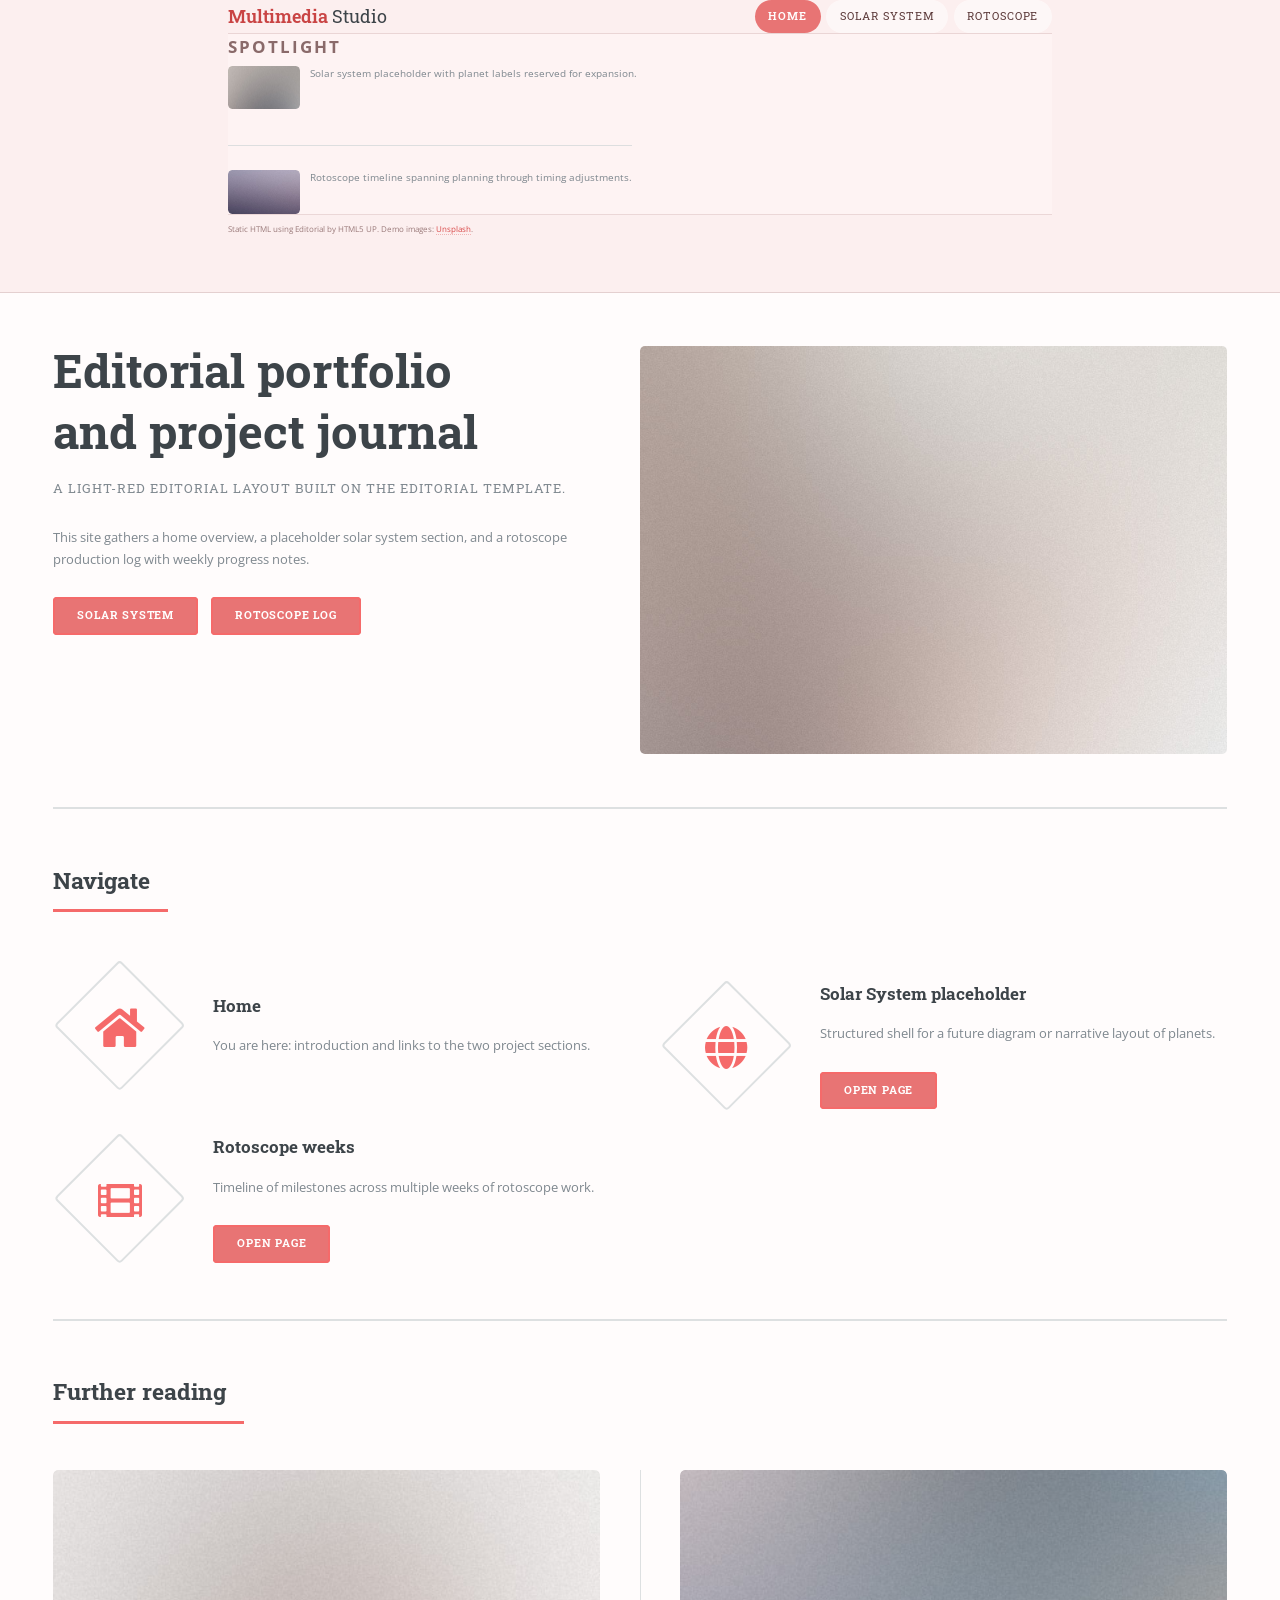
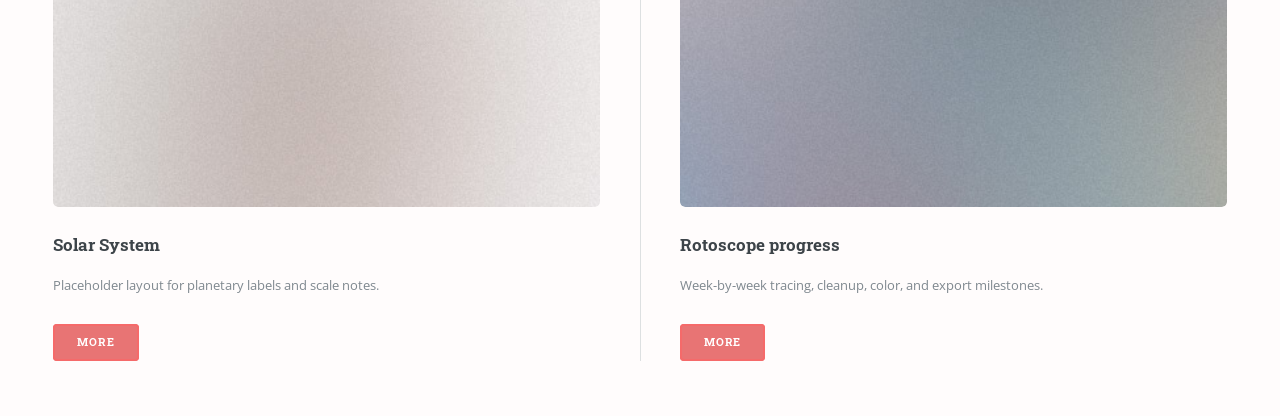
==== commit 1202ed3e: "AI gen" ====
--- a/index.html
+++ b/index.html
@@ -11,16 +11,45 @@
 	<link rel="stylesheet" href="assets/css/main.css">
 	<link rel="stylesheet" href="assets/css/site-theme.css">
 </head>
-<body class="is-preload">
+<body class="is-preload is-top-nav">
 
 	<div id="wrapper">
 
+		<div id="sidebar">
+			<div class="inner sites-top-inner">
+				<div class="sites-top-bar">
+					<a href="index.html" class="sites-brand"><strong>Multimedia</strong> Studio</a>
+					<nav id="menu" aria-label="Primary">
+						<ul>
+							<li><a href="index.html" aria-current="page">Home</a></li>
+							<li><a href="solar-system.html">Solar System</a></li>
+							<li><a href="rotoscope.html">Rotoscope</a></li>
+						</ul>
+					</nav>
+				</div>
+				<div class="sites-subbar">
+					<section class="sites-spotlight">
+						<h2 class="sites-subbar-heading">Spotlight</h2>
+						<div class="mini-posts">
+							<article>
+								<a href="solar-system.html" class="image"><img src="images/pic07.jpg" alt="Solar system spotlight thumbnail"></a>
+								<p>Solar system placeholder with planet labels reserved for expansion.</p>
+							</article>
+							<article>
+								<a href="rotoscope.html" class="image"><img src="images/pic08.jpg" alt="Rotoscope spotlight thumbnail"></a>
+								<p>Rotoscope timeline spanning planning through timing adjustments.</p>
+							</article>
+						</div>
+					</section>
+				</div>
+				<footer id="footer">
+					<p class="copyright">Static HTML using Editorial by HTML5 UP. Demo images: <a href="https://unsplash.com">Unsplash</a>.</p>
+				</footer>
+			</div>
+		</div>
+
 		<div id="main">
 			<div class="inner">
-
-				<header id="header">
-					<a href="index.html" class="logo"><strong>Multimedia</strong> Studio</a>
-				</header>
 
 				<section id="banner">
 					<div class="content">
@@ -102,43 +131,6 @@
 			</div>
 		</div>
 
-		<div id="sidebar">
-			<div class="inner">
-
-				<nav id="menu">
-					<header class="major">
-						<h2>Menu</h2>
-					</header>
-					<ul>
-						<li><a href="index.html">Home</a></li>
-						<li><a href="solar-system.html">Solar System</a></li>
-						<li><a href="rotoscope.html">Rotoscope</a></li>
-					</ul>
-				</nav>
-
-				<section>
-					<header class="major">
-						<h2>Spotlight</h2>
-					</header>
-					<div class="mini-posts">
-						<article>
-							<a href="solar-system.html" class="image"><img src="images/pic07.jpg" alt="Solar system spotlight thumbnail"></a>
-							<p>Solar system placeholder with planet labels reserved for expansion.</p>
-						</article>
-						<article>
-							<a href="rotoscope.html" class="image"><img src="images/pic08.jpg" alt="Rotoscope spotlight thumbnail"></a>
-							<p>Rotoscope timeline spanning planning through timing adjustments.</p>
-						</article>
-					</div>
-				</section>
-
-				<footer id="footer">
-					<p class="copyright">Static HTML using Editorial by HTML5 UP. Demo images: <a href="https://unsplash.com">Unsplash</a>.</p>
-				</footer>
-
-			</div>
-		</div>
-
 	</div>
 
 	<script src="assets/js/jquery.min.js"></script>
@@ -146,6 +138,7 @@
 	<script src="assets/js/breakpoints.min.js"></script>
 	<script src="assets/js/util.js"></script>
 	<script src="assets/js/main.js"></script>
+	<script src="assets/js/top-nav.js"></script>
 
 </body>
 </html>
--- a/assets/css/site-theme.css
+++ b/assets/css/site-theme.css
@@ -42,6 +42,325 @@
 	border-bottom: none !important;
 }
 
-#header .logo strong {
+#header .logo strong,
+.sites-brand strong {
 	color: #c94444;
 }
+
+/* ----- Google Sites–style top bar (body.is-top-nav) ----- */
+body.is-top-nav #wrapper {
+	-moz-flex-direction: column;
+	-webkit-flex-direction: column;
+	-ms-flex-direction: column;
+	flex-direction: column;
+	min-height: 100vh;
+}
+
+body.is-top-nav #sidebar {
+	width: 100% !important;
+	max-width: none;
+	-moz-flex-shrink: 0;
+	-webkit-flex-shrink: 0;
+	-ms-flex-shrink: 0;
+	flex-shrink: 0;
+	box-shadow: 0 1px 0 rgba(210, 180, 180, 0.6);
+	z-index: 10001;
+}
+
+body.is-top-nav #sidebar.inactive {
+	margin-left: 0 !important;
+}
+
+body.is-top-nav #sidebar .toggle {
+	display: none !important;
+}
+
+body.is-top-nav #sidebar > .inner.sites-top-inner {
+	width: 100% !important;
+	max-width: 72em;
+	margin: 0 auto;
+	padding: 0 1.25rem;
+	position: relative;
+}
+
+body.is-top-nav #sidebar > .inner.sites-top-inner > * {
+	border-bottom: none;
+	margin: 0;
+	padding: 0;
+}
+
+body.is-top-nav #sidebar > .inner.sites-top-inner > *:not(:last-child) {
+	border-bottom: 1px solid rgba(210, 180, 180, 0.45);
+}
+
+body.is-top-nav .sites-top-bar {
+	display: -moz-flex;
+	display: -webkit-flex;
+	display: -ms-flex;
+	display: flex;
+	-moz-flex-wrap: wrap;
+	-webkit-flex-wrap: wrap;
+	-ms-flex-wrap: wrap;
+	flex-wrap: wrap;
+	-moz-align-items: center;
+	-webkit-align-items: center;
+	-ms-align-items: center;
+	align-items: center;
+	-moz-justify-content: space-between;
+	-webkit-justify-content: space-between;
+	-ms-justify-content: space-between;
+	justify-content: space-between;
+	gap: 0.75rem 1.25rem;
+	padding: 0.65rem 0;
+}
+
+body.is-top-nav .sites-brand {
+	font-family: "Roboto Slab", serif;
+	font-size: 1.1rem;
+	font-weight: 400;
+	border-bottom: none !important;
+	text-decoration: none;
+	color: #3d4449 !important;
+}
+
+body.is-top-nav .sites-brand:hover {
+	color: #b83636 !important;
+}
+
+body.is-top-nav #menu {
+	margin: 0;
+}
+
+body.is-top-nav #menu > ul {
+	display: -moz-flex;
+	display: -webkit-flex;
+	display: -ms-flex;
+	display: flex;
+	-moz-flex-wrap: wrap;
+	-webkit-flex-wrap: wrap;
+	-ms-flex-wrap: wrap;
+	flex-wrap: wrap;
+	-moz-align-items: center;
+	-webkit-align-items: center;
+	-ms-align-items: center;
+	align-items: center;
+	gap: 0.2rem 0.35rem;
+	margin: 0;
+	padding: 0;
+	list-style: none;
+	border: 0;
+}
+
+body.is-top-nav #menu > ul > li {
+	border: 0;
+	padding: 0;
+	margin: 0;
+}
+
+body.is-top-nav #menu > ul > li a {
+	display: block;
+	padding: 0.45rem 0.85rem;
+	border-radius: 1.25rem;
+	border-bottom: none !important;
+	text-decoration: none;
+	font-size: 0.95em;
+	color: #5c3a3a !important;
+	background-color: rgba(255, 255, 255, 0.55);
+}
+
+body.is-top-nav #menu > ul > li a:hover {
+	background-color: rgba(255, 220, 220, 0.85);
+	color: #b83636 !important;
+}
+
+body.is-top-nav #menu > ul > li a[aria-current="page"] {
+	background-color: #e87474;
+	color: #ffffff !important;
+	font-weight: 600;
+}
+
+body.is-top-nav #menu > ul > li a[aria-current="page"]:hover {
+	background-color: #d94848;
+	color: #ffffff !important;
+}
+
+body.is-top-nav .sites-subbar {
+	padding: 0.55rem 0 0.65rem;
+	background-color: rgba(255, 245, 245, 0.85);
+}
+
+body.is-top-nav .sites-subbar-heading {
+	margin: 0 0 0.4rem;
+	font-size: 0.72rem;
+	text-transform: uppercase;
+	letter-spacing: 0.12em;
+	color: #8a6a6a;
+	font-family: "Open Sans", sans-serif;
+}
+
+body.is-top-nav .sites-subbar .mini-posts {
+	display: -moz-flex;
+	display: -webkit-flex;
+	display: -ms-flex;
+	display: flex;
+	-moz-flex-wrap: wrap;
+	-webkit-flex-wrap: wrap;
+	-ms-flex-wrap: wrap;
+	flex-wrap: wrap;
+	gap: 0.75rem 1.25rem;
+	margin: 0;
+}
+
+body.is-top-nav .sites-subbar .mini-posts article {
+	display: -moz-flex;
+	display: -webkit-flex;
+	display: -ms-flex;
+	display: flex;
+	-moz-align-items: flex-start;
+	-webkit-align-items: flex-start;
+	-ms-align-items: flex-start;
+	align-items: flex-start;
+	gap: 0.65rem;
+	min-width: 0;
+}
+
+body.is-top-nav .sites-subbar .mini-posts .image {
+	margin: 0;
+	width: 4.5rem;
+	flex-shrink: 0;
+}
+
+body.is-top-nav .sites-subbar .mini-posts .image img {
+	display: block;
+	width: 100%;
+	height: auto;
+	border-radius: 0.25rem;
+}
+
+body.is-top-nav .sites-subbar .mini-posts p {
+	margin: 0;
+	font-size: 0.85em;
+	line-height: 1.45;
+	color: #7f888f;
+}
+
+body.is-top-nav .sites-subbar .actions {
+	margin: 0.35rem 0 0;
+}
+
+body.is-top-nav .sites-week-nav {
+	display: -moz-flex;
+	display: -webkit-flex;
+	display: -ms-flex;
+	display: flex;
+	-moz-flex-wrap: wrap;
+	-webkit-flex-wrap: wrap;
+	-ms-flex-wrap: wrap;
+	flex-wrap: wrap;
+	-moz-align-items: center;
+	-webkit-align-items: center;
+	-ms-align-items: center;
+	align-items: center;
+	gap: 0.45rem 0.65rem;
+}
+
+body.is-top-nav .sites-week-nav-label {
+	font-size: 0.72rem;
+	text-transform: uppercase;
+	letter-spacing: 0.1em;
+	color: #8a6a6a;
+	font-weight: 600;
+	margin: 0;
+}
+
+body.is-top-nav .sites-week-nav ul {
+	display: -moz-flex;
+	display: -webkit-flex;
+	display: -ms-flex;
+	display: flex;
+	-moz-flex-wrap: wrap;
+	-webkit-flex-wrap: wrap;
+	-ms-flex-wrap: wrap;
+	flex-wrap: wrap;
+	gap: 0.25rem;
+	margin: 0;
+	padding: 0;
+	list-style: none;
+}
+
+body.is-top-nav .sites-week-nav li {
+	margin: 0;
+	padding: 0;
+	border: 0;
+}
+
+body.is-top-nav .sites-week-nav a {
+	display: block;
+	padding: 0.3rem 0.55rem;
+	border-radius: 0.25rem;
+	border-bottom: none !important;
+	font-size: 0.85em;
+	background-color: rgba(255, 255, 255, 0.7);
+	color: #5c3a3a !important;
+}
+
+body.is-top-nav .sites-week-nav a:hover {
+	background-color: #f4c7c7;
+}
+
+body.is-top-nav #sidebar #footer {
+	padding: 0.45rem 0 0.55rem;
+	margin: 0;
+	font-size: 0.78em;
+}
+
+body.is-top-nav #sidebar #footer .copyright {
+	margin: 0;
+	color: #9a7a7a;
+}
+
+body.is-top-nav #main {
+	width: 100%;
+}
+
+@media screen and (max-width: 1280px) {
+	body.is-top-nav #sidebar {
+		position: relative !important;
+		left: auto !important;
+		top: auto !important;
+		height: auto !important;
+		box-shadow: 0 1px 0 rgba(210, 180, 180, 0.6) !important;
+	}
+
+	body.is-top-nav #sidebar > .inner.sites-top-inner {
+		position: relative !important;
+		height: auto !important;
+		overflow: visible !important;
+		left: auto !important;
+		top: auto !important;
+	}
+
+	body.is-preload.is-top-nav #sidebar {
+		display: block !important;
+	}
+}
+
+@media screen and (max-width: 736px) {
+	body.is-top-nav .sites-top-bar {
+		-moz-flex-direction: column;
+		-webkit-flex-direction: column;
+		-ms-flex-direction: column;
+		flex-direction: column;
+		-moz-align-items: stretch;
+		-webkit-align-items: stretch;
+		-ms-align-items: stretch;
+		align-items: stretch;
+	}
+
+	body.is-top-nav #menu > ul {
+		-moz-justify-content: flex-start;
+		-webkit-justify-content: flex-start;
+		-ms-justify-content: flex-start;
+		justify-content: flex-start;
+	}
+}
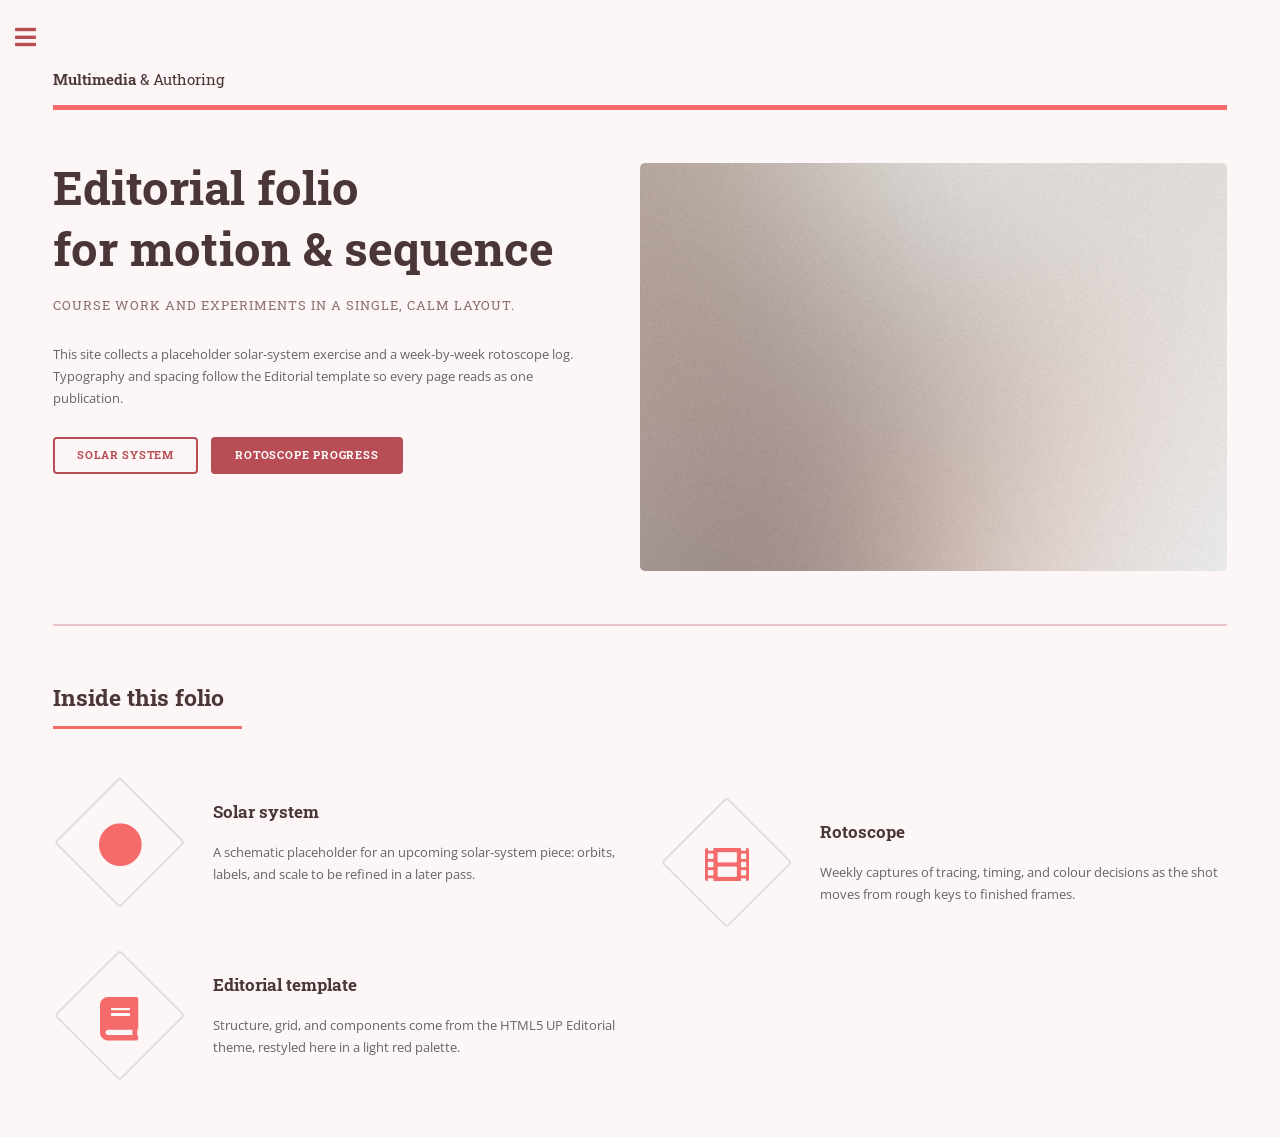
==== commit 0efed31d: "AI gen" ====
--- a/index.html
+++ b/index.html
@@ -1,144 +1,100 @@
 <!DOCTYPE html>
-<!--
-	Editorial by HTML5 UP — adapted for course pages.
-	html5up.net | @ajlkn | CCA 3.0 (html5up.net/license)
--->
 <html lang="en">
 <head>
-	<title>Multimedia Studio | Home</title>
-	<meta charset="utf-8">
-	<meta name="viewport" content="width=device-width, initial-scale=1">
-	<link rel="stylesheet" href="assets/css/main.css">
-	<link rel="stylesheet" href="assets/css/site-theme.css">
+<meta charset="utf-8">
+<meta name="viewport" content="width=device-width, initial-scale=1">
+<title>Home — Multimedia &amp; Authoring</title>
+<link rel="stylesheet" href="assets/css/main.css">
+<link rel="stylesheet" href="assets/css/site-theme.css">
 </head>
-<body class="is-preload is-top-nav">
-
-	<div id="wrapper">
-
-		<div id="sidebar">
-			<div class="inner sites-top-inner">
-				<div class="sites-top-bar">
-					<a href="index.html" class="sites-brand"><strong>Multimedia</strong> Studio</a>
-					<nav id="menu" aria-label="Primary">
-						<ul>
-							<li><a href="index.html" aria-current="page">Home</a></li>
-							<li><a href="solar-system.html">Solar System</a></li>
-							<li><a href="rotoscope.html">Rotoscope</a></li>
-						</ul>
-					</nav>
-				</div>
-				<div class="sites-subbar">
-					<section class="sites-spotlight">
-						<h2 class="sites-subbar-heading">Spotlight</h2>
-						<div class="mini-posts">
-							<article>
-								<a href="solar-system.html" class="image"><img src="images/pic07.jpg" alt="Solar system spotlight thumbnail"></a>
-								<p>Solar system placeholder with planet labels reserved for expansion.</p>
-							</article>
-							<article>
-								<a href="rotoscope.html" class="image"><img src="images/pic08.jpg" alt="Rotoscope spotlight thumbnail"></a>
-								<p>Rotoscope timeline spanning planning through timing adjustments.</p>
-							</article>
-						</div>
-					</section>
-				</div>
-				<footer id="footer">
-					<p class="copyright">Static HTML using Editorial by HTML5 UP. Demo images: <a href="https://unsplash.com">Unsplash</a>.</p>
-				</footer>
-			</div>
-		</div>
-
-		<div id="main">
-			<div class="inner">
-
-				<section id="banner">
-					<div class="content">
-						<header>
-							<h1>Editorial portfolio<br>
-							and project journal</h1>
-							<p>A light-red editorial layout built on the Editorial template.</p>
-						</header>
-						<p>This site gathers a home overview, a placeholder solar system section, and a rotoscope production log with weekly progress notes.</p>
-						<ul class="actions">
-							<li><a href="solar-system.html" class="button big">Solar System</a></li>
-							<li><a href="rotoscope.html" class="button big">Rotoscope log</a></li>
-						</ul>
-					</div>
-					<span class="image object">
-						<img src="images/pic10.jpg" alt="Abstract editorial photograph">
-					</span>
-				</section>
-
-				<section>
-					<header class="major">
-						<h2>Navigate</h2>
-					</header>
-					<div class="features">
-						<article>
-							<span class="icon solid fa-home"></span>
-							<div class="content">
-								<h3>Home</h3>
-								<p>You are here: introduction and links to the two project sections.</p>
-							</div>
-						</article>
-						<article>
-							<span class="icon solid fa-globe"></span>
-							<div class="content">
-								<h3>Solar System placeholder</h3>
-								<p>Structured shell for a future diagram or narrative layout of planets.</p>
-								<ul class="actions">
-									<li><a href="solar-system.html" class="button">Open page</a></li>
-								</ul>
-							</div>
-						</article>
-						<article>
-							<span class="icon solid fa-film"></span>
-							<div class="content">
-								<h3>Rotoscope weeks</h3>
-								<p>Timeline of milestones across multiple weeks of rotoscope work.</p>
-								<ul class="actions">
-									<li><a href="rotoscope.html" class="button">Open page</a></li>
-								</ul>
-							</div>
-						</article>
-					</div>
-				</section>
-
-				<section>
-					<header class="major">
-						<h2>Further reading</h2>
-					</header>
-					<div class="posts">
-						<article>
-							<a href="solar-system.html" class="image"><img src="images/pic01.jpg" alt="Thumbnail linking to Solar System page"></a>
-							<h3>Solar System</h3>
-							<p>Placeholder layout for planetary labels and scale notes.</p>
-							<ul class="actions">
-								<li><a href="solar-system.html" class="button">More</a></li>
-							</ul>
-						</article>
-						<article>
-							<a href="rotoscope.html" class="image"><img src="images/pic02.jpg" alt="Thumbnail linking to Rotoscope page"></a>
-							<h3>Rotoscope progress</h3>
-							<p>Week-by-week tracing, cleanup, color, and export milestones.</p>
-							<ul class="actions">
-								<li><a href="rotoscope.html" class="button">More</a></li>
-							</ul>
-						</article>
-					</div>
-				</section>
-
-			</div>
-		</div>
-
-	</div>
-
-	<script src="assets/js/jquery.min.js"></script>
-	<script src="assets/js/browser.min.js"></script>
-	<script src="assets/js/breakpoints.min.js"></script>
-	<script src="assets/js/util.js"></script>
-	<script src="assets/js/main.js"></script>
-	<script src="assets/js/top-nav.js"></script>
-
+<body class="is-preload site-editorial">
+<div id="wrapper">
+<div id="main">
+<div class="inner">
+<header id="header">
+<a href="index.html" class="logo"><strong>Multimedia</strong> &amp; Authoring</a>
+</header>
+<section id="banner">
+<div class="content">
+<header>
+<h1>Editorial folio<br>
+for motion &amp; sequence</h1>
+<p>Course work and experiments in a single, calm layout.</p>
+</header>
+<p>This site collects a placeholder solar-system exercise and a week-by-week rotoscope log. Typography and spacing follow the Editorial template so every page reads as one publication.</p>
+<ul class="actions">
+<li><a href="solar-system.html" class="button big">Solar system</a></li>
+<li><a href="rotoscope.html" class="button big primary">Rotoscope progress</a></li>
+</ul>
+</div>
+<span class="image object">
+<img src="images/pic10.jpg" width="1200" height="800" alt="Abstract warm-toned photograph used as masthead art.">
+</span>
+</section>
+<section>
+<header class="major">
+<h2>Inside this folio</h2>
+</header>
+<div class="features">
+<article>
+<span class="icon solid fa-circle"></span>
+<div class="content">
+<h3>Solar system</h3>
+<p>A schematic placeholder for an upcoming solar-system piece: orbits, labels, and scale to be refined in a later pass.</p>
+</div>
+</article>
+<article>
+<span class="icon solid fa-film"></span>
+<div class="content">
+<h3>Rotoscope</h3>
+<p>Weekly captures of tracing, timing, and colour decisions as the shot moves from rough keys to finished frames.</p>
+</div>
+</article>
+<article>
+<span class="icon solid fa-book"></span>
+<div class="content">
+<h3>Editorial template</h3>
+<p>Structure, grid, and components come from the HTML5 UP Editorial theme, restyled here in a light red palette.</p>
+</div>
+</article>
+</div>
+</section>
+</div>
+</div>
+<div id="sidebar">
+<div class="inner">
+<div id="search" class="alt">
+<form method="get" action="#" role="search">
+<label for="query" class="visually-hidden">Search</label>
+<input type="search" name="query" id="query" placeholder="Search" autocomplete="off">
+</form>
+</div>
+<nav id="menu" aria-label="Primary">
+<header class="major">
+<h2>Menu</h2>
+</header>
+<ul>
+<li class="nav-current"><a href="index.html" aria-current="page">Home</a></li>
+<li><a href="solar-system.html">Solar system</a></li>
+<li><a href="rotoscope.html">Rotoscope</a></li>
+</ul>
+</nav>
+<section>
+<header class="major">
+<h2>Colophon</h2>
+</header>
+<p>Design based on Editorial by HTML5 UP, extended with local theme CSS.</p>
+</section>
+<footer id="footer">
+<p class="copyright">Multimedia &amp; Authoring. Template: <a href="https://html5up.net/editorial">HTML5 UP Editorial</a>.</p>
+</footer>
+</div>
+</div>
+</div>
+<script src="assets/js/jquery.min.js"></script>
+<script src="assets/js/browser.min.js"></script>
+<script src="assets/js/breakpoints.min.js"></script>
+<script src="assets/js/util.js"></script>
+<script src="assets/js/main.js"></script>
 </body>
 </html>
--- a/assets/css/site-theme.css
+++ b/assets/css/site-theme.css
@@ -1,366 +1,250 @@
-/* Editorial light-red overrides — load after assets/css/main.css */
-body {
-	background-color: #fff8f8 !important;
-}
-
-#main > .inner {
-	background-color: rgba(255, 252, 252, 0.96);
-}
-
-#sidebar {
-	background-color: #fcefef !important;
-}
-
-#sidebar > .inner > .alt {
-	background-color: #f5e4e4 !important;
-}
-
-a {
-	color: #d94848 !important;
-	border-bottom-color: rgba(217, 72, 72, 0.35) !important;
-}
-
-a:hover {
-	color: #b83636 !important;
-	border-bottom-color: #b83636 !important;
-}
-
-.button {
-	background-color: #e87474 !important;
-	color: #ffffff !important;
-	border-bottom-color: transparent !important;
-}
-
-.button:hover {
-	background-color: #d94848 !important;
-	color: #ffffff !important;
-}
-
-input[type="submit"],
-input[type="reset"],
-button {
-	border-bottom: none !important;
-}
-
-#header .logo strong,
-.sites-brand strong {
-	color: #c94444;
-}
-
-/* ----- Google Sites–style top bar (body.is-top-nav) ----- */
-body.is-top-nav #wrapper {
-	-moz-flex-direction: column;
-	-webkit-flex-direction: column;
-	-ms-flex-direction: column;
-	flex-direction: column;
-	min-height: 100vh;
-}
-
-body.is-top-nav #sidebar {
-	width: 100% !important;
-	max-width: none;
-	-moz-flex-shrink: 0;
-	-webkit-flex-shrink: 0;
-	-ms-flex-shrink: 0;
-	flex-shrink: 0;
-	box-shadow: 0 1px 0 rgba(210, 180, 180, 0.6);
-	z-index: 10001;
-}
-
-body.is-top-nav #sidebar.inactive {
-	margin-left: 0 !important;
-}
-
-body.is-top-nav #sidebar .toggle {
-	display: none !important;
-}
-
-body.is-top-nav #sidebar > .inner.sites-top-inner {
-	width: 100% !important;
-	max-width: 72em;
-	margin: 0 auto;
-	padding: 0 1.25rem;
-	position: relative;
-}
-
-body.is-top-nav #sidebar > .inner.sites-top-inner > * {
-	border-bottom: none;
-	margin: 0;
-	padding: 0;
-}
-
-body.is-top-nav #sidebar > .inner.sites-top-inner > *:not(:last-child) {
-	border-bottom: 1px solid rgba(210, 180, 180, 0.45);
-}
-
-body.is-top-nav .sites-top-bar {
-	display: -moz-flex;
-	display: -webkit-flex;
-	display: -ms-flex;
-	display: flex;
-	-moz-flex-wrap: wrap;
-	-webkit-flex-wrap: wrap;
-	-ms-flex-wrap: wrap;
-	flex-wrap: wrap;
-	-moz-align-items: center;
-	-webkit-align-items: center;
-	-ms-align-items: center;
-	align-items: center;
-	-moz-justify-content: space-between;
-	-webkit-justify-content: space-between;
-	-ms-justify-content: space-between;
-	justify-content: space-between;
-	gap: 0.75rem 1.25rem;
-	padding: 0.65rem 0;
-}
-
-body.is-top-nav .sites-brand {
-	font-family: "Roboto Slab", serif;
-	font-size: 1.1rem;
-	font-weight: 400;
-	border-bottom: none !important;
-	text-decoration: none;
-	color: #3d4449 !important;
-}
-
-body.is-top-nav .sites-brand:hover {
-	color: #b83636 !important;
-}
-
-body.is-top-nav #menu {
-	margin: 0;
-}
-
-body.is-top-nav #menu > ul {
-	display: -moz-flex;
-	display: -webkit-flex;
-	display: -ms-flex;
-	display: flex;
-	-moz-flex-wrap: wrap;
-	-webkit-flex-wrap: wrap;
-	-ms-flex-wrap: wrap;
-	flex-wrap: wrap;
-	-moz-align-items: center;
-	-webkit-align-items: center;
-	-ms-align-items: center;
-	align-items: center;
-	gap: 0.2rem 0.35rem;
-	margin: 0;
-	padding: 0;
-	list-style: none;
-	border: 0;
-}
-
-body.is-top-nav #menu > ul > li {
-	border: 0;
-	padding: 0;
-	margin: 0;
-}
-
-body.is-top-nav #menu > ul > li a {
-	display: block;
-	padding: 0.45rem 0.85rem;
-	border-radius: 1.25rem;
-	border-bottom: none !important;
-	text-decoration: none;
-	font-size: 0.95em;
-	color: #5c3a3a !important;
-	background-color: rgba(255, 255, 255, 0.55);
-}
-
-body.is-top-nav #menu > ul > li a:hover {
-	background-color: rgba(255, 220, 220, 0.85);
-	color: #b83636 !important;
-}
-
-body.is-top-nav #menu > ul > li a[aria-current="page"] {
-	background-color: #e87474;
-	color: #ffffff !important;
-	font-weight: 600;
-}
-
-body.is-top-nav #menu > ul > li a[aria-current="page"]:hover {
-	background-color: #d94848;
-	color: #ffffff !important;
-}
-
-body.is-top-nav .sites-subbar {
-	padding: 0.55rem 0 0.65rem;
-	background-color: rgba(255, 245, 245, 0.85);
-}
-
-body.is-top-nav .sites-subbar-heading {
-	margin: 0 0 0.4rem;
-	font-size: 0.72rem;
-	text-transform: uppercase;
-	letter-spacing: 0.12em;
-	color: #8a6a6a;
-	font-family: "Open Sans", sans-serif;
-}
-
-body.is-top-nav .sites-subbar .mini-posts {
-	display: -moz-flex;
-	display: -webkit-flex;
-	display: -ms-flex;
-	display: flex;
-	-moz-flex-wrap: wrap;
-	-webkit-flex-wrap: wrap;
-	-ms-flex-wrap: wrap;
-	flex-wrap: wrap;
-	gap: 0.75rem 1.25rem;
-	margin: 0;
-}
-
-body.is-top-nav .sites-subbar .mini-posts article {
-	display: -moz-flex;
-	display: -webkit-flex;
-	display: -ms-flex;
-	display: flex;
-	-moz-align-items: flex-start;
-	-webkit-align-items: flex-start;
-	-ms-align-items: flex-start;
-	align-items: flex-start;
-	gap: 0.65rem;
-	min-width: 0;
-}
-
-body.is-top-nav .sites-subbar .mini-posts .image {
-	margin: 0;
-	width: 4.5rem;
-	flex-shrink: 0;
-}
-
-body.is-top-nav .sites-subbar .mini-posts .image img {
-	display: block;
-	width: 100%;
-	height: auto;
-	border-radius: 0.25rem;
-}
-
-body.is-top-nav .sites-subbar .mini-posts p {
-	margin: 0;
-	font-size: 0.85em;
-	line-height: 1.45;
-	color: #7f888f;
-}
-
-body.is-top-nav .sites-subbar .actions {
-	margin: 0.35rem 0 0;
-}
-
-body.is-top-nav .sites-week-nav {
-	display: -moz-flex;
-	display: -webkit-flex;
-	display: -ms-flex;
-	display: flex;
-	-moz-flex-wrap: wrap;
-	-webkit-flex-wrap: wrap;
-	-ms-flex-wrap: wrap;
-	flex-wrap: wrap;
-	-moz-align-items: center;
-	-webkit-align-items: center;
-	-ms-align-items: center;
-	align-items: center;
-	gap: 0.45rem 0.65rem;
-}
-
-body.is-top-nav .sites-week-nav-label {
-	font-size: 0.72rem;
-	text-transform: uppercase;
-	letter-spacing: 0.1em;
-	color: #8a6a6a;
-	font-weight: 600;
-	margin: 0;
-}
-
-body.is-top-nav .sites-week-nav ul {
-	display: -moz-flex;
-	display: -webkit-flex;
-	display: -ms-flex;
-	display: flex;
-	-moz-flex-wrap: wrap;
-	-webkit-flex-wrap: wrap;
-	-ms-flex-wrap: wrap;
-	flex-wrap: wrap;
-	gap: 0.25rem;
-	margin: 0;
-	padding: 0;
-	list-style: none;
-}
-
-body.is-top-nav .sites-week-nav li {
-	margin: 0;
-	padding: 0;
-	border: 0;
-}
-
-body.is-top-nav .sites-week-nav a {
-	display: block;
-	padding: 0.3rem 0.55rem;
-	border-radius: 0.25rem;
-	border-bottom: none !important;
-	font-size: 0.85em;
-	background-color: rgba(255, 255, 255, 0.7);
-	color: #5c3a3a !important;
-}
-
-body.is-top-nav .sites-week-nav a:hover {
-	background-color: #f4c7c7;
-}
-
-body.is-top-nav #sidebar #footer {
-	padding: 0.45rem 0 0.55rem;
-	margin: 0;
-	font-size: 0.78em;
-}
-
-body.is-top-nav #sidebar #footer .copyright {
-	margin: 0;
-	color: #9a7a7a;
-}
-
-body.is-top-nav #main {
-	width: 100%;
-}
-
-@media screen and (max-width: 1280px) {
-	body.is-top-nav #sidebar {
-		position: relative !important;
-		left: auto !important;
-		top: auto !important;
-		height: auto !important;
-		box-shadow: 0 1px 0 rgba(210, 180, 180, 0.6) !important;
-	}
-
-	body.is-top-nav #sidebar > .inner.sites-top-inner {
-		position: relative !important;
-		height: auto !important;
-		overflow: visible !important;
-		left: auto !important;
-		top: auto !important;
-	}
-
-	body.is-preload.is-top-nav #sidebar {
-		display: block !important;
-	}
-}
-
-@media screen and (max-width: 736px) {
-	body.is-top-nav .sites-top-bar {
-		-moz-flex-direction: column;
-		-webkit-flex-direction: column;
-		-ms-flex-direction: column;
-		flex-direction: column;
-		-moz-align-items: stretch;
-		-webkit-align-items: stretch;
-		-ms-align-items: stretch;
-		align-items: stretch;
-	}
-
-	body.is-top-nav #menu > ul {
-		-moz-justify-content: flex-start;
-		-webkit-justify-content: flex-start;
-		-ms-justify-content: flex-start;
-		justify-content: flex-start;
-	}
-}
+/* Light red editorial palette — loads after main.css */
+body.site-editorial {
+  background: #fdf6f6;
+  color: #6a6366;
+}
+
+body.site-editorial strong,
+body.site-editorial b {
+  color: #4a3538;
+}
+
+body.site-editorial h1,
+body.site-editorial h2,
+body.site-editorial h3,
+body.site-editorial h4 {
+  color: #4a3538;
+}
+
+body.site-editorial a {
+  color: #b84d55;
+  border-bottom-color: rgba(184, 77, 85, 0.35);
+}
+
+body.site-editorial a:hover {
+  border-bottom-color: #b84d55;
+  color: #9a3d44 !important;
+}
+
+body.site-editorial #sidebar {
+  background-color: #faf0f0;
+}
+
+body.site-editorial #sidebar > .inner > .alt {
+  background-color: #f5e4e5;
+}
+
+body.site-editorial #main > .inner > section {
+  border-top-color: rgba(200, 140, 145, 0.45);
+}
+
+body.site-editorial #sidebar > .inner > * {
+  border-bottom-color: rgba(200, 140, 145, 0.45);
+}
+
+body.site-editorial #header .logo {
+  color: #4a3538;
+}
+
+body.site-editorial .button {
+  box-shadow: inset 0 0 0 2px #b84d55;
+  color: #b84d55 !important;
+}
+
+body.site-editorial .button:hover {
+  background-color: rgba(184, 77, 85, 0.08);
+}
+
+body.site-editorial .button.primary,
+body.site-editorial button.primary,
+body.site-editorial input[type="submit"].primary {
+  background-color: #b84d55 !important;
+  box-shadow: none;
+  color: #fff !important;
+}
+
+body.site-editorial .button.primary:hover {
+  background-color: #9a3d44 !important;
+}
+
+body.site-editorial #menu ul a:hover,
+body.site-editorial #menu ul span.opener:hover {
+  color: #b84d55;
+}
+
+body.site-editorial #menu ul span.opener.active + ul,
+body.site-editorial #menu ul span.opener:hover + ul {
+  color: inherit;
+}
+
+body.site-editorial #banner .content header p {
+  color: #8a6e72;
+}
+
+body.site-editorial hr.major {
+  border-bottom-color: rgba(200, 140, 145, 0.5);
+}
+
+body.site-editorial .features article .icon {
+  color: #b84d55;
+}
+
+body.site-editorial input[type="text"]:focus,
+body.site-editorial input[type="email"]:focus,
+body.site-editorial select:focus,
+body.site-editorial textarea:focus {
+  border-color: #b84d55;
+  box-shadow: 0 0 0 1px #b84d55;
+}
+
+/* Solar system placeholder */
+.solar-placeholder {
+  margin: 2em 0;
+  padding: 2.5em;
+  background: #fff9f9;
+  border: 1px solid rgba(200, 140, 145, 0.35);
+  border-radius: 0.375em;
+  text-align: center;
+}
+
+.solar-diagram {
+  position: relative;
+  width: min(100%, 22em);
+  height: 22em;
+  margin: 2em auto;
+}
+
+.solar-diagram .orbit {
+  position: absolute;
+  left: 50%;
+  top: 50%;
+  border: 1px dashed rgba(184, 77, 85, 0.35);
+  border-radius: 50%;
+  transform: translate(-50%, -50%);
+}
+
+.solar-diagram .orbit:nth-child(1) {
+  width: 5em;
+  height: 5em;
+}
+
+.solar-diagram .orbit:nth-child(2) {
+  width: 9em;
+  height: 9em;
+}
+
+.solar-diagram .orbit:nth-child(3) {
+  width: 14em;
+  height: 14em;
+}
+
+.solar-diagram .orbit:nth-child(4) {
+  width: 19em;
+  height: 19em;
+}
+
+.solar-diagram .sun {
+  position: absolute;
+  left: 50%;
+  top: 50%;
+  width: 1.75em;
+  height: 1.75em;
+  margin: -0.875em 0 0 -0.875em;
+  background: radial-gradient(circle at 30% 30%, #ffd4a8, #b84d55);
+  border-radius: 50%;
+  box-shadow: 0 0 0 3px rgba(184, 77, 85, 0.2);
+}
+
+.solar-diagram .planet {
+  position: absolute;
+  width: 0.65em;
+  height: 0.65em;
+  background: #c99aa0;
+  border-radius: 50%;
+  left: 50%;
+  top: 0.5em;
+  margin-left: -0.325em;
+}
+
+/* Rotoscope week timeline */
+.rotoscope-timeline {
+  list-style: none;
+  margin: 0;
+  padding: 0;
+  border-left: 3px solid rgba(184, 77, 85, 0.45);
+  margin-left: 0.75em;
+  padding-left: 2em;
+}
+
+.rotoscope-timeline > li {
+  position: relative;
+  margin: 0 0 2.5em 0;
+  padding: 0;
+}
+
+.rotoscope-timeline > li::before {
+  content: "";
+  position: absolute;
+  left: -2.35em;
+  top: 0.35em;
+  width: 0.75em;
+  height: 0.75em;
+  background: #b84d55;
+  border-radius: 50%;
+  box-shadow: 0 0 0 4px #fdf6f6;
+}
+
+.rotoscope-week {
+  background: #fff9f9;
+  border: 1px solid rgba(200, 140, 145, 0.35);
+  border-radius: 0.375em;
+  padding: 1.5em 1.75em;
+}
+
+.rotoscope-week header {
+  margin-bottom: 1em;
+}
+
+.rotoscope-week h3 {
+  margin: 0;
+  font-size: 1.15em;
+}
+
+.rotoscope-week .week-meta {
+  font-size: 0.9em;
+  color: #8a6e72;
+  margin-top: 0.25em;
+}
+
+.rotoscope-week figure {
+  margin: 1em 0 0 0;
+}
+
+.rotoscope-week figure img {
+  width: 100%;
+  max-width: 28em;
+  border-radius: 0.25em;
+}
+
+.rotoscope-week figcaption {
+  font-size: 0.85em;
+  color: #8a6e72;
+  margin-top: 0.5em;
+}
+
+.nav-current > a {
+  color: #9a3d44 !important;
+  font-weight: 600;
+}
+
+.visually-hidden {
+  position: absolute;
+  width: 1px;
+  height: 1px;
+  padding: 0;
+  margin: -1px;
+  overflow: hidden;
+  clip: rect(0, 0, 0, 0);
+  white-space: nowrap;
+  border: 0;
+}
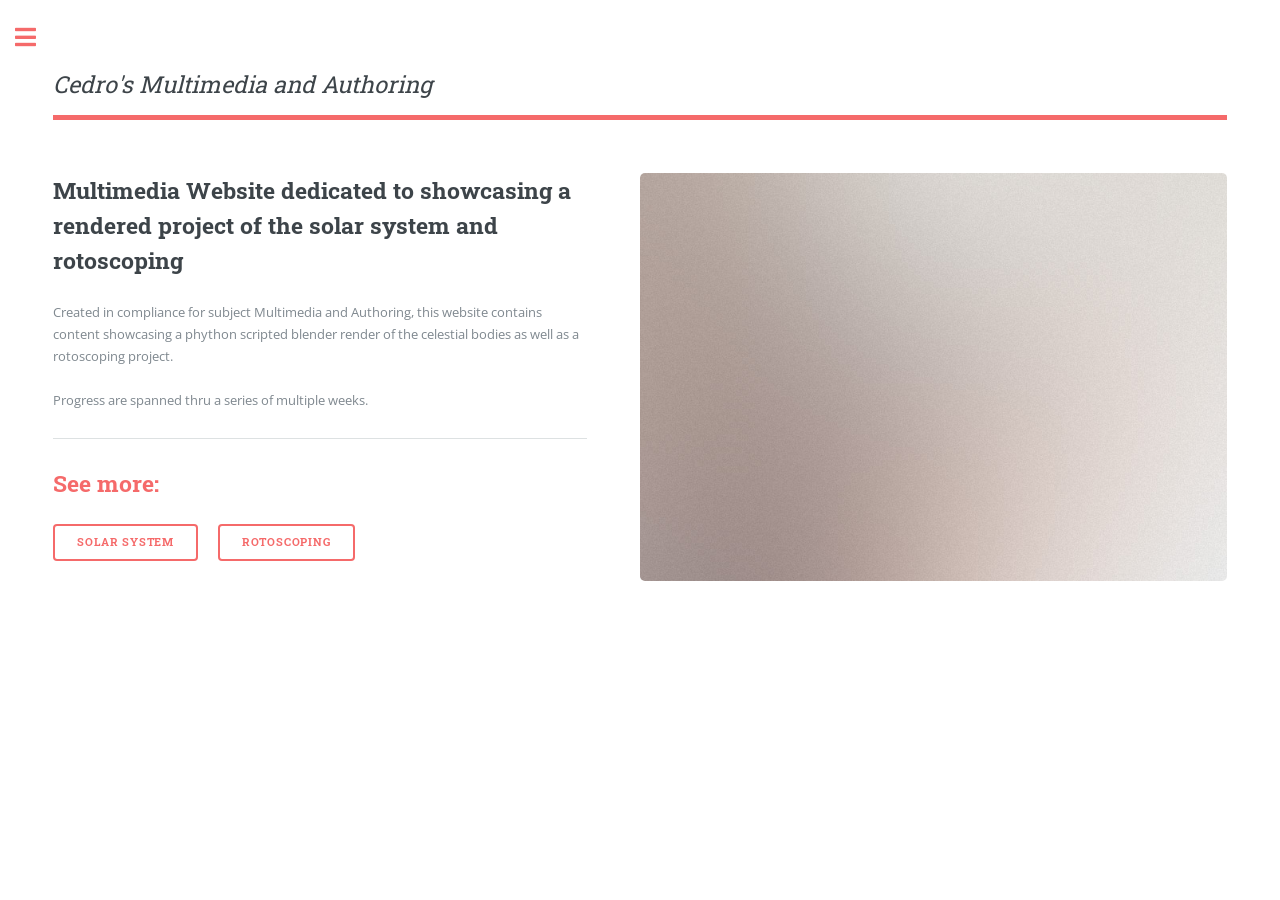
==== commit 3a9b32a1: "Update Updated to 18/04/2026" ====
--- a/index.html
+++ b/index.html
@@ -1,100 +1,87 @@
-<!DOCTYPE html>
-<html lang="en">
-<head>
-<meta charset="utf-8">
-<meta name="viewport" content="width=device-width, initial-scale=1">
-<title>Home — Multimedia &amp; Authoring</title>
-<link rel="stylesheet" href="assets/css/main.css">
-<link rel="stylesheet" href="assets/css/site-theme.css">
-</head>
-<body class="is-preload site-editorial">
-<div id="wrapper">
-<div id="main">
-<div class="inner">
-<header id="header">
-<a href="index.html" class="logo"><strong>Multimedia</strong> &amp; Authoring</a>
-</header>
-<section id="banner">
-<div class="content">
-<header>
-<h1>Editorial folio<br>
-for motion &amp; sequence</h1>
-<p>Course work and experiments in a single, calm layout.</p>
-</header>
-<p>This site collects a placeholder solar-system exercise and a week-by-week rotoscope log. Typography and spacing follow the Editorial template so every page reads as one publication.</p>
-<ul class="actions">
-<li><a href="solar-system.html" class="button big">Solar system</a></li>
-<li><a href="rotoscope.html" class="button big primary">Rotoscope progress</a></li>
-</ul>
-</div>
-<span class="image object">
-<img src="images/pic10.jpg" width="1200" height="800" alt="Abstract warm-toned photograph used as masthead art.">
-</span>
-</section>
-<section>
-<header class="major">
-<h2>Inside this folio</h2>
-</header>
-<div class="features">
-<article>
-<span class="icon solid fa-circle"></span>
-<div class="content">
-<h3>Solar system</h3>
-<p>A schematic placeholder for an upcoming solar-system piece: orbits, labels, and scale to be refined in a later pass.</p>
-</div>
-</article>
-<article>
-<span class="icon solid fa-film"></span>
-<div class="content">
-<h3>Rotoscope</h3>
-<p>Weekly captures of tracing, timing, and colour decisions as the shot moves from rough keys to finished frames.</p>
-</div>
-</article>
-<article>
-<span class="icon solid fa-book"></span>
-<div class="content">
-<h3>Editorial template</h3>
-<p>Structure, grid, and components come from the HTML5 UP Editorial theme, restyled here in a light red palette.</p>
-</div>
-</article>
-</div>
-</section>
-</div>
-</div>
-<div id="sidebar">
-<div class="inner">
-<div id="search" class="alt">
-<form method="get" action="#" role="search">
-<label for="query" class="visually-hidden">Search</label>
-<input type="search" name="query" id="query" placeholder="Search" autocomplete="off">
-</form>
-</div>
-<nav id="menu" aria-label="Primary">
-<header class="major">
-<h2>Menu</h2>
-</header>
-<ul>
-<li class="nav-current"><a href="index.html" aria-current="page">Home</a></li>
-<li><a href="solar-system.html">Solar system</a></li>
-<li><a href="rotoscope.html">Rotoscope</a></li>
-</ul>
-</nav>
-<section>
-<header class="major">
-<h2>Colophon</h2>
-</header>
-<p>Design based on Editorial by HTML5 UP, extended with local theme CSS.</p>
-</section>
-<footer id="footer">
-<p class="copyright">Multimedia &amp; Authoring. Template: <a href="https://html5up.net/editorial">HTML5 UP Editorial</a>.</p>
-</footer>
-</div>
-</div>
-</div>
-<script src="assets/js/jquery.min.js"></script>
-<script src="assets/js/browser.min.js"></script>
-<script src="assets/js/breakpoints.min.js"></script>
-<script src="assets/js/util.js"></script>
-<script src="assets/js/main.js"></script>
-</body>
-</html>
+<!DOCTYPE HTML>
+<!--
+	Editorial by HTML5 UP
+	html5up.net | @ajlkn
+	Free for personal and commercial use under the CCA 3.0 license (html5up.net/license)
+-->
+<html>
+	<head>
+		<title>Cedro - Multimedia and Authoring</title>
+		<meta charset="utf-8" />
+		<meta name="viewport" content="width=device-width, initial-scale=1, user-scalable=no" />
+		<link rel="stylesheet" href="assets/css/main.css" />
+        <link rel="icon" type="image/x-icon" href="favicon.png">
+	</head>
+	<body class="is-preload">
+
+		<!-- Wrapper -->
+			<div id="wrapper">
+
+				<!-- Main -->
+					<div id="main">
+						<div class="inner">
+
+							<!-- Header -->
+								<header id="header">
+									<h2 style = "font-weight: 400; font-style: italic;">Cedro's Multimedia and Authoring</h2>
+								</header>
+
+							<!-- Banner -->
+								<section id="banner">
+									<div class="content">
+										<header>
+											<h2>Multimedia Website dedicated to showcasing a rendered project of the solar system and rotoscoping</h2>
+										</header>
+										<p>Created in compliance for subject Multimedia and Authoring, this website contains content showcasing
+                                            a phython scripted blender render of the celestial bodies as well as a rotoscoping project. <br><br>
+                                            Progress are spanned thru a series of multiple weeks.
+                                        </p>
+                                        <hr>
+                                        <h2 style = "color : #f56a6a">See more:</h2>
+										<ul class="actions">
+											<li><a style = "margin-right :20px;"href="solar.html" class="button big">Solar system</a><a href="rotoscope.html" class="button big">Rotoscoping</a></li>
+										</ul>
+									</div>
+									<span class="image object">
+										<img src="images/pic10.jpg" alt="" />
+									</span>
+								</section>
+						</div>
+					</div>
+
+				<!-- Sidebar -->
+					<div id="sidebar">
+						<div class="inner">
+
+							<!-- Menu -->
+								<nav id="menu">
+									<header class="major">
+                                        <h2 style = "margin : 0; font-size : 25px"> Multimedia And Authoring</h2>
+										<h3 style = "font-weight : 200">Jan Thomas O. Cedro - BSIT-S-2A</h3>
+									</header>
+									<ul>
+										<li><a href="index.html">Home</a></li>
+										<li><a href="solar.html">Solar System</a></li>
+										<li><a href="rotoscope.html">Rotoscoping</a></li>
+									</ul>
+								</nav>
+
+							<!-- Footer -->
+								<footer id="footer">
+									<p style = "color : #f56a6a">Disclaimer: This Website and it's Contents are for Educational Purposes only</p>
+								</footer>
+
+						</div>
+					</div>
+
+			</div>
+
+		<!-- Scripts -->
+			<script src="assets/js/jquery.min.js"></script>
+			<script src="assets/js/browser.min.js"></script>
+			<script src="assets/js/breakpoints.min.js"></script>
+			<script src="assets/js/util.js"></script>
+			<script src="assets/js/main.js"></script>
+
+	</body>
+</html>
--- a/assets/css/main.css
+++ b/assets/css/main.css
@@ -2271,3 +2271,15 @@
     border-top: 0;
     margin-top: 0;
     padding-top: 0; }
+
+.column {
+  float: left;
+  width: 33.33%;
+  padding: 10px;
+}
+
+.row:after {
+  content: "";
+  display: table;
+  clear: both;
+}
